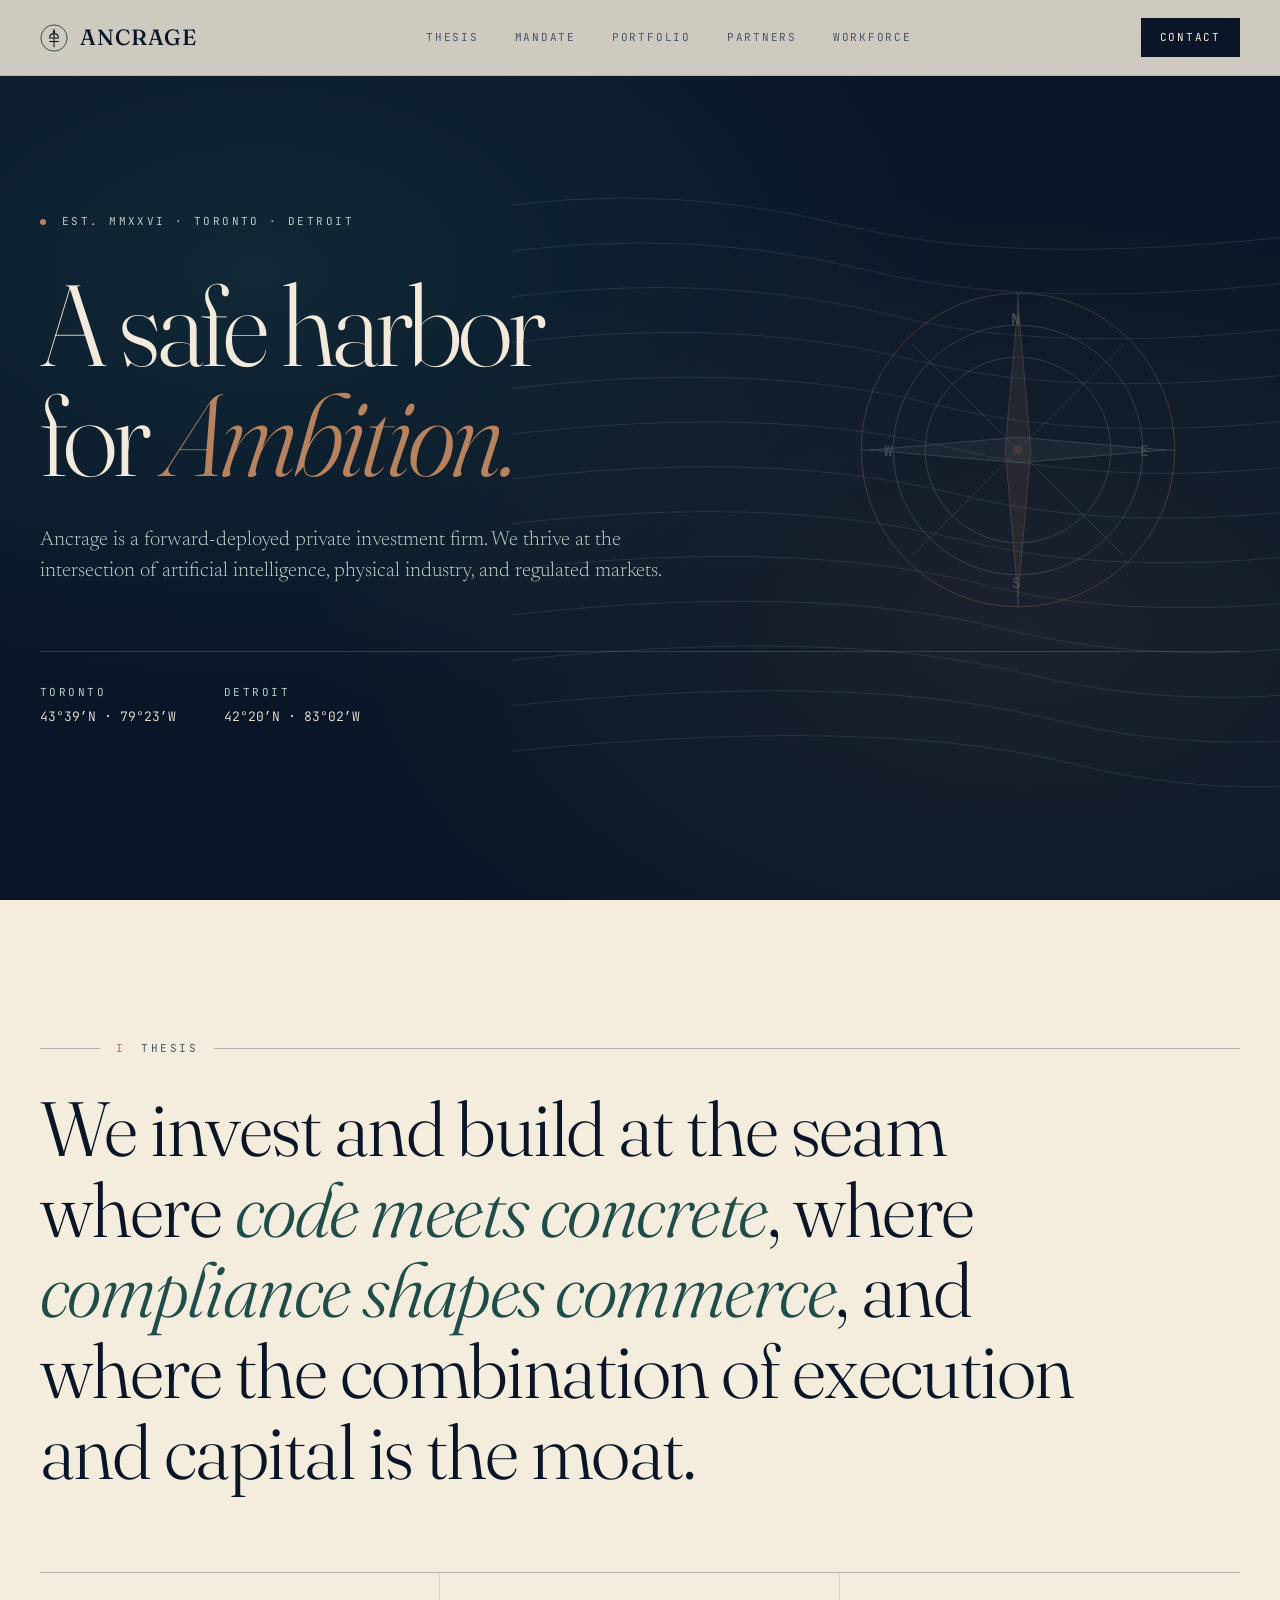
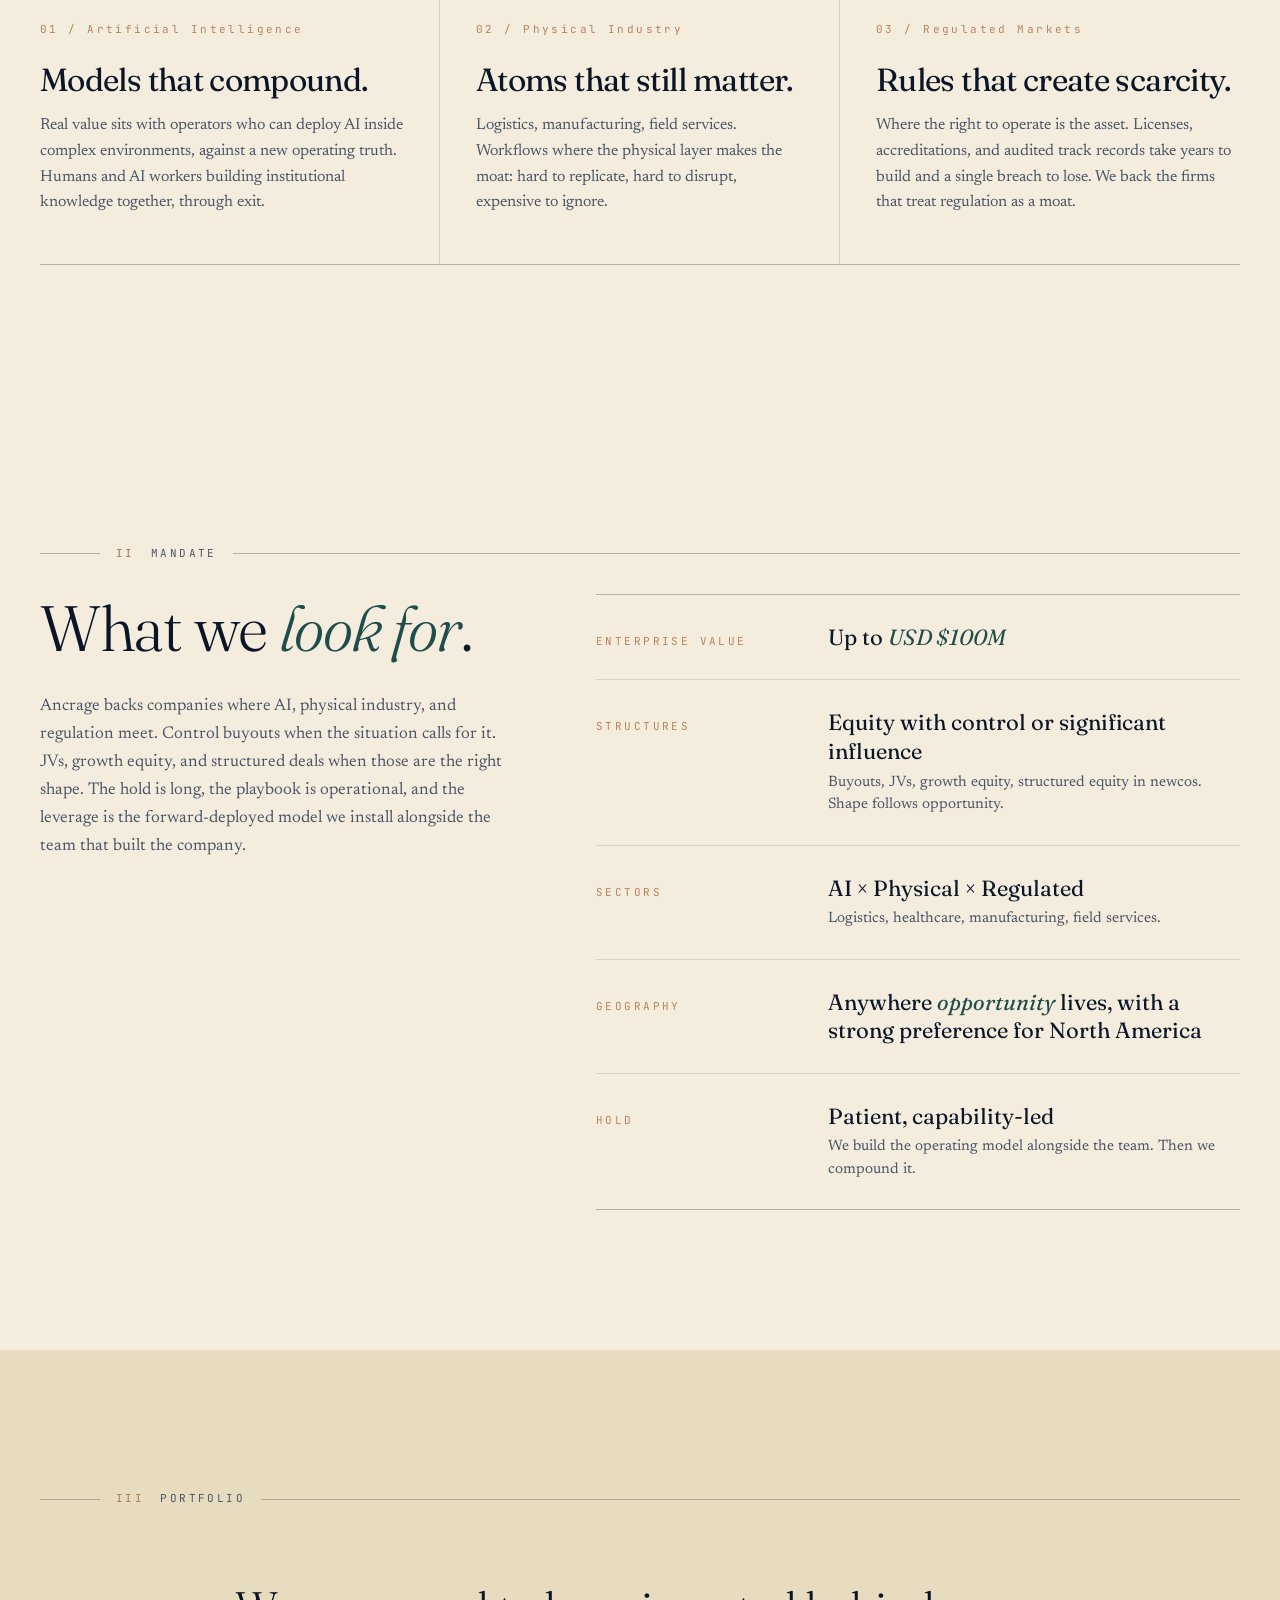
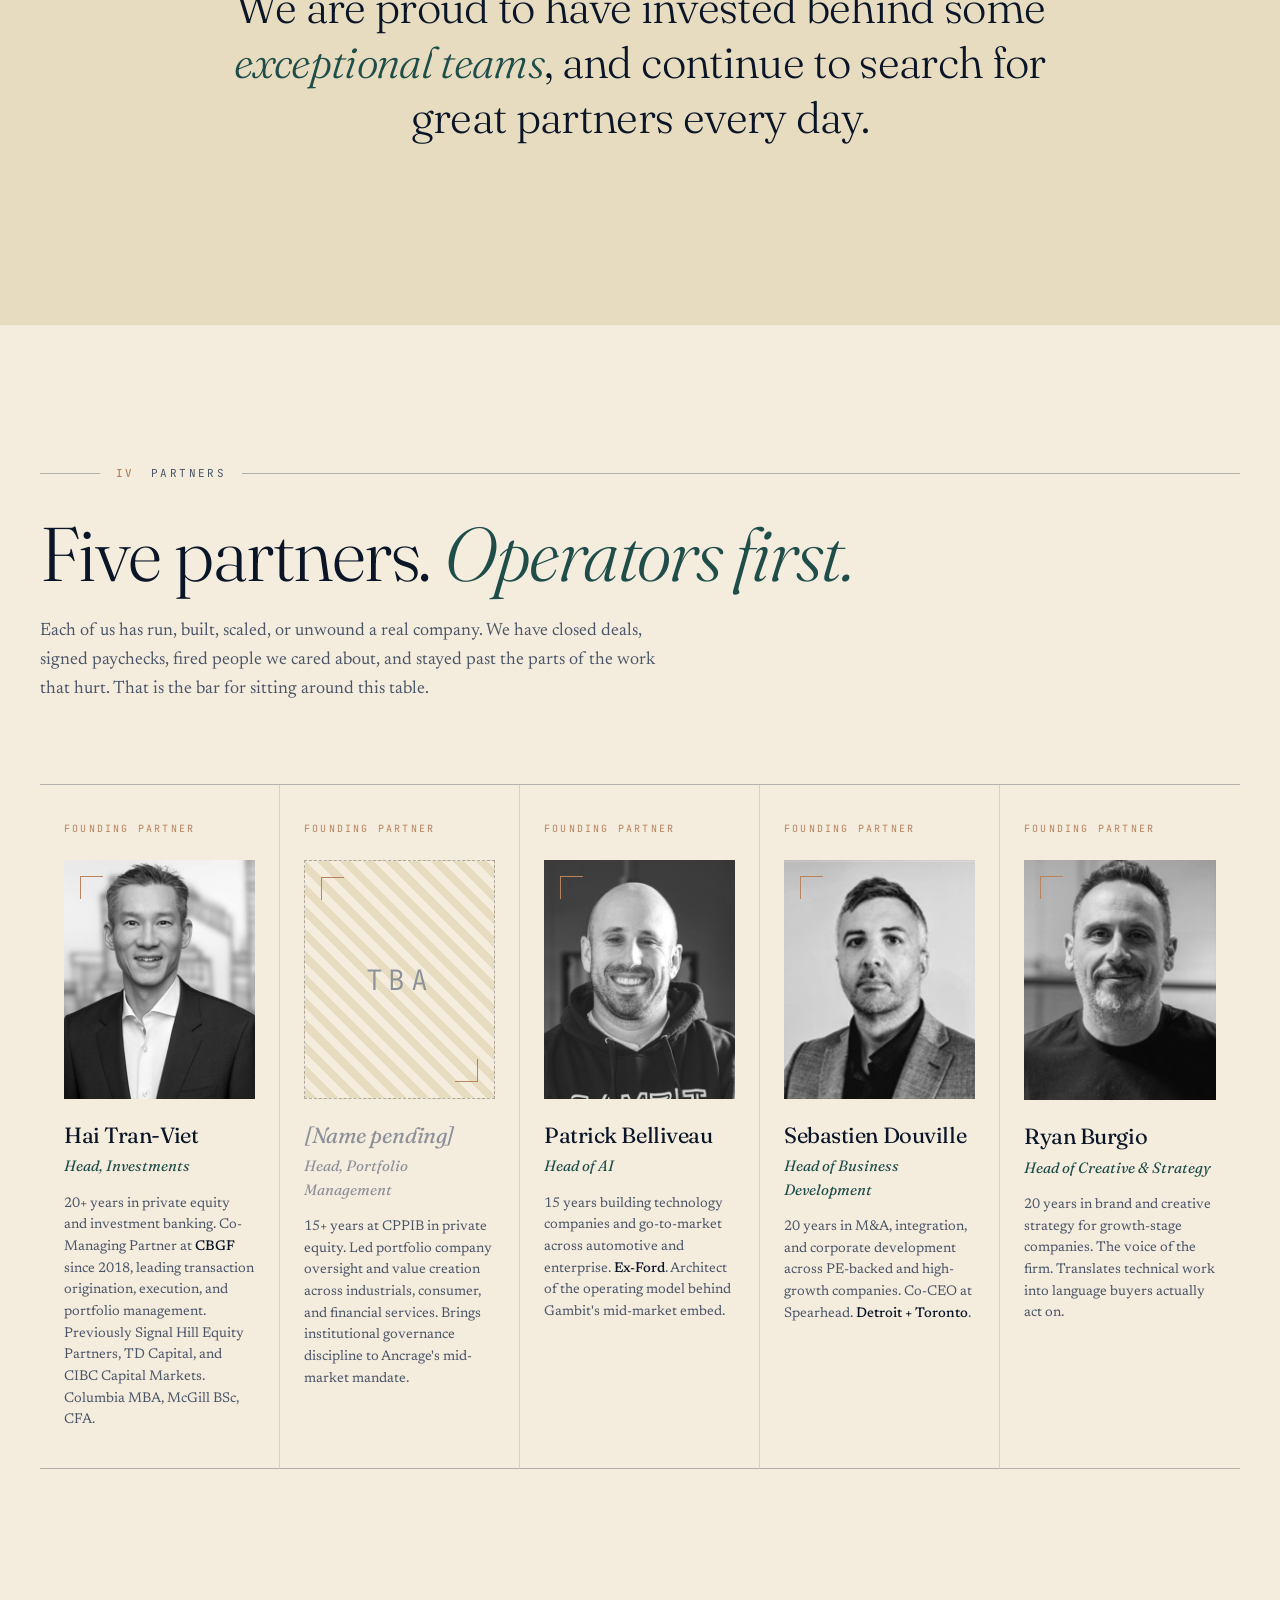
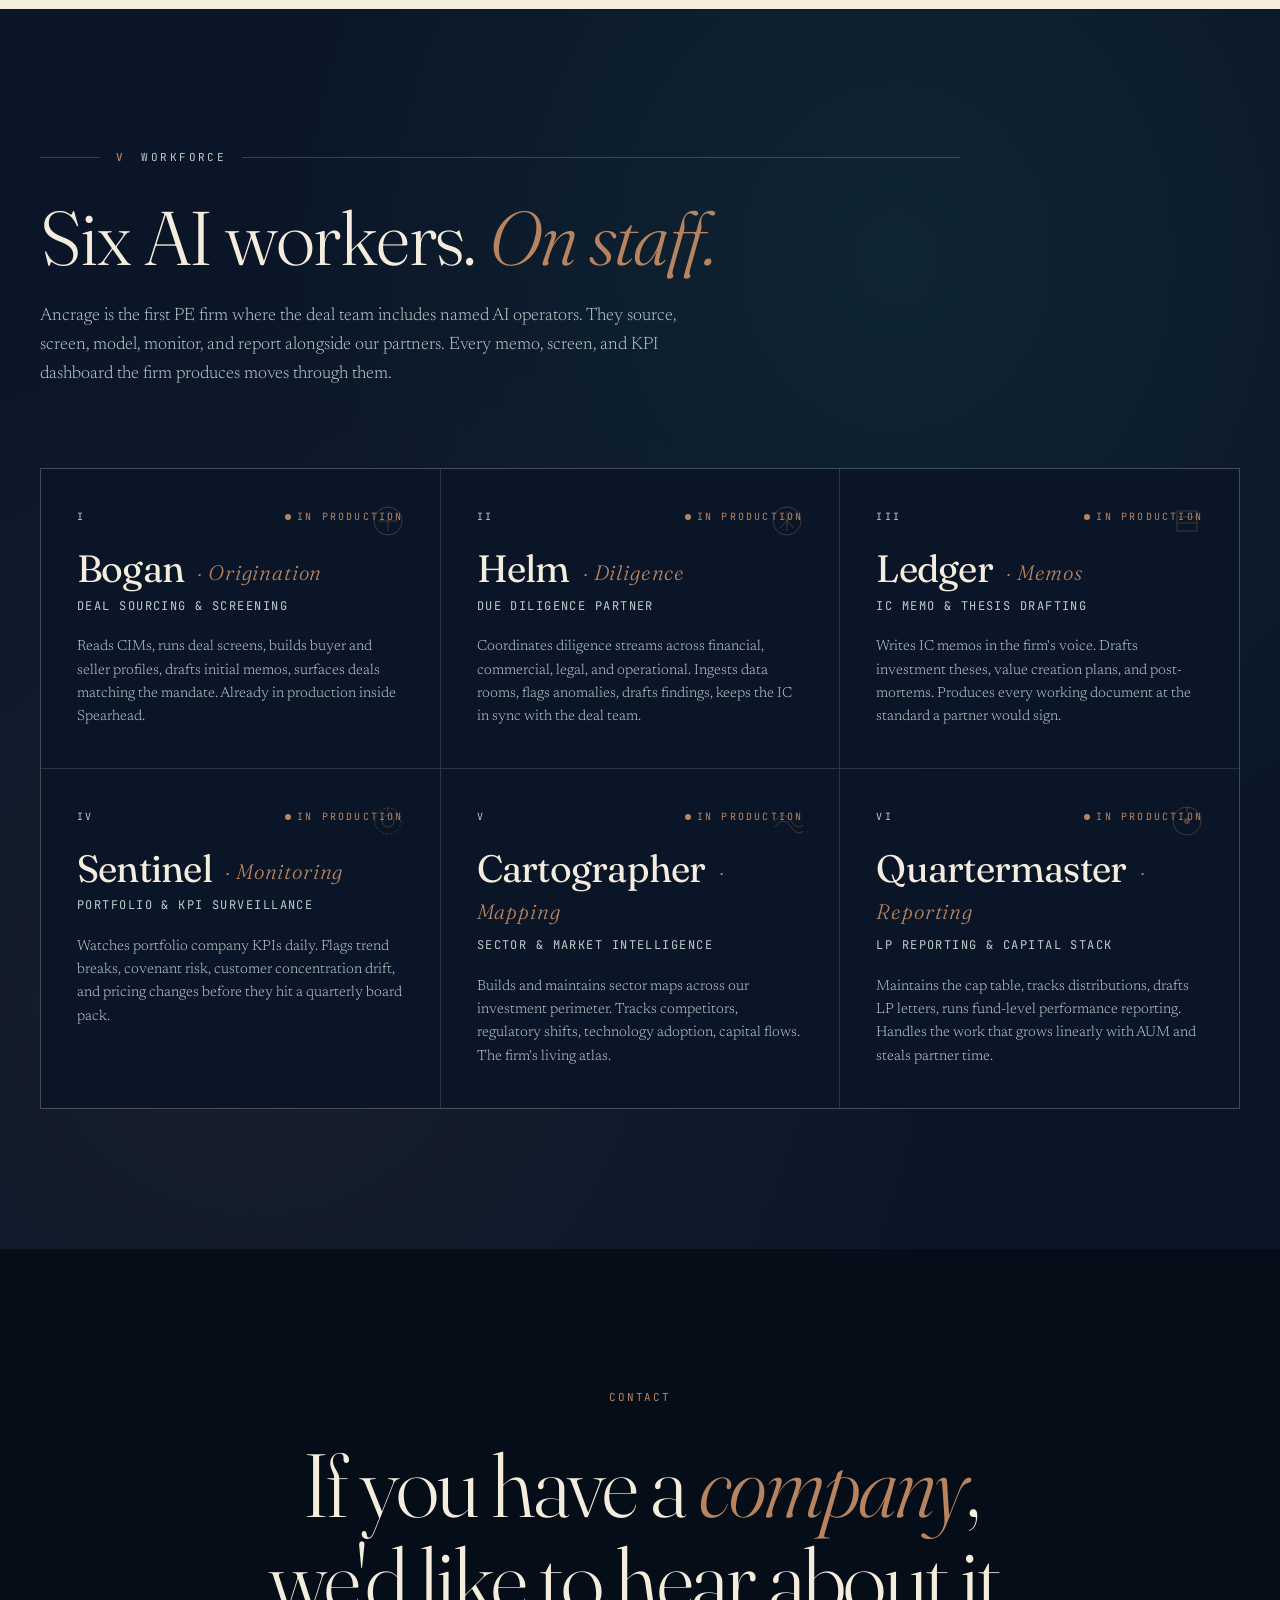
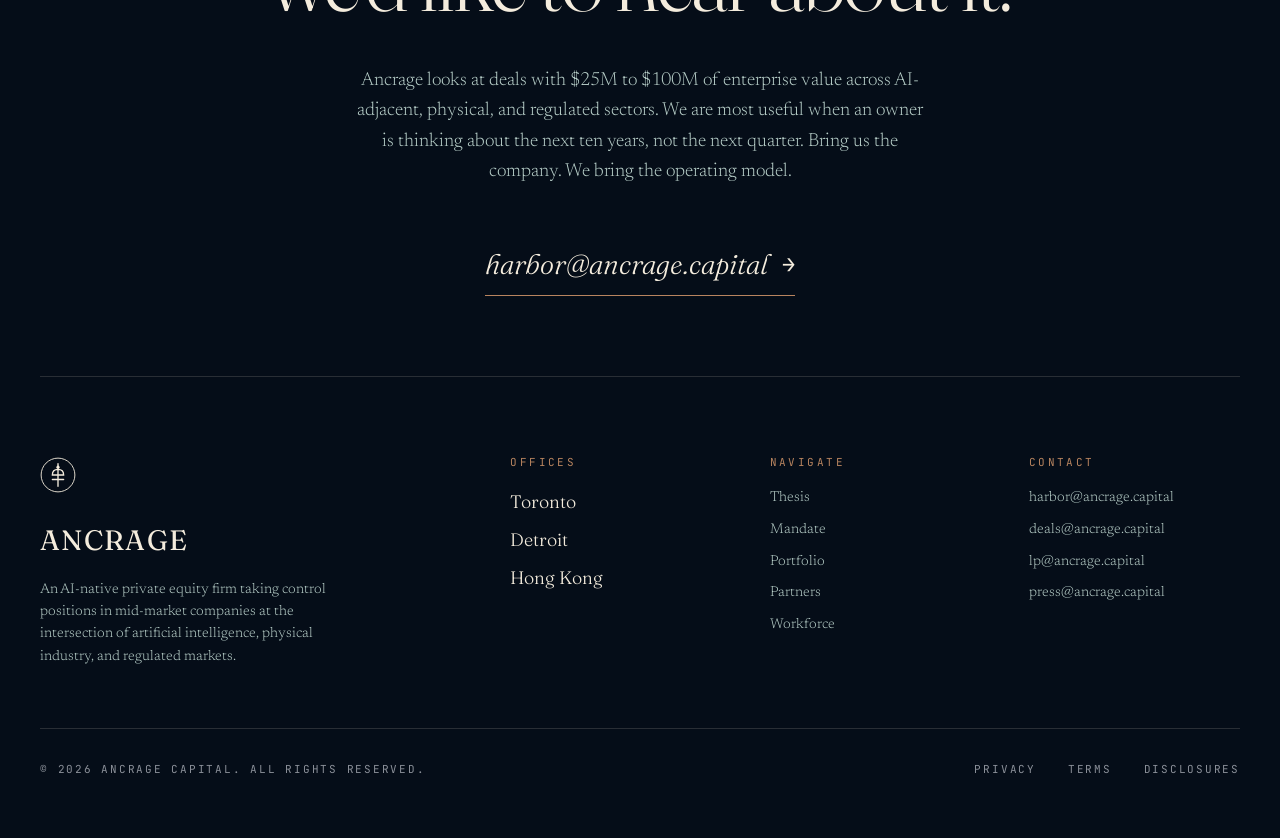
==== index.html @ a8fa8f1f "Phase 8: crew restructure with Hai added and titles renamed - Headline: "Five founders" becomes "Fiv" ====
<!DOCTYPE html>
<html lang="en">
<head>
<meta charset="UTF-8" />
<meta name="viewport" content="width=device-width, initial-scale=1.0" />
<title>Ancrage · A forward-deployed private investment firm</title>
<meta name="description" content="Ancrage is a forward-deployed private investment firm at the intersection of artificial intelligence, physical industry, and regulated markets. Toronto and Detroit." />
<link rel="preconnect" href="https://fonts.googleapis.com">
<link rel="preconnect" href="https://fonts.gstatic.com" crossorigin>
<link href="https://fonts.googleapis.com/css2?family=Fraunces:ital,opsz,wght@0,9..144,300;0,9..144,400;0,9..144,500;0,9..144,600;0,9..144,700;1,9..144,300;1,9..144,400&family=Newsreader:ital,opsz,wght@0,6..72,300;0,6..72,400;0,6..72,500;0,6..72,600;1,6..72,400&family=JetBrains+Mono:wght@300;400;500&display=swap" rel="stylesheet">
<style>
  /* ============== TOKENS ============== */
  :root {
    --ink: #0A1628;
    --ink-deep: #050D18;
    --ink-soft: #1A2B3F;
    --tide: #1E4D4A;
    --tide-bright: #2C7873;
    --tide-pale: #B8CFC9;
    --copper: #B8845F;
    --copper-deep: #8B5E3C;
    --paper: #F4ECDD;
    --paper-deep: #E8DCC0;
    --bone: #FAF6EE;
    --slate: #4A5568;
    --slate-light: #8B9099;
    --line: rgba(10, 22, 40, 0.12);
    --line-strong: rgba(10, 22, 40, 0.28);

    --display: 'Fraunces', 'Times New Roman', serif;
    --body: 'Newsreader', Georgia, serif;
    --mono: 'JetBrains Mono', 'Courier New', monospace;
  }

  * { box-sizing: border-box; margin: 0; padding: 0; }

  html { scroll-behavior: smooth; }

  body {
    font-family: var(--body);
    font-weight: 400;
    font-size: 17px;
    line-height: 1.55;
    color: var(--ink);
    background: var(--paper);
    -webkit-font-smoothing: antialiased;
    -moz-osx-font-smoothing: grayscale;
    overflow-x: hidden;
  }

  /* Paper grain overlay */
  body::before {
    content: '';
    position: fixed;
    inset: 0;
    pointer-events: none;
    z-index: 100;
    opacity: 0.35;
    mix-blend-mode: multiply;
    background-image: url("data:image/svg+xml;utf8,<svg xmlns='http://www.w3.org/2000/svg' width='200' height='200'><filter id='n'><feTurbulence type='fractalNoise' baseFrequency='0.85' numOctaves='2' stitchTiles='stitch'/><feColorMatrix values='0 0 0 0 0.2  0 0 0 0 0.15  0 0 0 0 0.05  0 0 0 0.08 0'/></filter><rect width='100%' height='100%' filter='url(%23n)'/></svg>");
  }

  /* ============== TYPE ============== */
  .display { font-family: var(--display); font-weight: 400; letter-spacing: -0.02em; }
  .mono { font-family: var(--mono); font-weight: 400; }
  .micro { font-family: var(--mono); font-size: 11px; letter-spacing: 0.18em; text-transform: uppercase; font-weight: 400; }

  h1, h2, h3, h4 { font-family: var(--display); font-weight: 400; letter-spacing: -0.02em; line-height: 1.05; }

  p { font-family: var(--body); }

  ::selection { background: var(--tide); color: var(--paper); }

  /* ============== NAV ============== */
  nav {
    position: fixed;
    top: 0; left: 0; right: 0;
    z-index: 50;
    padding: 18px 40px;
    display: flex;
    justify-content: space-between;
    align-items: center;
    background: rgba(244, 236, 221, 0.85);
    backdrop-filter: blur(12px);
    -webkit-backdrop-filter: blur(12px);
    border-bottom: 1px solid var(--line);
    transition: padding 0.3s ease, background 0.3s ease;
  }

  nav .brand {
    display: flex;
    align-items: center;
    gap: 12px;
    text-decoration: none;
    color: var(--ink);
  }

  nav .brand-mark {
    width: 28px; height: 28px;
  }

  nav .brand-name {
    font-family: var(--display);
    font-size: 22px;
    font-weight: 500;
    letter-spacing: 0.04em;
  }

  nav .nav-links {
    display: flex;
    gap: 36px;
    align-items: center;
  }

  nav .nav-links a {
    font-family: var(--mono);
    font-size: 11px;
    letter-spacing: 0.16em;
    text-transform: uppercase;
    color: var(--slate);
    text-decoration: none;
    transition: color 0.2s ease;
    position: relative;
  }

  nav .nav-links a:hover { color: var(--ink); }

  nav .nav-links a::after {
    content: '';
    position: absolute;
    left: 0; right: 0; bottom: -6px;
    height: 1px;
    background: var(--tide);
    transform: scaleX(0);
    transform-origin: left;
    transition: transform 0.3s ease;
  }

  nav .nav-links a:hover::after { transform: scaleX(1); }

  nav .nav-cta {
    font-family: var(--mono);
    font-size: 11px;
    letter-spacing: 0.16em;
    text-transform: uppercase;
    color: var(--paper);
    background: var(--ink);
    padding: 10px 18px;
    text-decoration: none;
    border: 1px solid var(--ink);
    transition: all 0.2s ease;
  }

  nav .nav-cta:hover {
    background: var(--tide);
    border-color: var(--tide);
  }

  /* ============== LAYOUT ============== */
  section { position: relative; }

  .container {
    max-width: 1280px;
    margin: 0 auto;
    padding: 0 40px;
  }

  .container-narrow {
    max-width: 920px;
    margin: 0 auto;
    padding: 0 40px;
  }

  .section-label {
    display: flex;
    align-items: center;
    gap: 16px;
    margin-bottom: 32px;
    font-family: var(--mono);
    font-size: 11px;
    letter-spacing: 0.22em;
    text-transform: uppercase;
    color: var(--slate);
  }

  .section-label .roman {
    color: var(--copper);
    font-weight: 500;
  }

  .section-label::before,
  .section-label::after {
    content: '';
    height: 1px;
    background: var(--line-strong);
    flex: 0 0 60px;
  }

  .section-label::after { flex: 1; }

  /* ============== HERO ============== */
  #hero {
    min-height: 100vh;
    background: var(--ink);
    color: var(--paper);
    overflow: hidden;
    padding: 120px 0 80px;
    display: flex;
    align-items: center;
  }

  #hero::before {
    content: '';
    position: absolute;
    inset: 0;
    background:
      radial-gradient(ellipse at 20% 30%, rgba(46, 120, 115, 0.18), transparent 50%),
      radial-gradient(ellipse at 80% 70%, rgba(184, 132, 95, 0.10), transparent 50%);
    pointer-events: none;
  }

  /* Bathymetric contour lines as hero backdrop */
  .hero-bathymetry {
    position: absolute;
    right: -10%;
    top: 50%;
    transform: translateY(-50%);
    width: 70%;
    height: 90%;
    opacity: 0.18;
    pointer-events: none;
  }

  .hero-content {
    position: relative;
    z-index: 2;
    width: 100%;
  }

  .hero-grid {
    display: grid;
    grid-template-columns: 1fr;
    gap: 60px;
  }

  .hero-eyebrow {
    display: flex;
    align-items: center;
    gap: 16px;
    margin-bottom: 40px;
    font-family: var(--mono);
    font-size: 11px;
    letter-spacing: 0.22em;
    text-transform: uppercase;
    color: var(--tide-pale);
  }

  .hero-eyebrow .dot {
    width: 6px; height: 6px;
    background: var(--copper);
    border-radius: 50%;
    animation: pulse 2.4s ease-in-out infinite;
  }

  @keyframes pulse {
    0%, 100% { opacity: 1; }
    50% { opacity: 0.3; }
  }

  h1.hero-title {
    font-size: clamp(56px, 9vw, 132px);
    line-height: 0.95;
    font-weight: 300;
    margin-bottom: 36px;
    letter-spacing: -0.035em;
  }

  h1.hero-title .italic {
    font-style: italic;
    font-weight: 300;
    color: var(--copper);
  }

  .hero-rotator {
    display: inline-block;
    position: relative;
    vertical-align: baseline;
  }

  .hero-rotator::before {
    content: 'Reinvention.';
    visibility: hidden;
    font-style: italic;
    font-weight: 300;
  }

  .hero-rotator .hero-word {
    position: absolute;
    left: 0;
    top: 0;
    opacity: 0;
    transition: opacity 600ms ease;
    will-change: opacity;
  }

  .hero-rotator .hero-word.is-active {
    opacity: 1;
  }

  @media (prefers-reduced-motion: reduce) {
    .hero-rotator .hero-word { transition: none; }
  }

  .hero-lede {
    font-size: clamp(18px, 1.6vw, 22px);
    line-height: 1.5;
    max-width: 640px;
    color: var(--tide-pale);
    font-weight: 300;
    margin-bottom: 64px;
  }

  .hero-lede em {
    font-style: italic;
    color: var(--paper);
  }

  .hero-coords {
    display: flex;
    flex-wrap: wrap;
    gap: 48px;
    margin-top: 64px;
    padding-top: 32px;
    border-top: 1px solid rgba(244, 236, 221, 0.15);
  }

  .hero-coord {
    display: flex;
    flex-direction: column;
    gap: 6px;
  }

  .hero-coord .city {
    font-family: var(--mono);
    font-size: 11px;
    letter-spacing: 0.22em;
    text-transform: uppercase;
    color: var(--tide-pale);
  }

  .hero-coord .lat {
    font-family: var(--mono);
    font-size: 13px;
    color: var(--paper);
    font-weight: 300;
  }

  /* Compass rose */
  .compass-rose {
    position: absolute;
    top: 50%;
    right: 8%;
    transform: translateY(-50%);
    width: 320px;
    height: 320px;
    opacity: 0.3;
    z-index: 1;
  }

  /* ============== THESIS ============== */
  #thesis {
    padding: 140px 0;
    background: var(--paper);
    position: relative;
  }

  .thesis-headline {
    font-size: clamp(40px, 6vw, 80px);
    line-height: 1.05;
    font-weight: 300;
    max-width: 1100px;
    margin-bottom: 80px;
  }

  .thesis-headline em {
    font-style: italic;
    color: var(--tide);
    font-weight: 300;
  }

  .thesis-grid {
    display: grid;
    grid-template-columns: repeat(3, 1fr);
    gap: 0;
    border-top: 1px solid var(--line-strong);
    border-bottom: 1px solid var(--line-strong);
  }

  .thesis-card {
    padding: 48px 36px 48px 0;
    border-right: 1px solid var(--line);
    position: relative;
  }

  .thesis-card:last-child { border-right: none; padding-right: 0; }
  .thesis-card:not(:first-child) { padding-left: 36px; }

  .thesis-card .num {
    font-family: var(--mono);
    font-size: 11px;
    letter-spacing: 0.22em;
    color: var(--copper);
    margin-bottom: 24px;
    display: block;
  }

  .thesis-card h3 {
    font-size: 32px;
    margin-bottom: 16px;
    line-height: 1.1;
  }

  .thesis-card h3 em {
    font-style: italic;
    color: var(--tide);
  }

  .thesis-card p {
    color: var(--slate);
    font-size: 16px;
    line-height: 1.6;
  }

  /* ============== MANDATE ============== */
  #mandate {
    padding: 140px 0;
    background: var(--paper);
  }

  .mandate-grid {
    display: grid;
    grid-template-columns: 0.85fr 1.15fr;
    gap: 80px;
    align-items: start;
  }

  .mandate-left h2 {
    font-size: clamp(36px, 5vw, 64px);
    line-height: 1.05;
    margin-bottom: 32px;
    font-weight: 300;
  }

  .mandate-left h2 em {
    font-style: italic;
    color: var(--tide);
  }

  .mandate-left p {
    color: var(--slate);
    font-size: 17px;
    line-height: 1.65;
    margin-bottom: 16px;
  }

  .mandate-right {
    display: flex;
    flex-direction: column;
  }

  .mandate-row {
    display: grid;
    grid-template-columns: 200px 1fr;
    gap: 32px;
    padding: 28px 0;
    border-bottom: 1px solid var(--line);
    align-items: baseline;
  }

  .mandate-row:first-child { border-top: 1px solid var(--line-strong); }
  .mandate-row:last-child { border-bottom: 1px solid var(--line-strong); }

  .mandate-row .key {
    font-family: var(--mono);
    font-size: 11px;
    letter-spacing: 0.22em;
    text-transform: uppercase;
    color: var(--copper);
  }

  .mandate-row .val {
    font-family: var(--display);
    font-size: 22px;
    line-height: 1.3;
    color: var(--ink);
    font-weight: 400;
  }

  .mandate-row .val em {
    font-style: italic;
    color: var(--tide);
  }

  .mandate-row .val .small {
    display: block;
    font-family: var(--body);
    font-size: 15px;
    color: var(--slate);
    margin-top: 6px;
    line-height: 1.5;
  }

  /* ============== FLEET (PORTFOLIO) ============== */
  #fleet {
    padding: 140px 0;
    background: var(--paper-deep);
    position: relative;
  }

  .fleet-statement {
    max-width: 880px;
    margin: 0 auto;
    text-align: center;
    padding: 40px 0;
  }

  .fleet-statement p {
    font-family: var(--display);
    font-size: clamp(28px, 3.6vw, 44px);
    line-height: 1.25;
    font-weight: 300;
    color: var(--ink);
    letter-spacing: -0.015em;
  }

  .fleet-statement em {
    font-style: italic;
    color: var(--tide);
  }

  /* ============== CREW ============== */
  #crew {
    padding: 140px 0;
    background: var(--paper);
  }

  .crew-header {
    margin-bottom: 80px;
    max-width: 880px;
  }

  .crew-header h2 {
    font-size: clamp(40px, 6vw, 76px);
    line-height: 1.05;
    margin-bottom: 24px;
    font-weight: 300;
  }

  .crew-header h2 em { font-style: italic; color: var(--tide); }

  .crew-header p {
    font-size: 18px;
    color: var(--slate);
    line-height: 1.6;
    max-width: 620px;
  }

  .crew-grid {
    display: grid;
    grid-template-columns: repeat(5, 1fr);
    gap: 0;
    border-top: 1px solid var(--line-strong);
  }

  .crew-card {
    padding: 36px 24px;
    border-right: 1px solid var(--line);
    border-bottom: 1px solid var(--line-strong);
    position: relative;
  }

  .crew-card:last-child { border-right: none; }

  .crew-card .role {
    font-family: var(--mono);
    font-size: 10px;
    letter-spacing: 0.22em;
    text-transform: uppercase;
    color: var(--copper);
    margin-bottom: 24px;
    display: block;
  }

  .crew-card .crew-portrait {
    width: 100%;
    aspect-ratio: 4 / 5;
    background: var(--ink);
    margin-bottom: 24px;
    position: relative;
    overflow: hidden;
    background-image:
      linear-gradient(135deg, var(--ink) 0%, var(--ink-soft) 100%);
  }

  .crew-card.placeholder .crew-portrait {
    background:
      repeating-linear-gradient(45deg, var(--paper-deep) 0, var(--paper-deep) 8px, var(--paper) 8px, var(--paper) 16px);
    border: 1px dashed var(--line-strong);
  }

  .crew-card .crew-portrait::after {
    content: '';
    position: absolute;
    top: 16px;
    left: 16px;
    width: 22px; height: 22px;
    border-top: 1px solid var(--copper);
    border-left: 1px solid var(--copper);
  }

  .crew-card .crew-portrait::before {
    content: '';
    position: absolute;
    bottom: 16px;
    right: 16px;
    width: 22px; height: 22px;
    border-bottom: 1px solid var(--copper);
    border-right: 1px solid var(--copper);
  }

  .crew-card .crew-portrait img {
    position: absolute;
    inset: 0;
    width: 100%;
    height: 100%;
    object-fit: cover;
    filter: grayscale(1) contrast(1.05);
  }

  .crew-card .crew-portrait .initials {
    position: absolute;
    inset: 0;
    display: flex;
    align-items: center;
    justify-content: center;
    font-family: var(--display);
    font-size: 56px;
    color: var(--paper);
    font-weight: 300;
    letter-spacing: 0.04em;
    font-style: italic;
  }

  .crew-card.placeholder .crew-portrait .initials {
    color: var(--slate-light);
    font-style: normal;
    font-size: 28px;
    font-family: var(--mono);
    letter-spacing: 0.18em;
  }

  .crew-card h3 {
    font-size: 22px;
    line-height: 1.15;
    margin-bottom: 6px;
    font-weight: 400;
  }

  .crew-card .title {
    font-style: italic;
    color: var(--tide);
    font-size: 15px;
    margin-bottom: 16px;
    font-family: var(--display);
  }

  .crew-card .bio {
    font-size: 14px;
    line-height: 1.55;
    color: var(--slate);
  }

  .crew-card .bio strong { color: var(--ink); font-weight: 500; }

  .crew-card.placeholder h3 { color: var(--slate-light); font-style: italic; }
  .crew-card.placeholder .title { color: var(--slate-light); }

  /* ============== ENGINE ROOM (AI AGENTS) ============== */
  #engine {
    padding: 140px 0;
    background: var(--ink);
    color: var(--paper);
    position: relative;
    overflow: hidden;
  }

  #engine::before {
    content: '';
    position: absolute;
    inset: 0;
    background:
      radial-gradient(ellipse at 70% 20%, rgba(46, 120, 115, 0.15), transparent 50%),
      radial-gradient(ellipse at 20% 80%, rgba(184, 132, 95, 0.08), transparent 50%);
    pointer-events: none;
  }

  .engine-header {
    margin-bottom: 80px;
    max-width: 920px;
    position: relative;
    z-index: 2;
  }

  .engine-header .section-label::before,
  .engine-header .section-label::after { background: rgba(244, 236, 221, 0.2); }
  .engine-header .section-label { color: var(--tide-pale); }
  .engine-header .section-label .roman { color: var(--copper); }

  .engine-header h2 {
    font-size: clamp(40px, 6vw, 76px);
    line-height: 1.05;
    margin-bottom: 24px;
    font-weight: 300;
  }

  .engine-header h2 em {
    font-style: italic;
    color: var(--copper);
  }

  .engine-header p {
    font-size: 18px;
    color: var(--tide-pale);
    line-height: 1.6;
    max-width: 640px;
    font-weight: 300;
  }

  .engine-grid {
    display: grid;
    grid-template-columns: repeat(3, 1fr);
    gap: 1px;
    background: rgba(244, 236, 221, 0.12);
    border: 1px solid rgba(244, 236, 221, 0.12);
    position: relative;
    z-index: 2;
  }

  .agent {
    padding: 40px 36px;
    background: var(--ink);
    position: relative;
    transition: background 0.3s ease;
  }

  .agent:hover { background: var(--ink-soft); }

  .agent .agent-id {
    display: flex;
    justify-content: space-between;
    align-items: center;
    margin-bottom: 24px;
    font-family: var(--mono);
    font-size: 10px;
    letter-spacing: 0.22em;
    text-transform: uppercase;
    color: var(--tide-pale);
  }

  .agent .agent-id .status {
    display: flex;
    align-items: center;
    gap: 6px;
    color: var(--copper);
  }

  .agent .agent-id .status::before {
    content: '';
    width: 6px; height: 6px;
    background: var(--copper);
    border-radius: 50%;
  }

  .agent h3 {
    font-size: 38px;
    margin-bottom: 8px;
    font-weight: 400;
    line-height: 1.05;
  }

  .agent h3 em {
    font-style: italic;
    color: var(--copper);
    font-size: 0.55em;
    font-weight: 300;
    letter-spacing: 0.04em;
    margin-left: 6px;
    vertical-align: middle;
  }

  .agent .agent-role {
    font-family: var(--mono);
    font-size: 12px;
    letter-spacing: 0.12em;
    color: var(--tide-pale);
    margin-bottom: 20px;
    text-transform: uppercase;
  }

  .agent p {
    font-size: 14.5px;
    line-height: 1.6;
    color: var(--tide-pale);
    font-weight: 300;
  }

  .agent-glyph {
    position: absolute;
    top: 36px;
    right: 36px;
    width: 32px; height: 32px;
    opacity: 0.4;
  }

  /* ============== CONTACT / FOOTER ============== */
  #contact {
    background: var(--ink-deep);
    color: var(--paper);
    padding: 140px 0 60px;
    position: relative;
    overflow: hidden;
  }

  .contact-pre {
    text-align: center;
    margin-bottom: 80px;
    padding-bottom: 80px;
    border-bottom: 1px solid rgba(244, 236, 221, 0.15);
  }

  .contact-pre .micro { color: var(--copper); margin-bottom: 32px; display: block; }

  .contact-pre h2 {
    font-size: clamp(48px, 7vw, 96px);
    line-height: 1.05;
    font-weight: 300;
    margin-bottom: 40px;
    letter-spacing: -0.025em;
  }

  .contact-pre h2 em {
    font-style: italic;
    color: var(--copper);
  }

  .contact-pre p {
    font-size: 19px;
    color: var(--tide-pale);
    line-height: 1.6;
    max-width: 580px;
    margin: 0 auto 48px;
    font-weight: 300;
  }

  .contact-cta {
    display: inline-flex;
    align-items: center;
    gap: 14px;
    font-family: var(--display);
    font-size: 28px;
    color: var(--paper);
    text-decoration: none;
    border-bottom: 1px solid var(--copper);
    padding: 8px 0;
    transition: color 0.2s ease, border-color 0.2s ease;
    font-style: italic;
    font-weight: 300;
  }

  .contact-cta:hover { color: var(--copper); }

  .contact-cta .arrow {
    font-family: var(--mono);
    font-size: 22px;
    transition: transform 0.2s ease;
  }

  .contact-cta:hover .arrow { transform: translateX(8px); }

  .footer-grid {
    display: grid;
    grid-template-columns: 2fr 1fr 1fr 1fr;
    gap: 48px;
    padding-bottom: 60px;
    border-bottom: 1px solid rgba(244, 236, 221, 0.15);
  }

  .footer-brand .brand-mark {
    width: 36px; height: 36px;
    margin-bottom: 16px;
  }

  .footer-brand .brand-name {
    font-family: var(--display);
    font-size: 28px;
    letter-spacing: 0.04em;
    margin-bottom: 16px;
    font-weight: 400;
  }

  .footer-brand p {
    font-size: 14px;
    color: var(--tide-pale);
    line-height: 1.6;
    max-width: 320px;
    font-weight: 300;
  }

  .footer-col h4 {
    font-family: var(--mono);
    font-size: 11px;
    letter-spacing: 0.22em;
    text-transform: uppercase;
    color: var(--copper);
    margin-bottom: 20px;
    font-weight: 400;
  }

  .footer-col ul { list-style: none; }
  .footer-col ul li {
    margin-bottom: 10px;
    font-size: 14px;
    color: var(--tide-pale);
    font-weight: 300;
  }

  .footer-col ul li .city-name {
    display: block;
    font-family: var(--display);
    color: var(--paper);
    font-size: 18px;
    margin-bottom: 2px;
  }

  .footer-col ul li .city-coord {
    font-family: var(--mono);
    font-size: 11px;
    color: var(--slate-light);
    letter-spacing: 0.05em;
  }

  .footer-col ul li a {
    color: var(--tide-pale);
    text-decoration: none;
    transition: color 0.2s ease;
  }

  .footer-col ul li a:hover { color: var(--paper); }

  .footer-bottom {
    padding-top: 32px;
    display: flex;
    justify-content: space-between;
    align-items: center;
    font-family: var(--mono);
    font-size: 11px;
    letter-spacing: 0.16em;
    text-transform: uppercase;
    color: var(--slate-light);
  }

  .footer-bottom .legal-links { display: flex; gap: 32px; }
  .footer-bottom a { color: var(--slate-light); text-decoration: none; }
  .footer-bottom a:hover { color: var(--tide-pale); }

  /* ============== UTILITY ANIMATIONS ============== */
  /* Reveal classes intentionally inert — content appears as scrolled to */
  .reveal { opacity: 1; transform: none; }
  .reveal.delay-1,
  .reveal.delay-2,
  .reveal.delay-3,
  .reveal.delay-4,
  .reveal.delay-5 { transition-delay: 0s; }

  /* ============== RESPONSIVE ============== */
  @media (max-width: 1024px) {
    .container, .container-narrow { padding: 0 28px; }
    nav { padding: 16px 28px; }
    nav .nav-links { gap: 24px; }
    .thesis-grid { grid-template-columns: 1fr; }
    .thesis-card { border-right: none; border-bottom: 1px solid var(--line); padding: 36px 0 !important; }
    .thesis-card:last-child { border-bottom: none; }
    .engine-grid { grid-template-columns: 1fr 1fr; }
    .crew-grid { grid-template-columns: repeat(3, 1fr); }
    .mandate-grid { grid-template-columns: 1fr; gap: 40px; }
    .footer-grid { grid-template-columns: 1fr 1fr; }
    .compass-rose { width: 240px; height: 240px; right: 4%; opacity: 0.18; }
  }

  @media (max-width: 720px) {
    body { font-size: 16px; }
    .container, .container-narrow { padding: 0 20px; }
    nav { padding: 14px 20px; }
    nav .nav-links { display: none; }
    section { padding: 90px 0 !important; }
    #hero { padding: 110px 0 60px; min-height: auto; }
    .compass-rose { display: none; }
    .engine-grid, .footer-grid { grid-template-columns: 1fr; }
    .crew-grid { grid-template-columns: 1fr 1fr; }
    .crew-card, .thesis-card { padding: 28px 0 !important; }
    .mandate-row { grid-template-columns: 1fr; gap: 8px; }
    .footer-bottom { flex-direction: column; gap: 16px; align-items: flex-start; }
    .hero-coord { flex: 1; min-width: 120px; }
    .hero-coords { gap: 24px; }
  }
</style>
</head>
<body>

<!-- ============== NAV ============== -->
<nav>
  <a href="#top" class="brand">
    <svg class="brand-mark" viewBox="0 0 32 32" fill="none" xmlns="http://www.w3.org/2000/svg">
      <circle cx="16" cy="16" r="15" stroke="currentColor" stroke-width="0.8"/>
      <path d="M16 6 L16 26 M16 11 C13 11 11 13 11 16 L21 16 C21 13 19 11 16 11 Z M11 20 L21 20" stroke="currentColor" stroke-width="1.2" fill="none" stroke-linecap="round"/>
      <circle cx="16" cy="9" r="1.4" fill="currentColor"/>
    </svg>
    <span class="brand-name">ANCRAGE</span>
  </a>
  <div class="nav-links">
    <a href="#thesis">Thesis</a>
    <a href="#mandate">Mandate</a>
    <a href="#fleet">Portfolio</a>
    <a href="#crew">Partners</a>
    <a href="#engine">Workforce</a>
  </div>
  <a href="#contact" class="nav-cta">Contact</a>
</nav>

<!-- ============== HERO ============== -->
<section id="hero">

  <!-- Bathymetric depth lines backdrop -->
  <svg class="hero-bathymetry" viewBox="0 0 800 800" fill="none" xmlns="http://www.w3.org/2000/svg" preserveAspectRatio="xMidYMid slice">
    <g stroke="#B8CFC9" stroke-width="0.6" fill="none">
      <path d="M -100 400 Q 200 350 400 400 T 900 380" />
      <path d="M -100 440 Q 200 390 400 440 T 900 420" />
      <path d="M -100 480 Q 200 430 400 480 T 900 460" />
      <path d="M -100 520 Q 220 470 420 520 T 900 500" />
      <path d="M -100 560 Q 240 510 440 560 T 900 540" />
      <path d="M -100 360 Q 180 310 380 360 T 900 340" />
      <path d="M -100 320 Q 160 270 360 320 T 900 300" />
      <path d="M -100 280 Q 140 230 340 280 T 900 260" />
      <path d="M -100 240 Q 120 190 320 240 T 900 220" />
      <path d="M -100 200 Q 100 150 300 200 T 900 180" />
      <path d="M -100 600 Q 260 550 460 600 T 900 580" />
      <path d="M -100 640 Q 280 590 480 640 T 900 620" />
      <path d="M -100 680 Q 300 630 500 680 T 900 660" />
    </g>
  </svg>

  <!-- Compass rose -->
  <svg class="compass-rose" viewBox="0 0 200 200" xmlns="http://www.w3.org/2000/svg" fill="none">
    <circle cx="100" cy="100" r="98" stroke="#B8845F" stroke-width="0.6"/>
    <circle cx="100" cy="100" r="78" stroke="#B8CFC9" stroke-width="0.4"/>
    <circle cx="100" cy="100" r="58" stroke="#B8CFC9" stroke-width="0.4"/>
    <!-- Cardinal points -->
    <path d="M100 8 L108 100 L100 192 L92 100 Z" fill="#B8845F" fill-opacity="0.35" stroke="#B8845F" stroke-width="0.6"/>
    <path d="M8 100 L100 108 L192 100 L100 92 Z" fill="#B8CFC9" fill-opacity="0.18" stroke="#B8CFC9" stroke-width="0.4"/>
    <!-- Inter-cardinal -->
    <line x1="34" y1="34" x2="166" y2="166" stroke="#B8CFC9" stroke-width="0.3"/>
    <line x1="166" y1="34" x2="34" y2="166" stroke="#B8CFC9" stroke-width="0.3"/>
    <!-- Center dot -->
    <circle cx="100" cy="100" r="3" fill="#B8845F"/>
    <!-- N marker -->
    <text x="100" y="22" text-anchor="middle" fill="#F4ECDD" font-family="JetBrains Mono" font-size="10" letter-spacing="2">N</text>
    <text x="180" y="104" text-anchor="middle" fill="#B8CFC9" font-family="JetBrains Mono" font-size="9" letter-spacing="2">E</text>
    <text x="100" y="186" text-anchor="middle" fill="#B8CFC9" font-family="JetBrains Mono" font-size="9" letter-spacing="2">S</text>
    <text x="20" y="104" text-anchor="middle" fill="#B8CFC9" font-family="JetBrains Mono" font-size="9" letter-spacing="2">W</text>
    <!-- Hash marks -->
    <g stroke="#B8CFC9" stroke-width="0.5">
      <line x1="100" y1="2" x2="100" y2="10"/>
      <line x1="100" y1="190" x2="100" y2="198"/>
      <line x1="2" y1="100" x2="10" y2="100"/>
      <line x1="190" y1="100" x2="198" y2="100"/>
    </g>
  </svg>

  <div class="container hero-content">
    <div class="hero-grid">
      <div>
        <div class="hero-eyebrow reveal">
          <span class="dot"></span>
          <span>Est. MMXXVI · Toronto · Detroit</span>
        </div>

        <h1 class="hero-title reveal delay-1">
          A safe harbor<br>for <span class="italic hero-rotator" aria-live="polite"><span class="hero-word is-active">Ambition.</span><span class="hero-word">Conviction.</span><span class="hero-word">Velocity.</span><span class="hero-word">Reinvention.</span><span class="hero-word">Legacy.</span></span>
        </h1>

        <p class="hero-lede reveal delay-2">
          Ancrage is a forward-deployed private investment firm. We thrive at the intersection of artificial intelligence, physical industry, and regulated markets.
        </p>

        <div class="hero-coords reveal delay-3">
          <div class="hero-coord">
            <span class="city">Toronto</span>
            <span class="lat">43°39′N · 79°23′W</span>
          </div>
          <div class="hero-coord">
            <span class="city">Detroit</span>
            <span class="lat">42°20′N · 83°02′W</span>
          </div>
        </div>
      </div>
    </div>
  </div>
</section>

<!-- ============== THESIS ============== -->
<section id="thesis">
  <div class="container">
    <div class="section-label reveal">
      <span class="roman">I</span>
      <span>Thesis</span>
    </div>

    <h2 class="thesis-headline display reveal delay-1">
      We invest and build at the seam where <em>code meets concrete</em>, where <em>compliance shapes commerce</em>, and where the combination of execution and capital is the moat.
    </h2>

    <div class="thesis-grid">
      <div class="thesis-card reveal delay-1">
        <span class="num">01 / Artificial Intelligence</span>
        <h3>Models that compound.</h3>
        <p>Real value sits with operators who can deploy AI inside complex environments, against a new operating truth. Humans and AI workers building institutional knowledge together, through exit.</p>
      </div>
      <div class="thesis-card reveal delay-2">
        <span class="num">02 / Physical Industry</span>
        <h3>Atoms that still matter.</h3>
        <p>Logistics, manufacturing, field services. Workflows where the physical layer makes the moat: hard to replicate, hard to disrupt, expensive to ignore.</p>
      </div>
      <div class="thesis-card reveal delay-3">
        <span class="num">03 / Regulated Markets</span>
        <h3>Rules that create scarcity.</h3>
        <p>Where the right to operate is the asset. Licenses, accreditations, and audited track records take years to build and a single breach to lose. We back the firms that treat regulation as a moat.</p>
      </div>
    </div>
  </div>
</section>

<!-- ============== MANDATE ============== -->
<section id="mandate">
  <div class="container">
    <div class="section-label reveal">
      <span class="roman">II</span>
      <span>Mandate</span>
    </div>

    <div class="mandate-grid">
      <div class="mandate-left reveal delay-1">
        <h2>What we <em>look for</em>.</h2>
        <p>Ancrage backs companies where AI, physical industry, and regulation meet. Control buyouts when the situation calls for it. JVs, growth equity, and structured deals when those are the right shape. The hold is long, the playbook is operational, and the leverage is the forward-deployed model we install alongside the team that built the company.</p>
      </div>

      <div class="mandate-right reveal delay-2">
        <div class="mandate-row">
          <span class="key">Enterprise Value</span>
          <span class="val">Up to <em>USD $100M</em></span>
        </div>
        <div class="mandate-row">
          <span class="key">Structures</span>
          <span class="val">Equity with control or significant influence<span class="small">Buyouts, JVs, growth equity, structured equity in newcos. Shape follows opportunity.</span></span>
        </div>
        <div class="mandate-row">
          <span class="key">Sectors</span>
          <span class="val">AI &times; Physical &times; Regulated<span class="small">Logistics, healthcare, manufacturing, field services.</span></span>
        </div>
        <div class="mandate-row">
          <span class="key">Geography</span>
          <span class="val">Anywhere <em>opportunity</em> lives, with a strong preference for North America</span>
        </div>
        <div class="mandate-row">
          <span class="key">Hold</span>
          <span class="val">Patient, capability-led<span class="small">We build the operating model alongside the team. Then we compound it.</span></span>
        </div>
      </div>
    </div>
  </div>
</section>

<!-- ============== FLEET ============== -->
<section id="fleet">
  <div class="container">
    <div class="section-label reveal">
      <span class="roman">III</span>
      <span>Portfolio</span>
    </div>

    <div class="fleet-statement reveal delay-1">
      <p>We are proud to have invested behind some <em>exceptional teams</em>, and continue to search for great partners every day.</p>
    </div>
  </div>
</section>

<!-- ============== CREW ============== -->
<section id="crew">
  <div class="container">
    <div class="section-label reveal">
      <span class="roman">IV</span>
      <span>Partners</span>
    </div>

    <div class="crew-header">
      <h2 class="reveal delay-1">Five partners. <em>Operators first.</em></h2>
      <p class="reveal delay-2">Each of us has run, built, scaled, or unwound a real company. We have closed deals, signed paychecks, fired people we cared about, and stayed past the parts of the work that hurt. That is the bar for sitting around this table.</p>
    </div>

    <div class="crew-grid">

      <div class="crew-card reveal delay-1">
        <span class="role">Founding Partner</span>
        <div class="crew-portrait"><img src="img/team-hai.jpg" alt="Hai Tran-Viet" loading="lazy"></div>
        <h3>Hai Tran-Viet</h3>
        <div class="title">Head, Investments</div>
        <p class="bio">20+ years in private equity and investment banking. Co-Managing Partner at <strong>CBGF</strong> since 2018, leading transaction origination, execution, and portfolio management. Previously Signal Hill Equity Partners, TD Capital, and CIBC Capital Markets. Columbia MBA, McGill BSc, CFA.</p>
      </div>

      <div class="crew-card placeholder reveal delay-2">
        <span class="role">Founding Partner</span>
        <div class="crew-portrait"><span class="initials">TBA</span></div>
        <h3>[Name pending]</h3>
        <div class="title">Head, Portfolio Management</div>
        <p class="bio">15+ years at CPPIB in private equity. Led portfolio company oversight and value creation across industrials, consumer, and financial services. Brings institutional governance discipline to Ancrage's mid-market mandate.</p>
      </div>

      <div class="crew-card reveal delay-3">
        <span class="role">Founding Partner</span>
        <div class="crew-portrait"><img src="img/team-pat.jpg" alt="Patrick Belliveau" loading="lazy"></div>
        <h3>Patrick Belliveau</h3>
        <div class="title">Head of AI</div>
        <p class="bio">15 years building technology companies and go-to-market across automotive and enterprise. <strong>Ex-Ford</strong>. Architect of the operating model behind Gambit's mid-market embed.</p>
      </div>

      <div class="crew-card reveal delay-4">
        <span class="role">Founding Partner</span>
        <div class="crew-portrait"><img src="img/team-seb.jpg" alt="Sebastien Douville" loading="lazy"></div>
        <h3>Sebastien Douville</h3>
        <div class="title">Head of Business Development</div>
        <p class="bio">20 years in M&amp;A, integration, and corporate development across PE-backed and high-growth companies. Co-CEO at Spearhead. <strong>Detroit + Toronto</strong>.</p>
      </div>

      <div class="crew-card reveal delay-5">
        <span class="role">Founding Partner</span>
        <div class="crew-portrait"><img src="img/team-ryan.jpg" alt="Ryan Burgio" loading="lazy"></div>
        <h3>Ryan Burgio</h3>
        <div class="title">Head of Creative &amp; Strategy</div>
        <p class="bio">20 years in brand and creative strategy for growth-stage companies. The voice of the firm. Translates technical work into language buyers actually act on.</p>
      </div>

    </div>
  </div>
</section>

<!-- ============== ENGINE ROOM ============== -->
<section id="engine">
  <div class="container">
    <div class="engine-header">
      <div class="section-label reveal">
        <span class="roman">V</span>
        <span>Workforce</span>
      </div>
      <h2 class="reveal delay-1">Six AI workers. <em>On staff.</em></h2>
      <p class="reveal delay-2">Ancrage is the first PE firm where the deal team includes named AI operators. They source, screen, model, monitor, and report alongside our partners. Every memo, screen, and KPI dashboard the firm produces moves through them.</p>
    </div>

    <div class="engine-grid">

      <div class="agent reveal delay-1">
        <div class="agent-id">
          <span>I</span>
          <span class="status">In production</span>
        </div>
        <svg class="agent-glyph" viewBox="0 0 32 32" fill="none"><circle cx="16" cy="16" r="14" stroke="#B8845F" stroke-width="0.8"/><path d="M16 6 V26 M6 16 H26" stroke="#B8845F" stroke-width="0.8"/></svg>
        <h3>Bogan <em>· Origination</em></h3>
        <div class="agent-role">Deal Sourcing &amp; Screening</div>
        <p>Reads CIMs, runs deal screens, builds buyer and seller profiles, drafts initial memos, surfaces deals matching the mandate. Already in production inside Spearhead.</p>
      </div>

      <div class="agent reveal delay-2">
        <div class="agent-id">
          <span>II</span>
          <span class="status">In production</span>
        </div>
        <svg class="agent-glyph" viewBox="0 0 32 32" fill="none"><circle cx="16" cy="16" r="14" stroke="#B8845F" stroke-width="0.8"/><path d="M16 6 V26 M16 16 L23 9 M16 16 L9 9 M16 16 L23 23 M16 16 L9 23" stroke="#B8845F" stroke-width="0.8"/></svg>
        <h3>Helm <em>· Diligence</em></h3>
        <div class="agent-role">Due Diligence Partner</div>
        <p>Coordinates diligence streams across financial, commercial, legal, and operational. Ingests data rooms, flags anomalies, drafts findings, keeps the IC in sync with the deal team.</p>
      </div>

      <div class="agent reveal delay-3">
        <div class="agent-id">
          <span>III</span>
          <span class="status">In production</span>
        </div>
        <svg class="agent-glyph" viewBox="0 0 32 32" fill="none"><rect x="6" y="6" width="20" height="20" stroke="#B8845F" stroke-width="0.8"/><line x1="6" y1="12" x2="26" y2="12" stroke="#B8845F" stroke-width="0.8"/><line x1="6" y1="18" x2="26" y2="18" stroke="#B8845F" stroke-width="0.8"/></svg>
        <h3>Ledger <em>· Memos</em></h3>
        <div class="agent-role">IC Memo &amp; Thesis Drafting</div>
        <p>Writes IC memos in the firm's voice. Drafts investment theses, value creation plans, and post-mortems. Produces every working document at the standard a partner would sign.</p>
      </div>

      <div class="agent reveal delay-1">
        <div class="agent-id">
          <span>IV</span>
          <span class="status">In production</span>
        </div>
        <svg class="agent-glyph" viewBox="0 0 32 32" fill="none"><circle cx="16" cy="16" r="6" stroke="#B8845F" stroke-width="0.8"/><circle cx="16" cy="16" r="13" stroke="#B8845F" stroke-width="0.8" stroke-dasharray="2 2"/><line x1="16" y1="2" x2="16" y2="6" stroke="#B8845F" stroke-width="0.8"/></svg>
        <h3>Sentinel <em>· Monitoring</em></h3>
        <div class="agent-role">Portfolio &amp; KPI Surveillance</div>
        <p>Watches portfolio company KPIs daily. Flags trend breaks, covenant risk, customer concentration drift, and pricing changes before they hit a quarterly board pack.</p>
      </div>

      <div class="agent reveal delay-2">
        <div class="agent-id">
          <span>V</span>
          <span class="status">In production</span>
        </div>
        <svg class="agent-glyph" viewBox="0 0 32 32" fill="none"><path d="M4 16 Q12 4 20 16 T36 16" stroke="#B8845F" stroke-width="0.8" fill="none"/><path d="M4 22 Q12 10 20 22 T36 22" stroke="#B8845F" stroke-width="0.8" fill="none"/></svg>
        <h3>Cartographer <em>· Mapping</em></h3>
        <div class="agent-role">Sector &amp; Market Intelligence</div>
        <p>Builds and maintains sector maps across our investment perimeter. Tracks competitors, regulatory shifts, technology adoption, capital flows. The firm's living atlas.</p>
      </div>

      <div class="agent reveal delay-3">
        <div class="agent-id">
          <span>VI</span>
          <span class="status">In production</span>
        </div>
        <svg class="agent-glyph" viewBox="0 0 32 32" fill="none"><circle cx="16" cy="16" r="14" stroke="#B8845F" stroke-width="0.8"/><circle cx="16" cy="16" r="3" fill="#B8845F"/><line x1="16" y1="2" x2="16" y2="8" stroke="#B8845F" stroke-width="1"/></svg>
        <h3>Quartermaster <em>· Reporting</em></h3>
        <div class="agent-role">LP Reporting &amp; Capital Stack</div>
        <p>Maintains the cap table, tracks distributions, drafts LP letters, runs fund-level performance reporting. Handles the work that grows linearly with AUM and steals partner time.</p>
      </div>

    </div>
  </div>
</section>

<!-- ============== CONTACT / FOOTER ============== -->
<section id="contact">
  <div class="container">

    <div class="contact-pre reveal">
      <span class="micro">Contact</span>
      <h2 class="display">If you have a <em>company</em>,<br>we'd like to hear about it.</h2>
      <p>Ancrage looks at deals with $25M to $100M of enterprise value across AI-adjacent, physical, and regulated sectors. We are most useful when an owner is thinking about the next ten years, not the next quarter. Bring us the company. We bring the operating model.</p>
      <a href="mailto:harbor@ancrage.capital" class="contact-cta">harbor@ancrage.capital <span class="arrow">&rarr;</span></a>
    </div>

    <div class="footer-grid">

      <div class="footer-brand">
        <svg class="brand-mark" viewBox="0 0 32 32" fill="none" xmlns="http://www.w3.org/2000/svg" style="color: #F4ECDD">
          <circle cx="16" cy="16" r="15" stroke="currentColor" stroke-width="0.8"/>
          <path d="M16 6 L16 26 M16 11 C13 11 11 13 11 16 L21 16 C21 13 19 11 16 11 Z M11 20 L21 20" stroke="currentColor" stroke-width="1.2" fill="none" stroke-linecap="round"/>
          <circle cx="16" cy="9" r="1.4" fill="currentColor"/>
        </svg>
        <div class="brand-name">ANCRAGE</div>
        <p>An AI-native private equity firm taking control positions in mid-market companies at the intersection of artificial intelligence, physical industry, and regulated markets.</p>
      </div>

      <div class="footer-col">
        <h4>Offices</h4>
        <ul>
          <li><span class="city-name">Toronto</span></li>
          <li><span class="city-name">Detroit</span></li>
          <li><span class="city-name">Hong Kong</span></li>
        </ul>
      </div>

      <div class="footer-col">
        <h4>Navigate</h4>
        <ul>
          <li><a href="#thesis">Thesis</a></li>
          <li><a href="#mandate">Mandate</a></li>
          <li><a href="#fleet">Portfolio</a></li>
          <li><a href="#crew">Partners</a></li>
          <li><a href="#engine">Workforce</a></li>
        </ul>
      </div>

      <div class="footer-col">
        <h4>Contact</h4>
        <ul>
          <li><a href="mailto:harbor@ancrage.capital">harbor@ancrage.capital</a></li>
          <li><a href="mailto:deals@ancrage.capital">deals@ancrage.capital</a></li>
          <li><a href="mailto:lp@ancrage.capital">lp@ancrage.capital</a></li>
          <li><a href="mailto:press@ancrage.capital">press@ancrage.capital</a></li>
        </ul>
      </div>

    </div>

    <div class="footer-bottom">
      <span>&copy; 2026 Ancrage Capital. All rights reserved.</span>
      <div class="legal-links">
        <a href="#">Privacy</a>
        <a href="#">Terms</a>
        <a href="#">Disclosures</a>
      </div>
    </div>
  </div>
</section>

<script>
  // Nav background intensifies on scroll
  const nav = document.querySelector('nav');
  const handleScroll = () => {
    if (window.scrollY > 60) {
      nav.style.padding = '12px 40px';
      nav.style.background = 'rgba(244, 236, 221, 0.95)';
    } else {
      nav.style.padding = '18px 40px';
      nav.style.background = 'rgba(244, 236, 221, 0.85)';
    }
  };
  window.addEventListener('scroll', handleScroll, { passive: true });

  // Hero word rotator
  (() => {
    const rotator = document.querySelector('.hero-rotator');
    if (!rotator) return;
    const words = rotator.querySelectorAll('.hero-word');
    if (words.length < 2) return;
    const reduceMotion = window.matchMedia('(prefers-reduced-motion: reduce)');
    if (reduceMotion.matches) return;

    let i = 0;
    let timer = null;
    const tick = () => {
      words[i].classList.remove('is-active');
      i = (i + 1) % words.length;
      words[i].classList.add('is-active');
    };
    const start = () => { timer = setInterval(tick, 3100); };
    const stop = () => { if (timer) { clearInterval(timer); timer = null; } };

    start();
    rotator.addEventListener('mouseenter', stop);
    rotator.addEventListener('mouseleave', start);
    document.addEventListener('visibilitychange', () => {
      document.hidden ? stop() : (timer || start());
    });
  })();
</script>

</body>
</html>
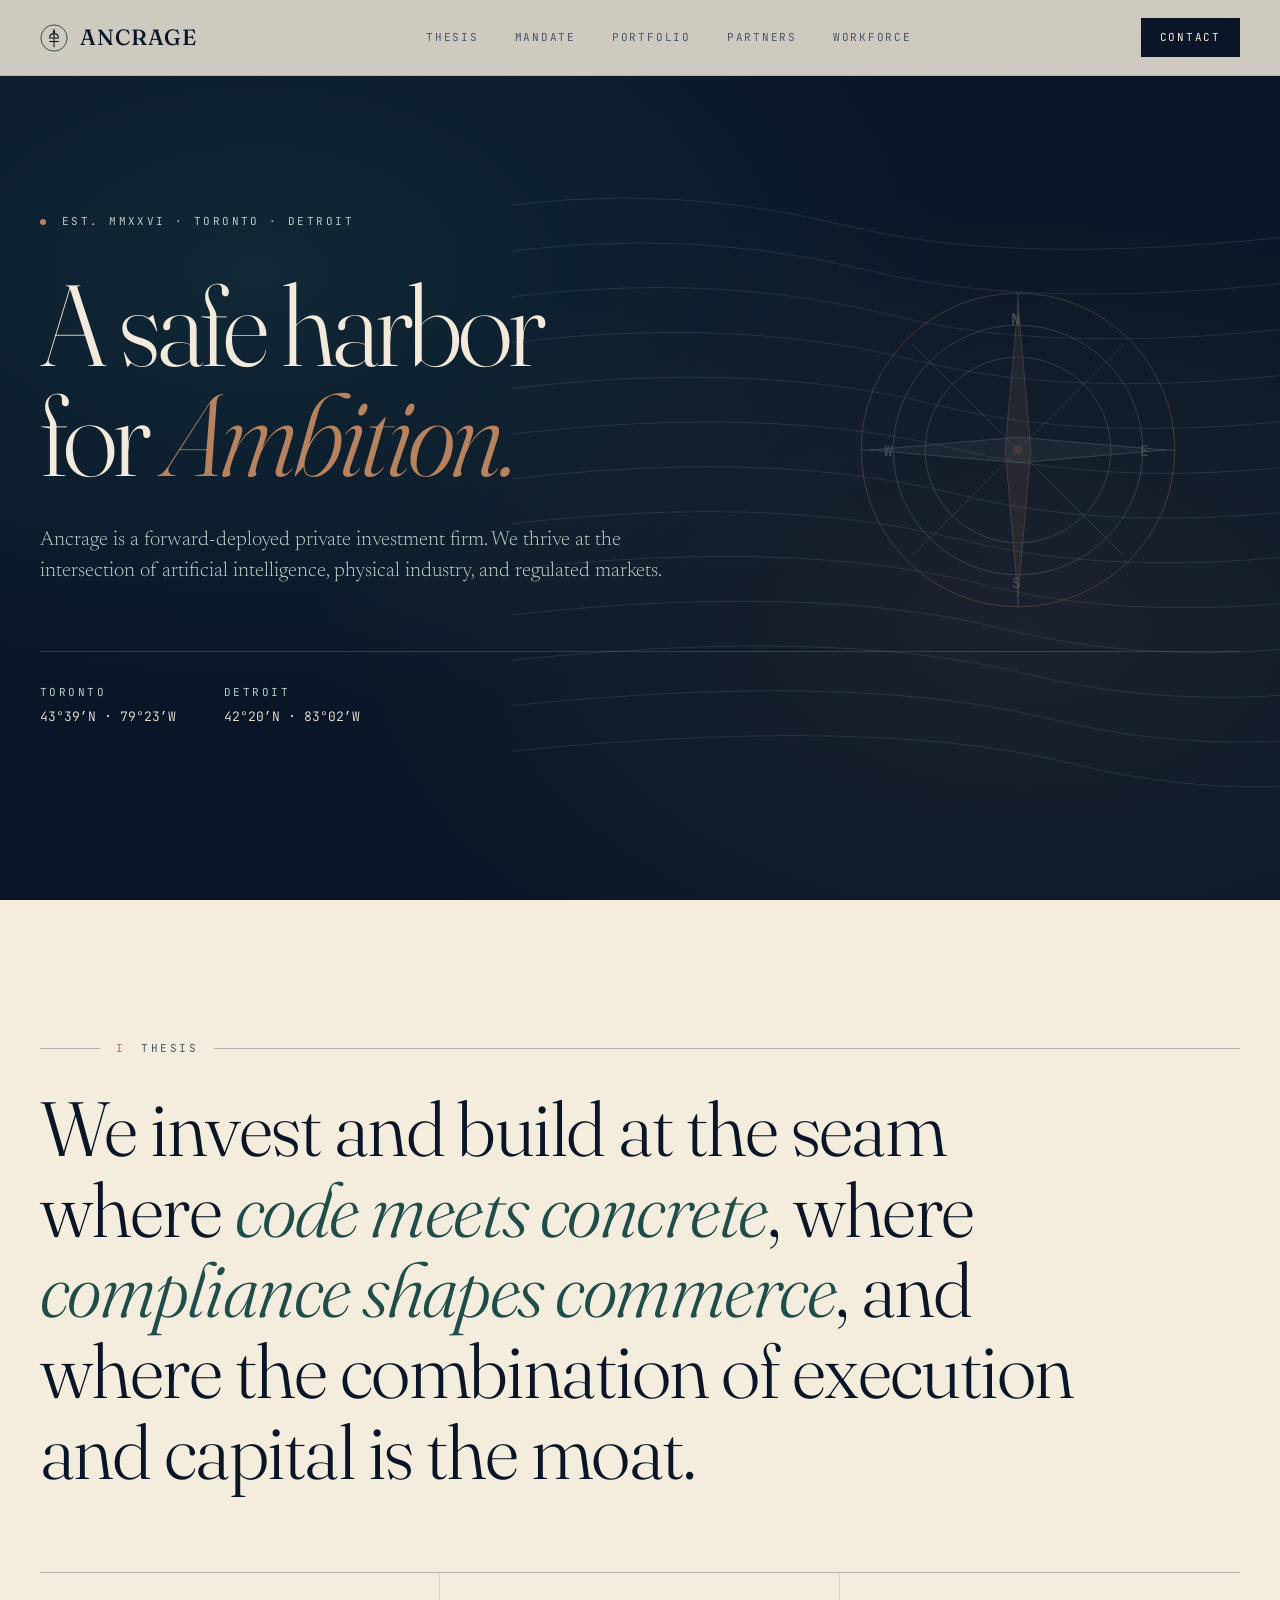
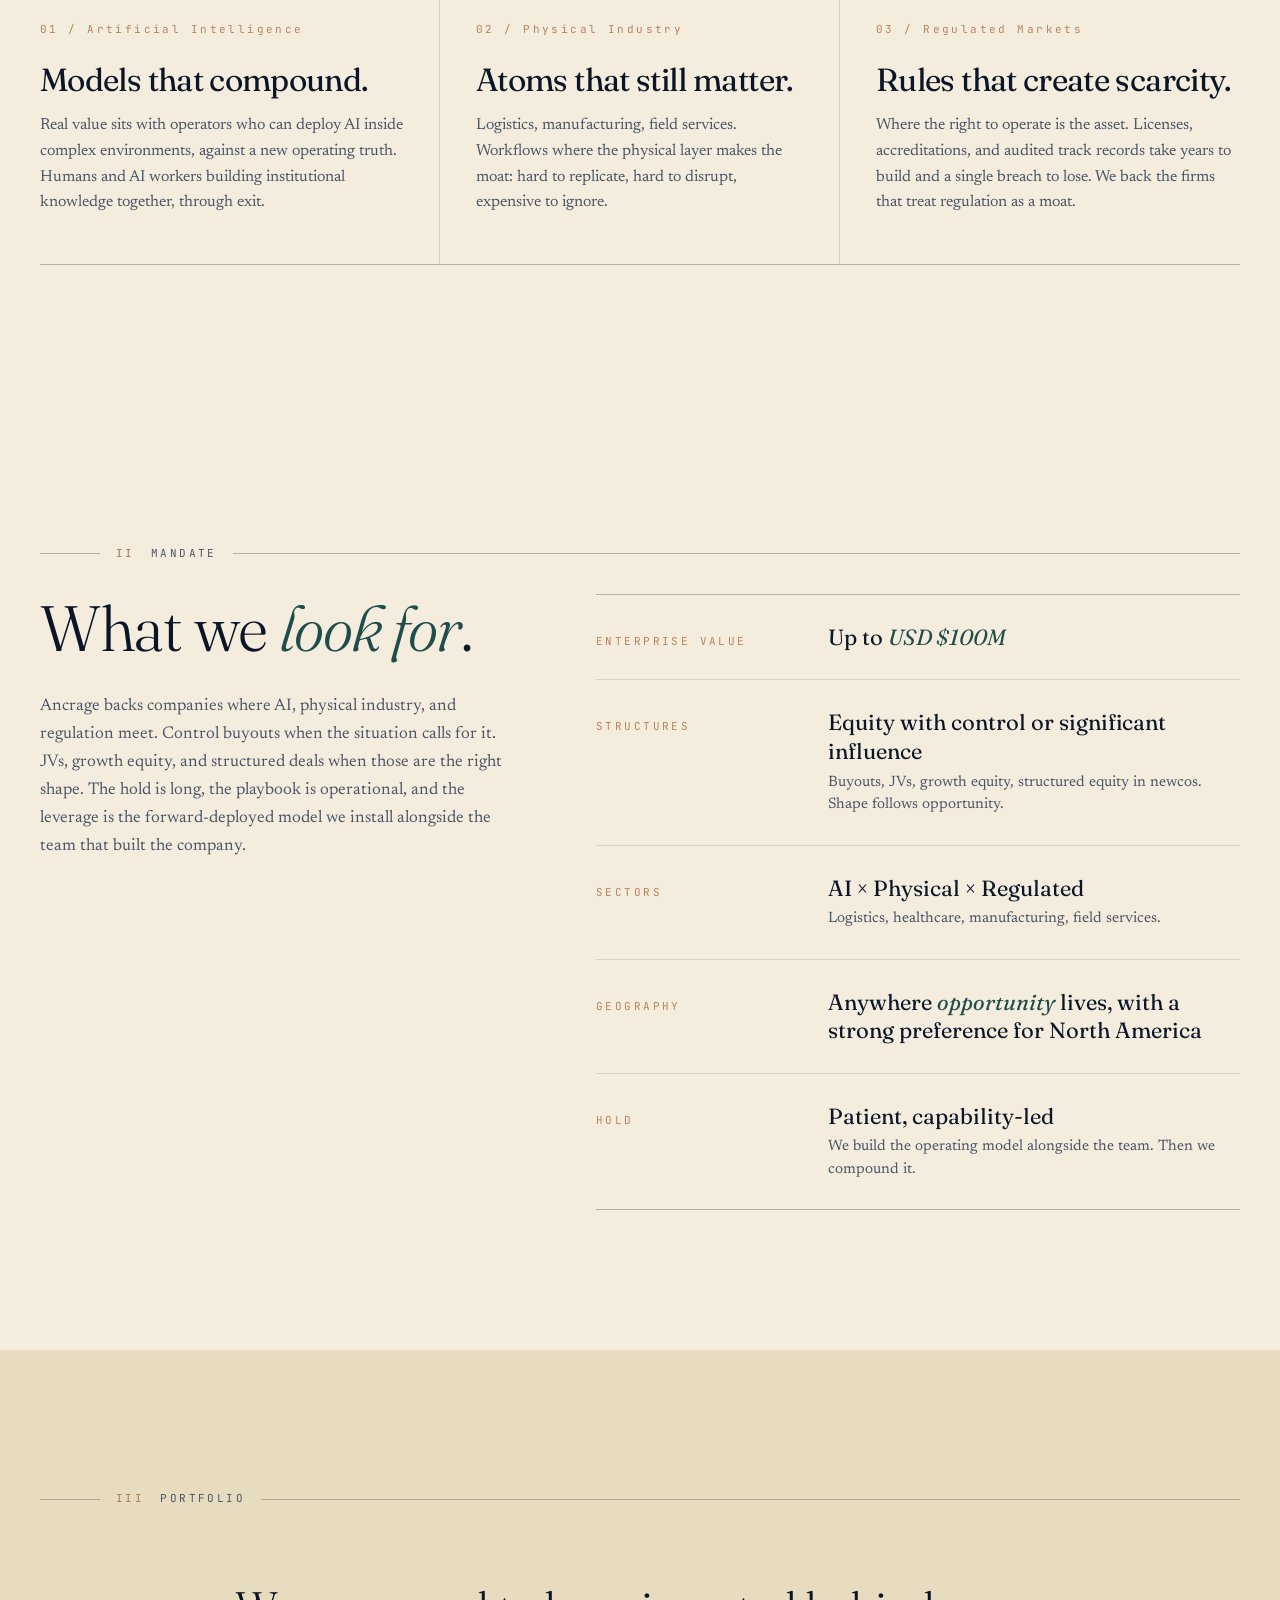
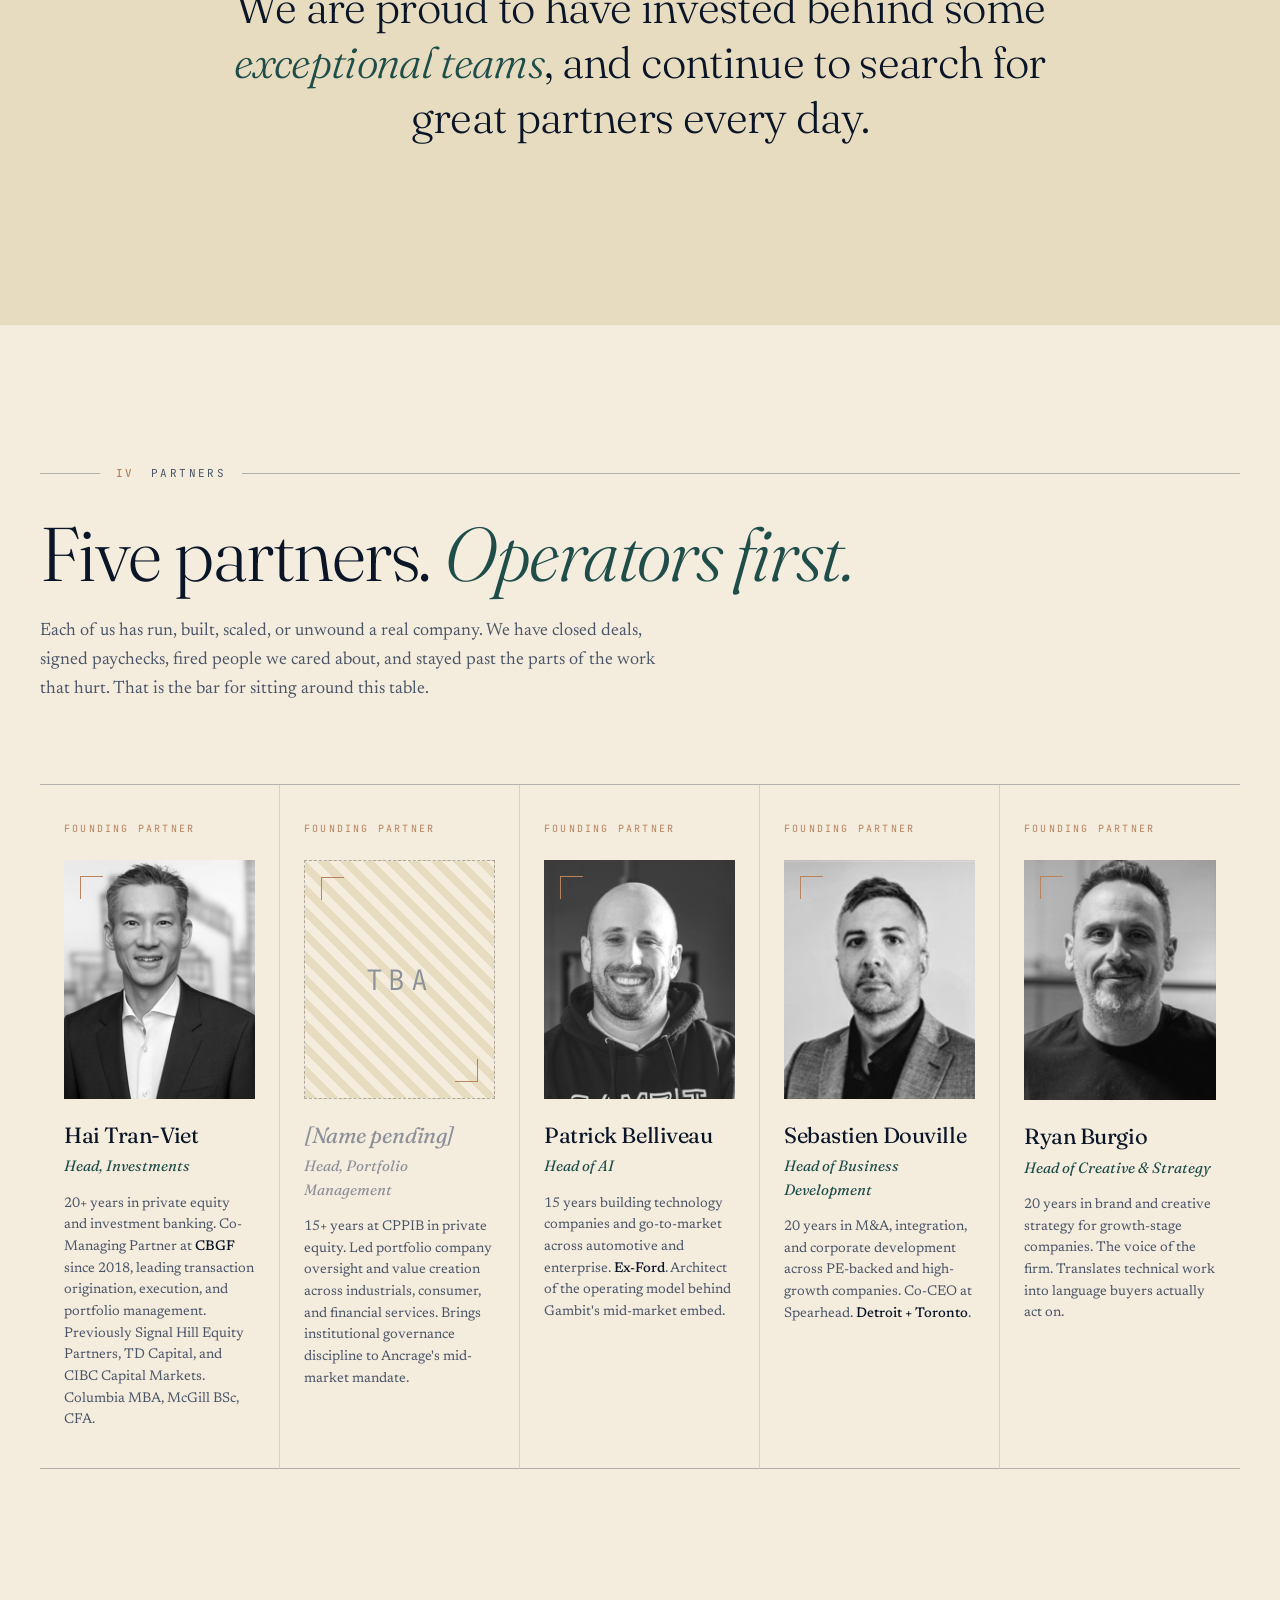
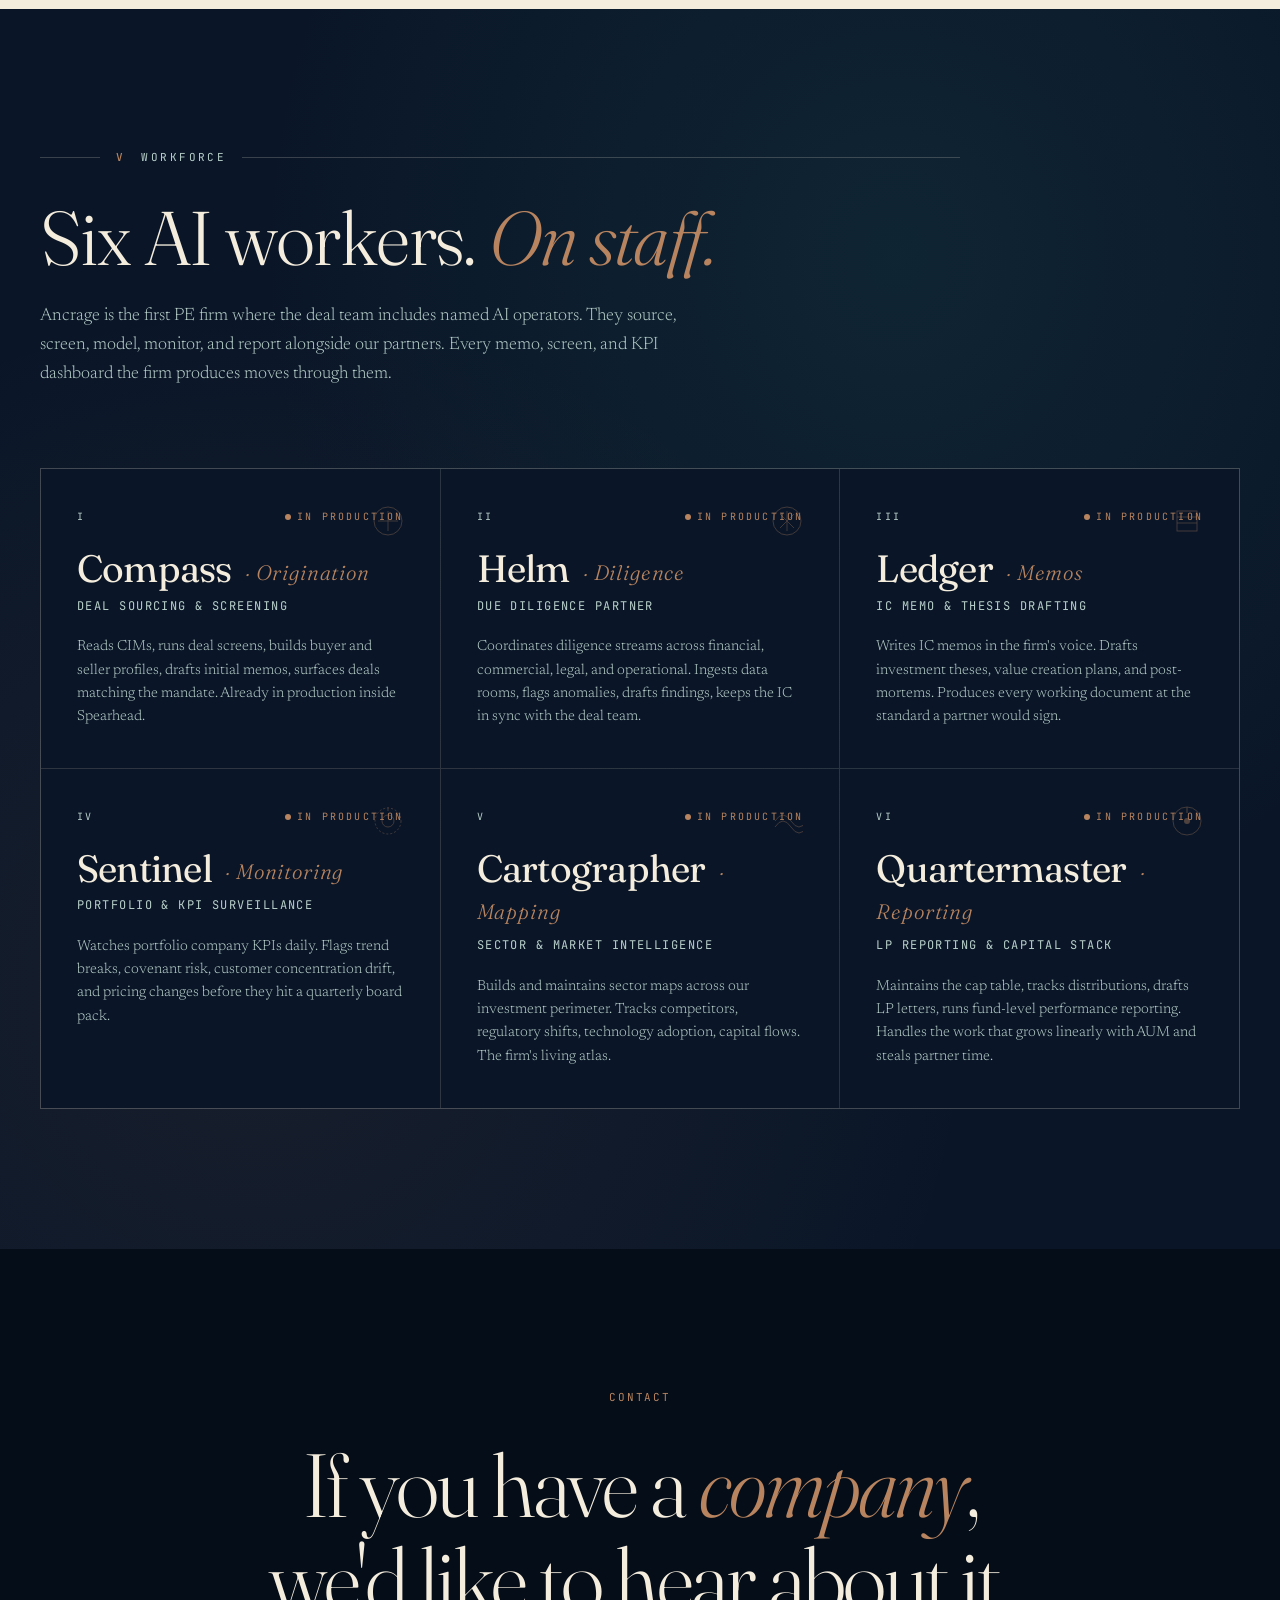
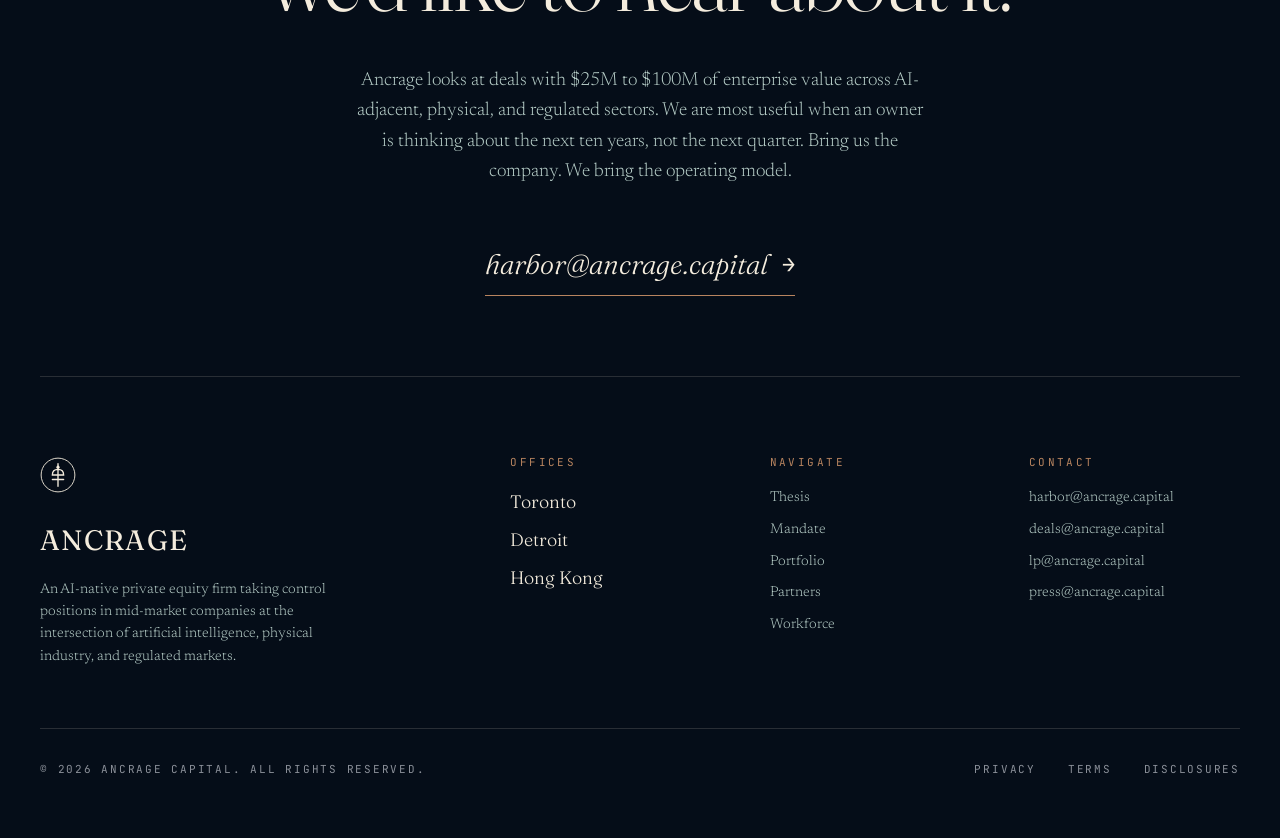
==== commit 4d5e91c8: "Phase 9: rename Bogan to Compass in the AI workforce section Co-Authored-By: Claude Opus 4.7 (1M con" ====
--- a/index.html
+++ b/index.html
@@ -1282,7 +1282,7 @@
           <span class="status">In production</span>
         </div>
         <svg class="agent-glyph" viewBox="0 0 32 32" fill="none"><circle cx="16" cy="16" r="14" stroke="#B8845F" stroke-width="0.8"/><path d="M16 6 V26 M6 16 H26" stroke="#B8845F" stroke-width="0.8"/></svg>
-        <h3>Bogan <em>· Origination</em></h3>
+        <h3>Compass <em>· Origination</em></h3>
         <div class="agent-role">Deal Sourcing &amp; Screening</div>
         <p>Reads CIMs, runs deal screens, builds buyer and seller profiles, drafts initial memos, surfaces deals matching the mandate. Already in production inside Spearhead.</p>
       </div>
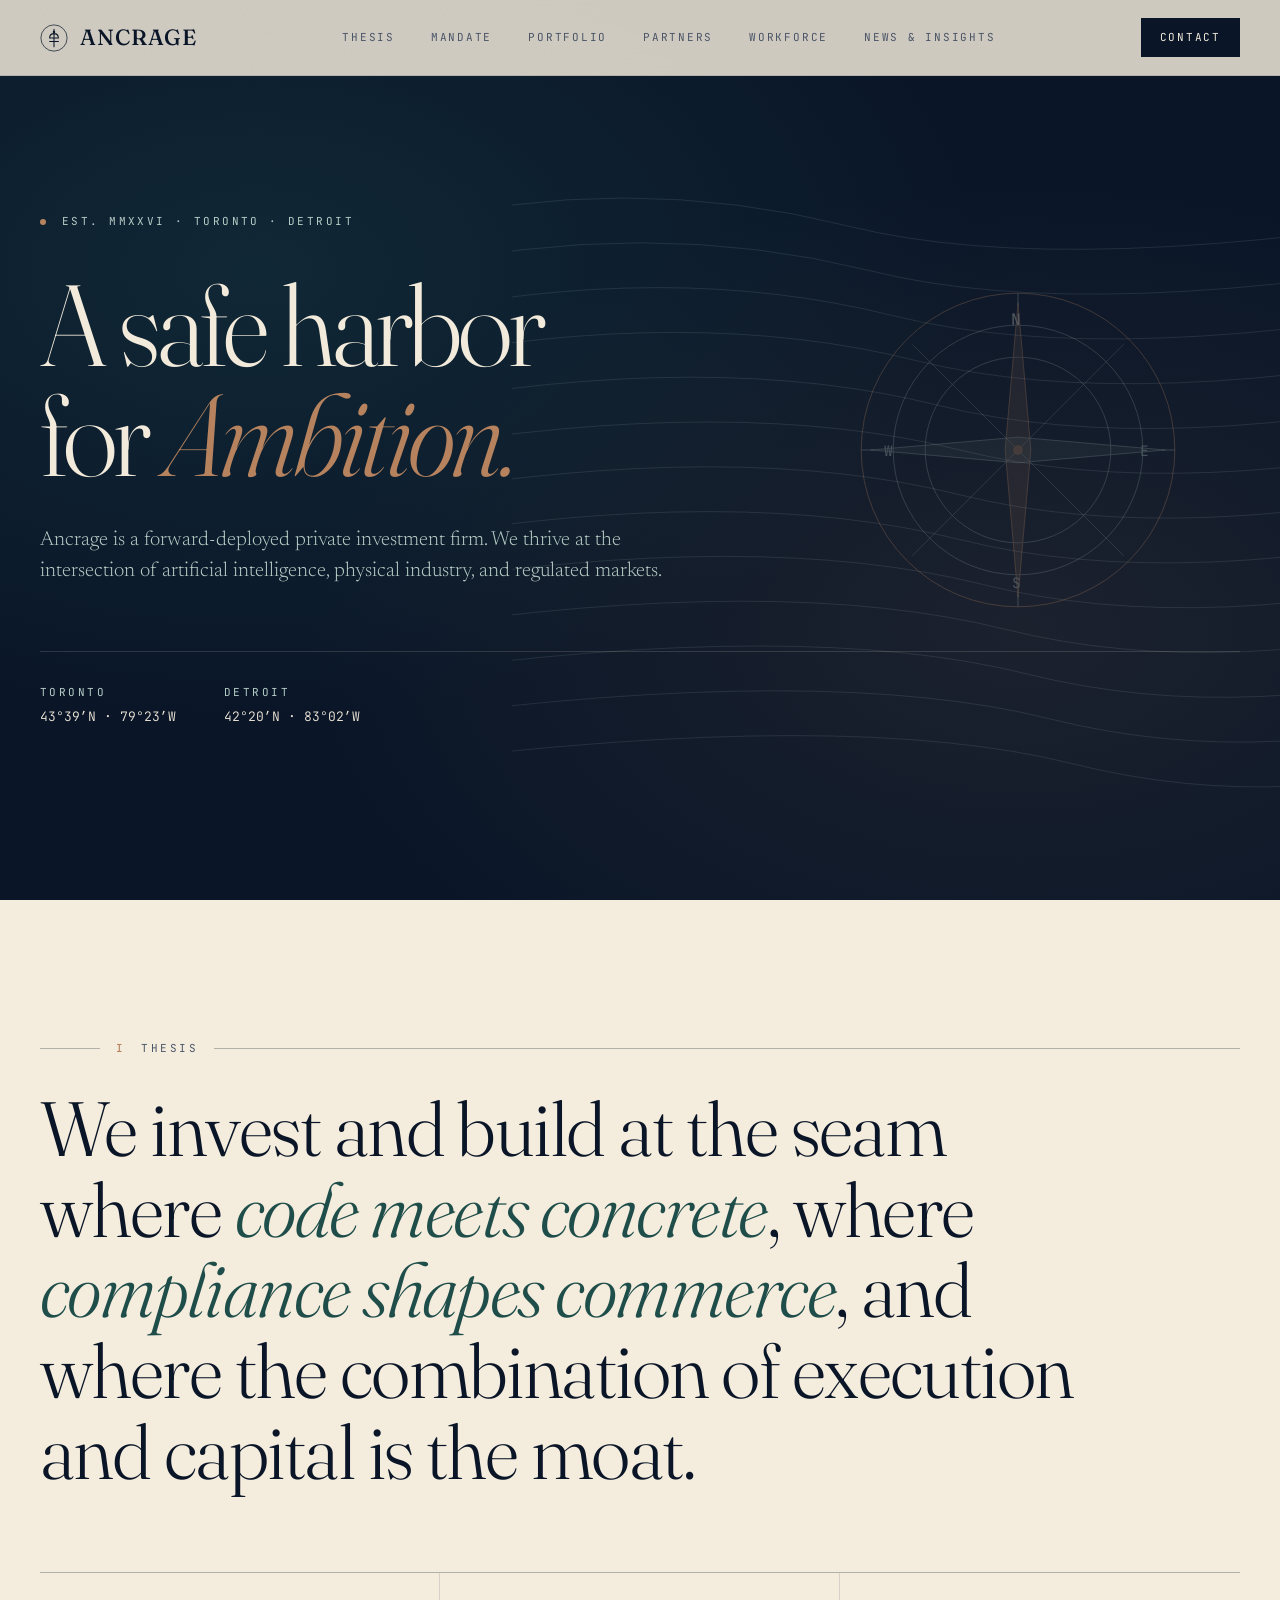
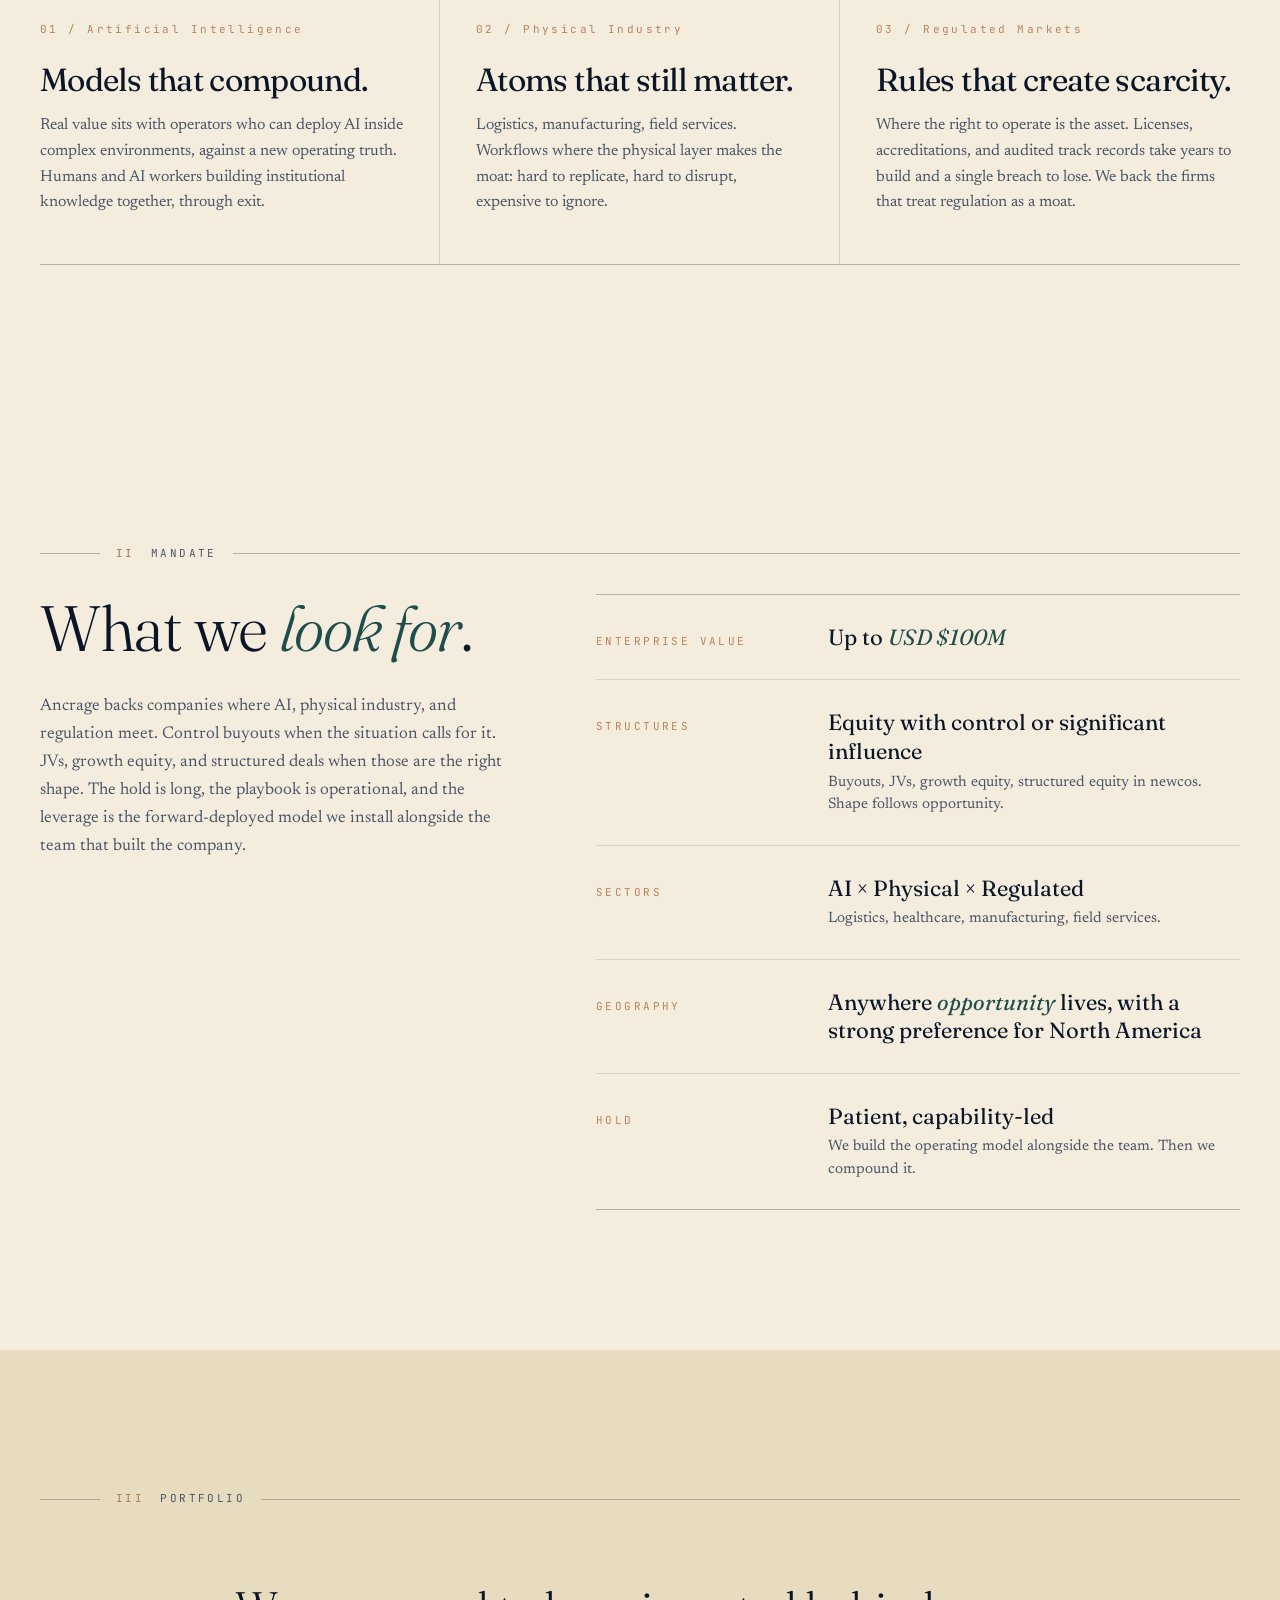
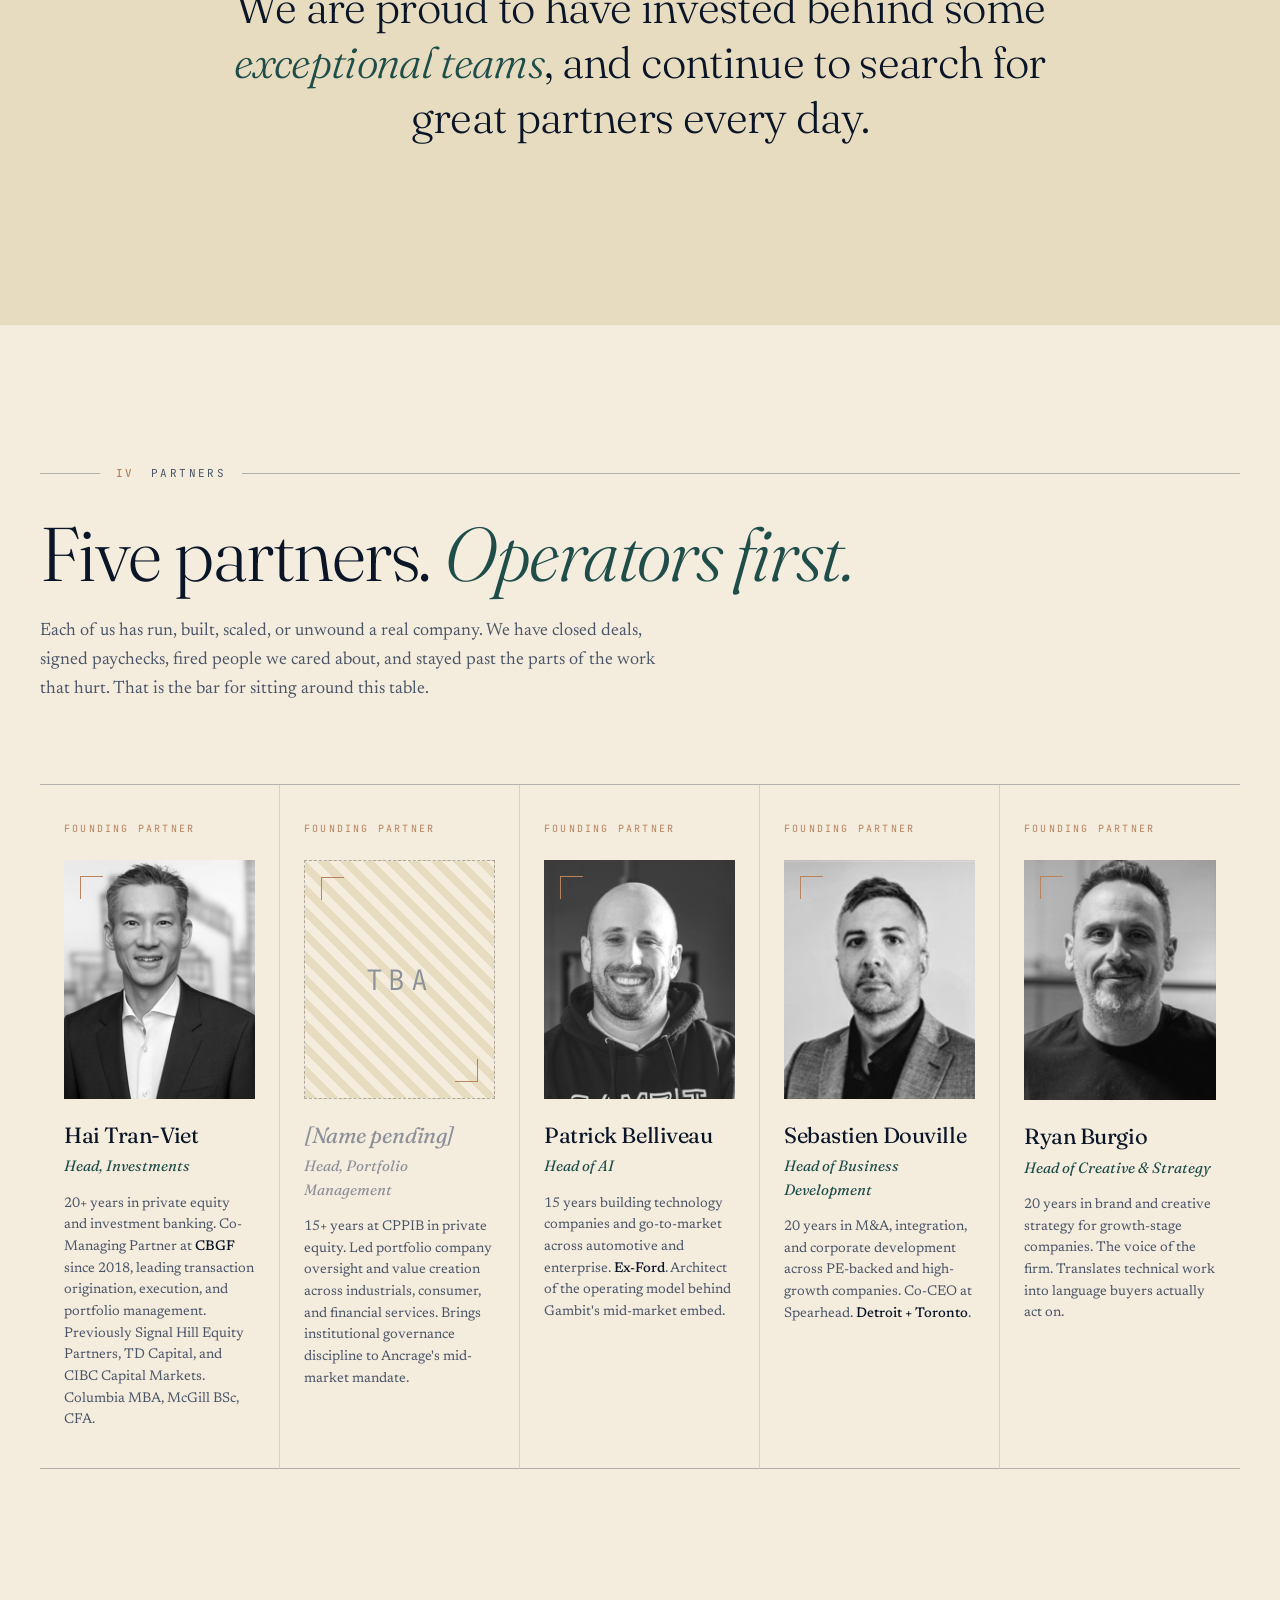
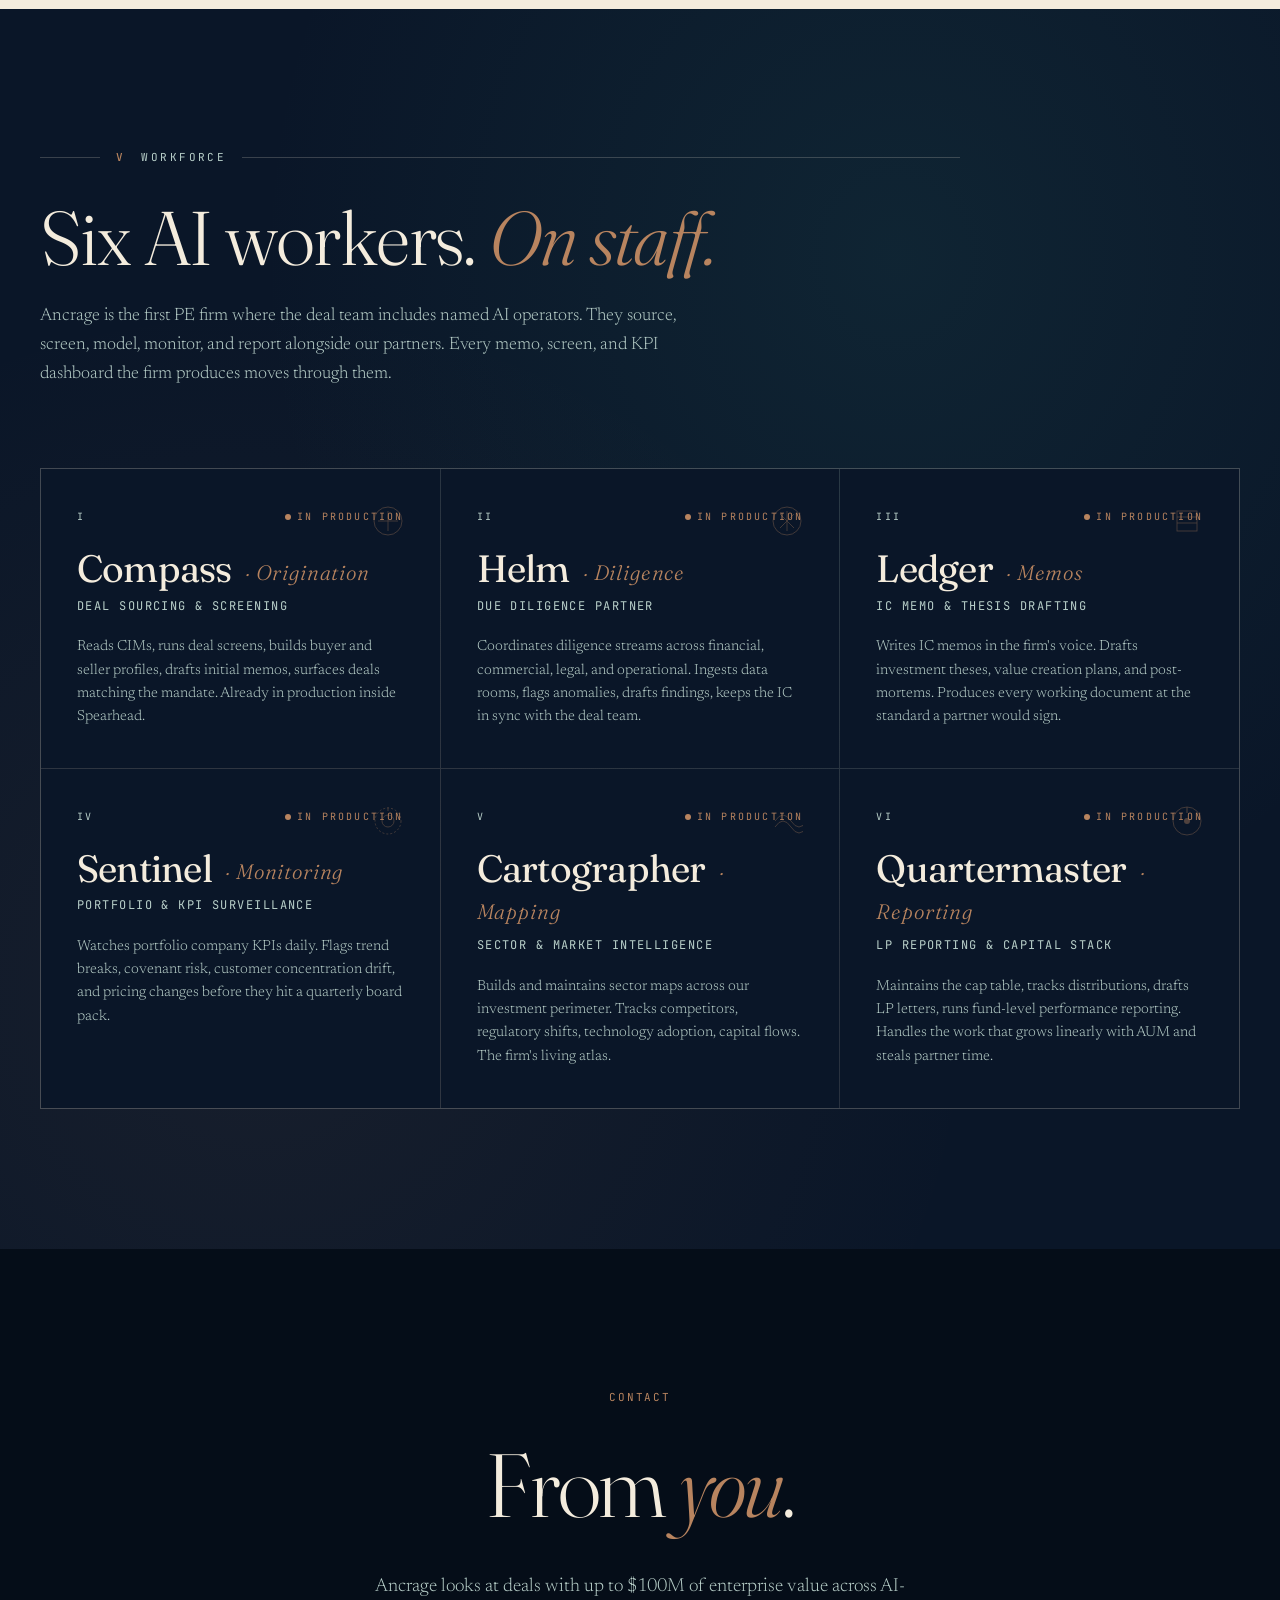
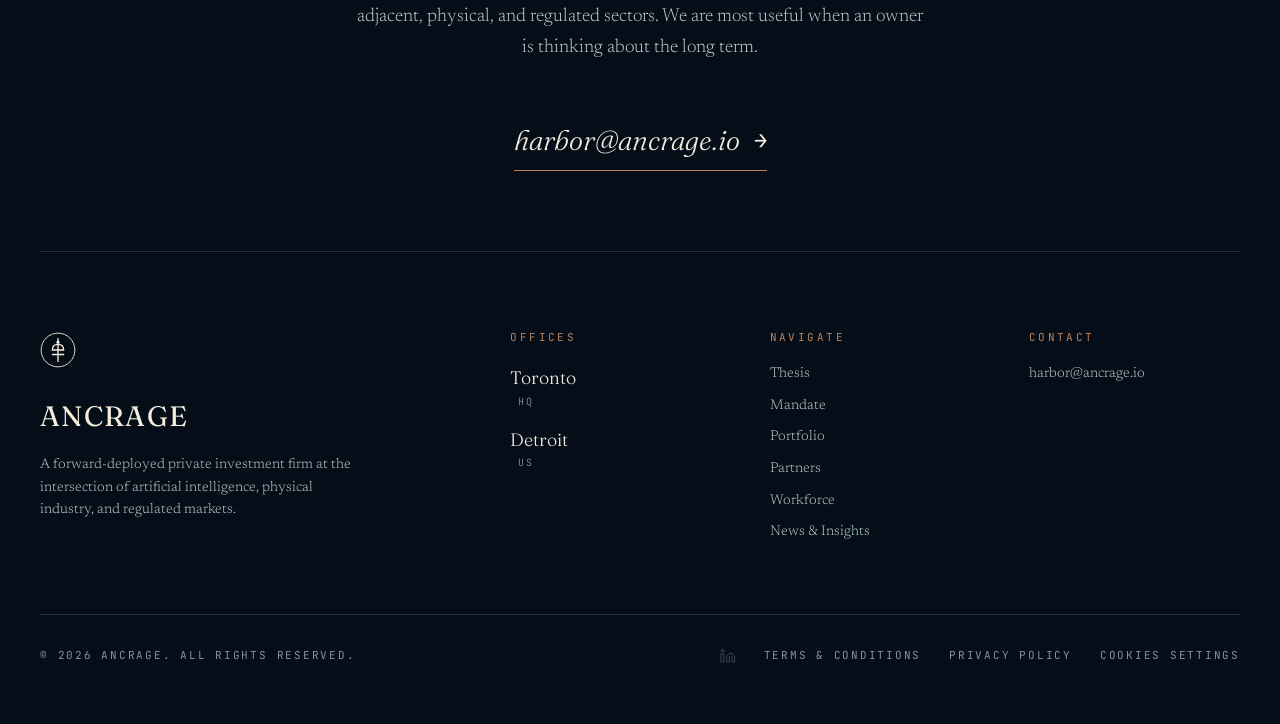
==== commit 8438efbc: "Phase 10: contact and footer rebuild Contact section - Headline becomes "From you." - Body trimmed: " ====
--- a/index.html
+++ b/index.html
@@ -969,9 +969,28 @@
     color: var(--slate-light);
   }
 
-  .footer-bottom .legal-links { display: flex; gap: 32px; }
+  .footer-bottom .legal-links { display: flex; gap: 28px; align-items: center; }
   .footer-bottom a { color: var(--slate-light); text-decoration: none; }
   .footer-bottom a:hover { color: var(--tide-pale); }
+  .footer-bottom a.footer-social {
+    display: inline-flex;
+    align-items: center;
+    color: var(--slate-light);
+  }
+  .footer-bottom a[data-disabled="true"] {
+    pointer-events: none;
+    opacity: 0.45;
+  }
+
+  .footer-col ul li .city-tag {
+    font-family: var(--mono);
+    font-size: 10px;
+    letter-spacing: 0.18em;
+    color: var(--slate-light);
+    text-transform: uppercase;
+    margin-left: 8px;
+    vertical-align: 2px;
+  }
 
   /* ============== UTILITY ANIMATIONS ============== */
   /* Reveal classes intentionally inert — content appears as scrolled to */
@@ -1033,6 +1052,7 @@
     <a href="#fleet">Portfolio</a>
     <a href="#crew">Partners</a>
     <a href="#engine">Workforce</a>
+    <a href="/news-and-insights">News &amp; Insights</a>
   </div>
   <a href="#contact" class="nav-cta">Contact</a>
 </nav>
@@ -1352,9 +1372,9 @@
 
     <div class="contact-pre reveal">
       <span class="micro">Contact</span>
-      <h2 class="display">If you have a <em>company</em>,<br>we'd like to hear about it.</h2>
-      <p>Ancrage looks at deals with $25M to $100M of enterprise value across AI-adjacent, physical, and regulated sectors. We are most useful when an owner is thinking about the next ten years, not the next quarter. Bring us the company. We bring the operating model.</p>
-      <a href="mailto:harbor@ancrage.capital" class="contact-cta">harbor@ancrage.capital <span class="arrow">&rarr;</span></a>
+      <h2 class="display">From <em>you</em>.</h2>
+      <p>Ancrage looks at deals with up to $100M of enterprise value across AI-adjacent, physical, and regulated sectors. We are most useful when an owner is thinking about the long term.</p>
+      <a href="mailto:harbor@ancrage.io" class="contact-cta">harbor@ancrage.io <span class="arrow">&rarr;</span></a>
     </div>
 
     <div class="footer-grid">
@@ -1366,15 +1386,14 @@
           <circle cx="16" cy="9" r="1.4" fill="currentColor"/>
         </svg>
         <div class="brand-name">ANCRAGE</div>
-        <p>An AI-native private equity firm taking control positions in mid-market companies at the intersection of artificial intelligence, physical industry, and regulated markets.</p>
+        <p>A forward-deployed private investment firm at the intersection of artificial intelligence, physical industry, and regulated markets.</p>
       </div>
 
       <div class="footer-col">
         <h4>Offices</h4>
         <ul>
-          <li><span class="city-name">Toronto</span></li>
-          <li><span class="city-name">Detroit</span></li>
-          <li><span class="city-name">Hong Kong</span></li>
+          <li><span class="city-name">Toronto</span> <span class="city-tag">HQ</span></li>
+          <li><span class="city-name">Detroit</span> <span class="city-tag">US</span></li>
         </ul>
       </div>
 
@@ -1386,27 +1405,32 @@
           <li><a href="#fleet">Portfolio</a></li>
           <li><a href="#crew">Partners</a></li>
           <li><a href="#engine">Workforce</a></li>
+          <li><a href="/news-and-insights">News &amp; Insights</a></li>
         </ul>
       </div>
 
       <div class="footer-col">
         <h4>Contact</h4>
         <ul>
-          <li><a href="mailto:harbor@ancrage.capital">harbor@ancrage.capital</a></li>
-          <li><a href="mailto:deals@ancrage.capital">deals@ancrage.capital</a></li>
-          <li><a href="mailto:lp@ancrage.capital">lp@ancrage.capital</a></li>
-          <li><a href="mailto:press@ancrage.capital">press@ancrage.capital</a></li>
+          <li><a href="mailto:harbor@ancrage.io">harbor@ancrage.io</a></li>
         </ul>
       </div>
 
     </div>
 
     <div class="footer-bottom">
-      <span>&copy; 2026 Ancrage Capital. All rights reserved.</span>
+      <span>&copy; 2026 Ancrage. All rights reserved.</span>
       <div class="legal-links">
-        <a href="#">Privacy</a>
-        <a href="#">Terms</a>
-        <a href="#">Disclosures</a>
+        <a href="#" class="footer-social" aria-label="LinkedIn (link pending)" title="LinkedIn (link pending)" data-disabled="true">
+          <svg viewBox="0 0 24 24" width="16" height="16" fill="none" stroke="currentColor" stroke-width="1.5" stroke-linecap="round" stroke-linejoin="round" aria-hidden="true">
+            <path d="M16 8a6 6 0 0 1 6 6v7h-4v-7a2 2 0 0 0-2-2 2 2 0 0 0-2 2v7h-4v-7a6 6 0 0 1 6-6z"/>
+            <rect width="4" height="12" x="2" y="9"/>
+            <circle cx="4" cy="4" r="2"/>
+          </svg>
+        </a>
+        <a href="/terms">Terms &amp; Conditions</a>
+        <a href="/privacy">Privacy Policy</a>
+        <a href="/cookies">Cookies Settings</a>
       </div>
     </div>
   </div>
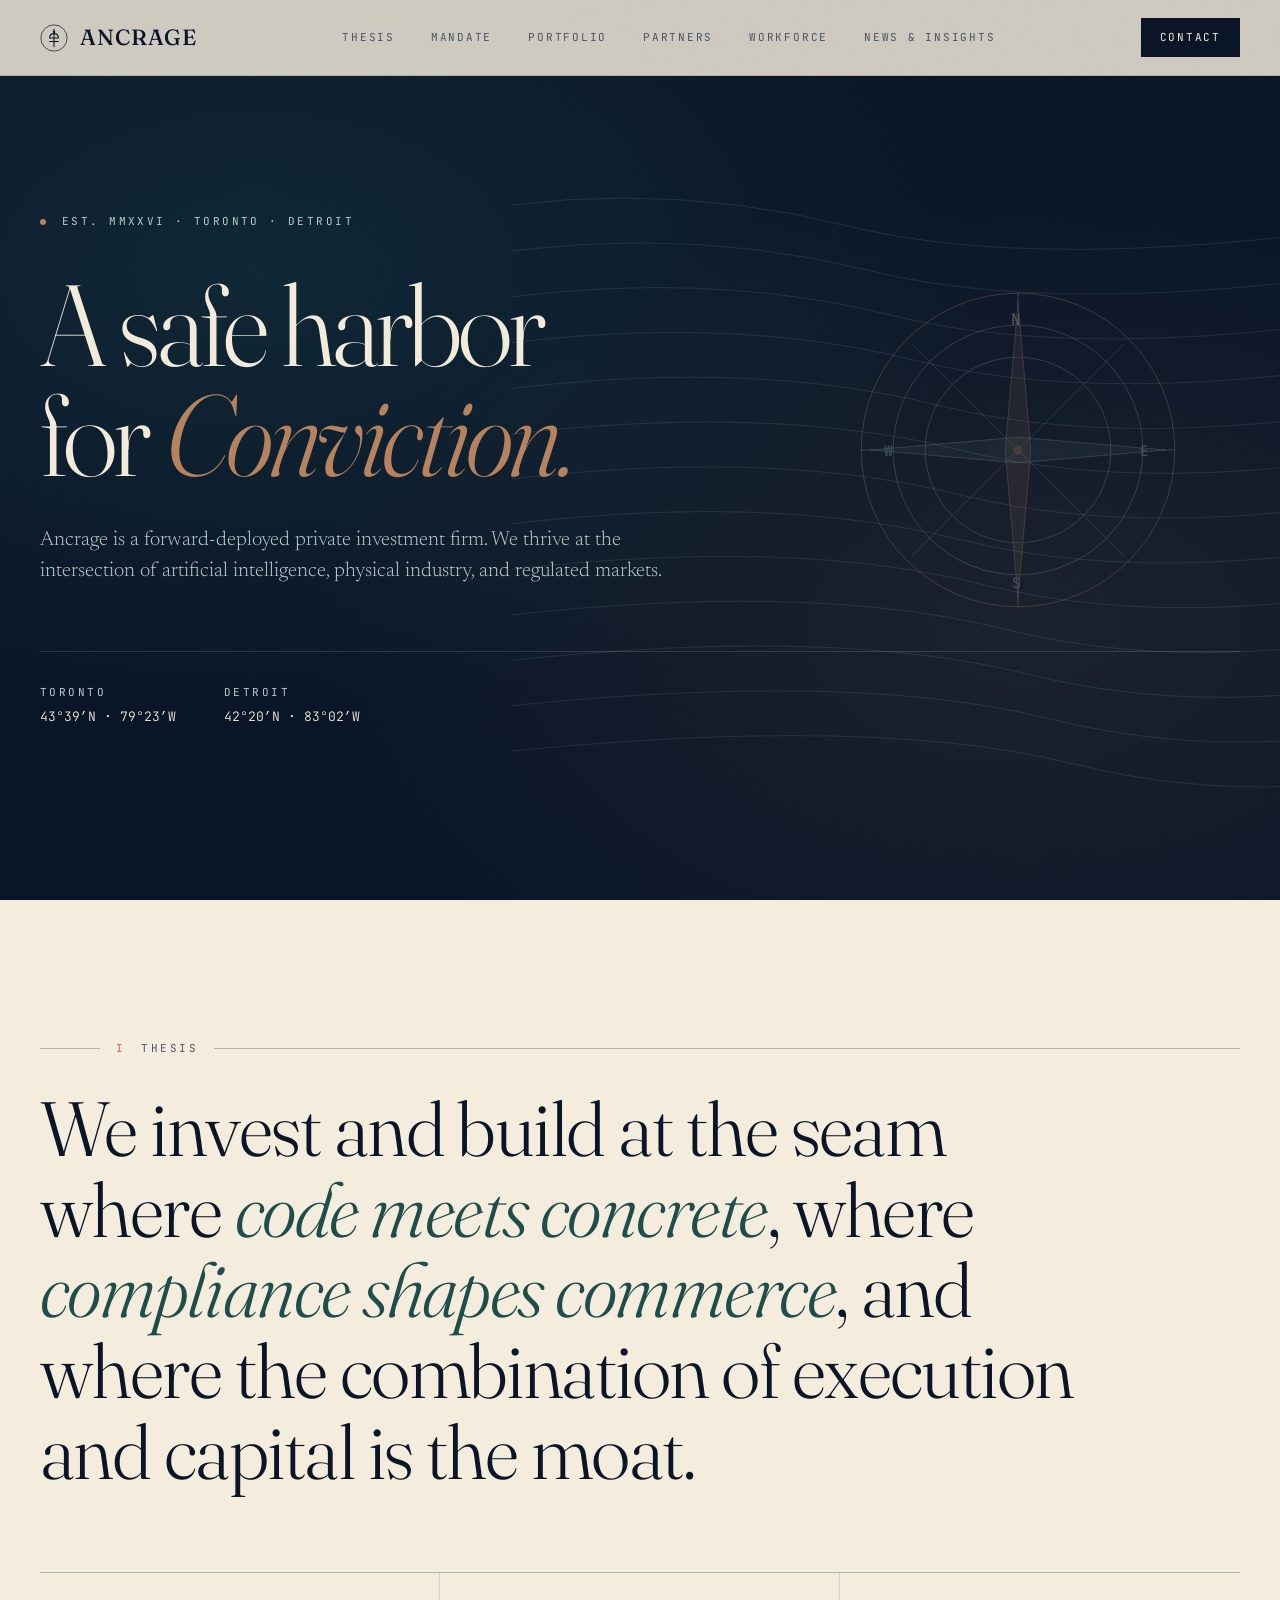
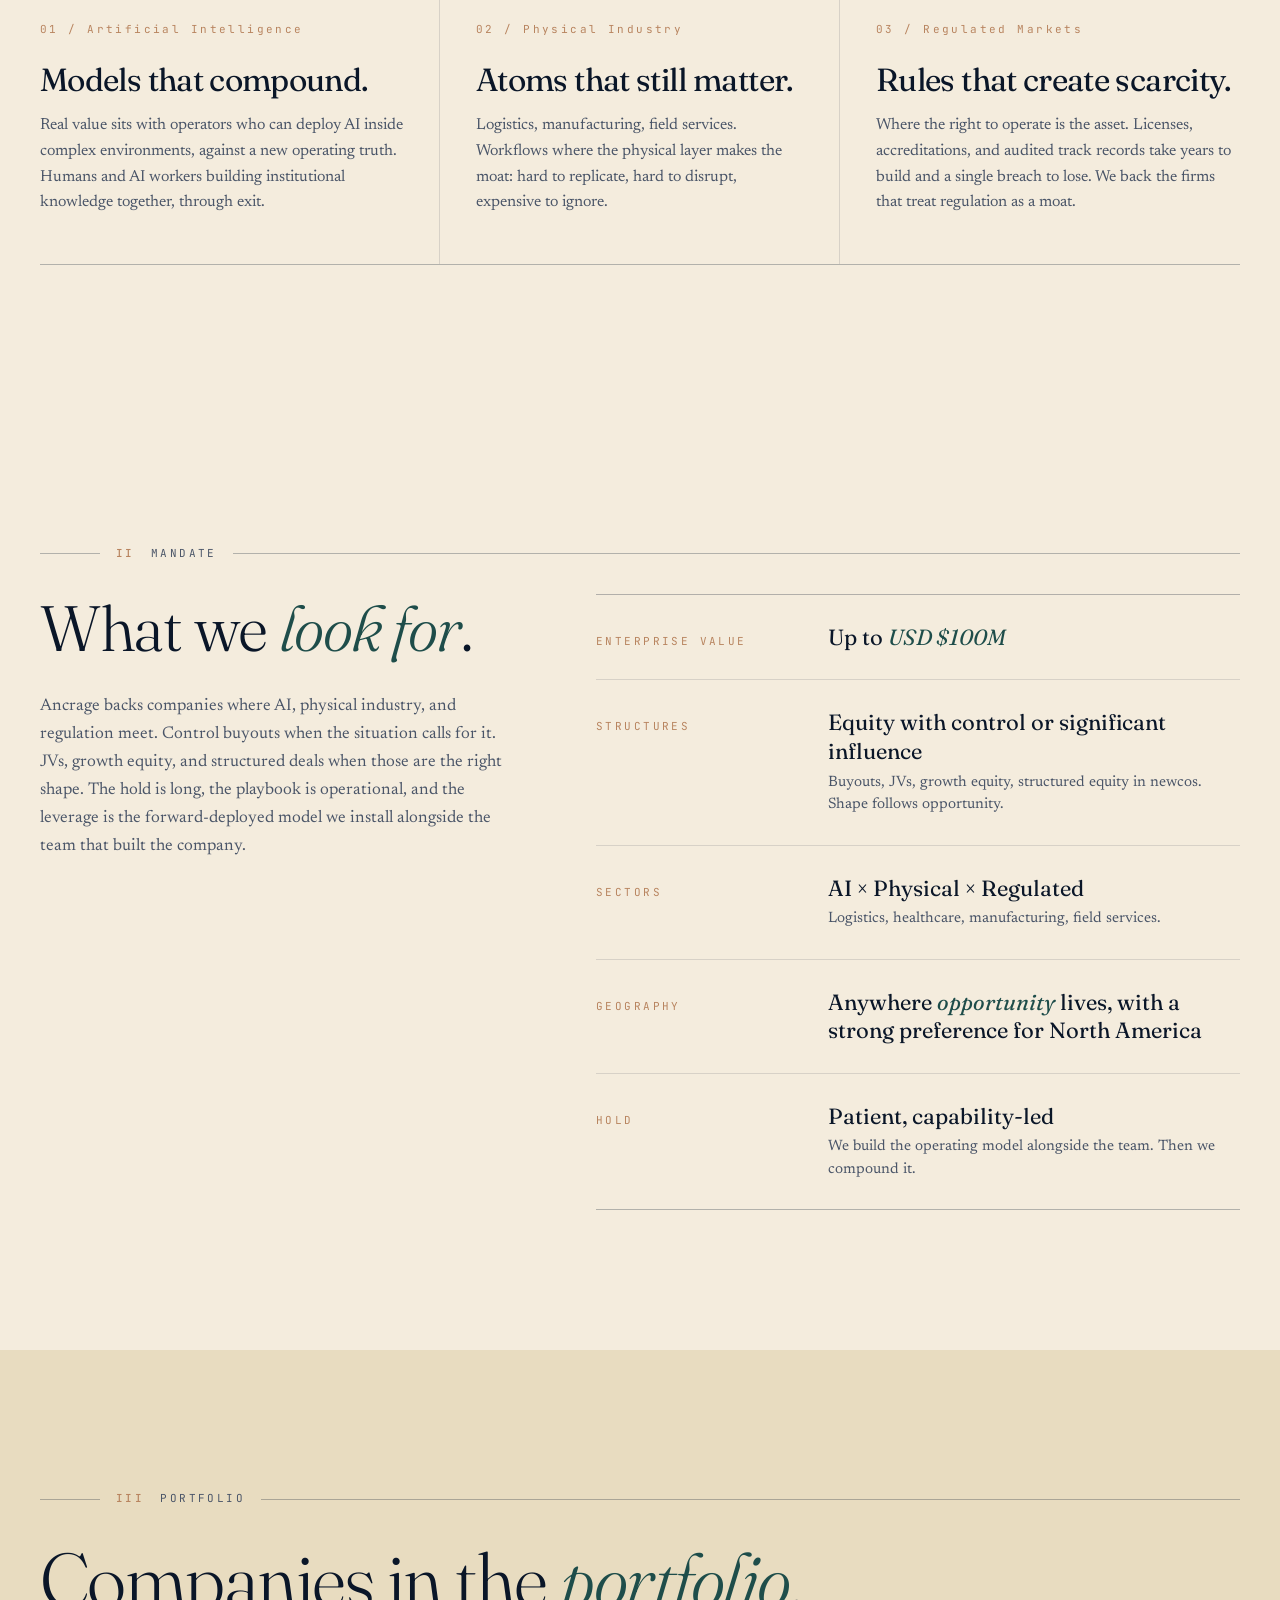
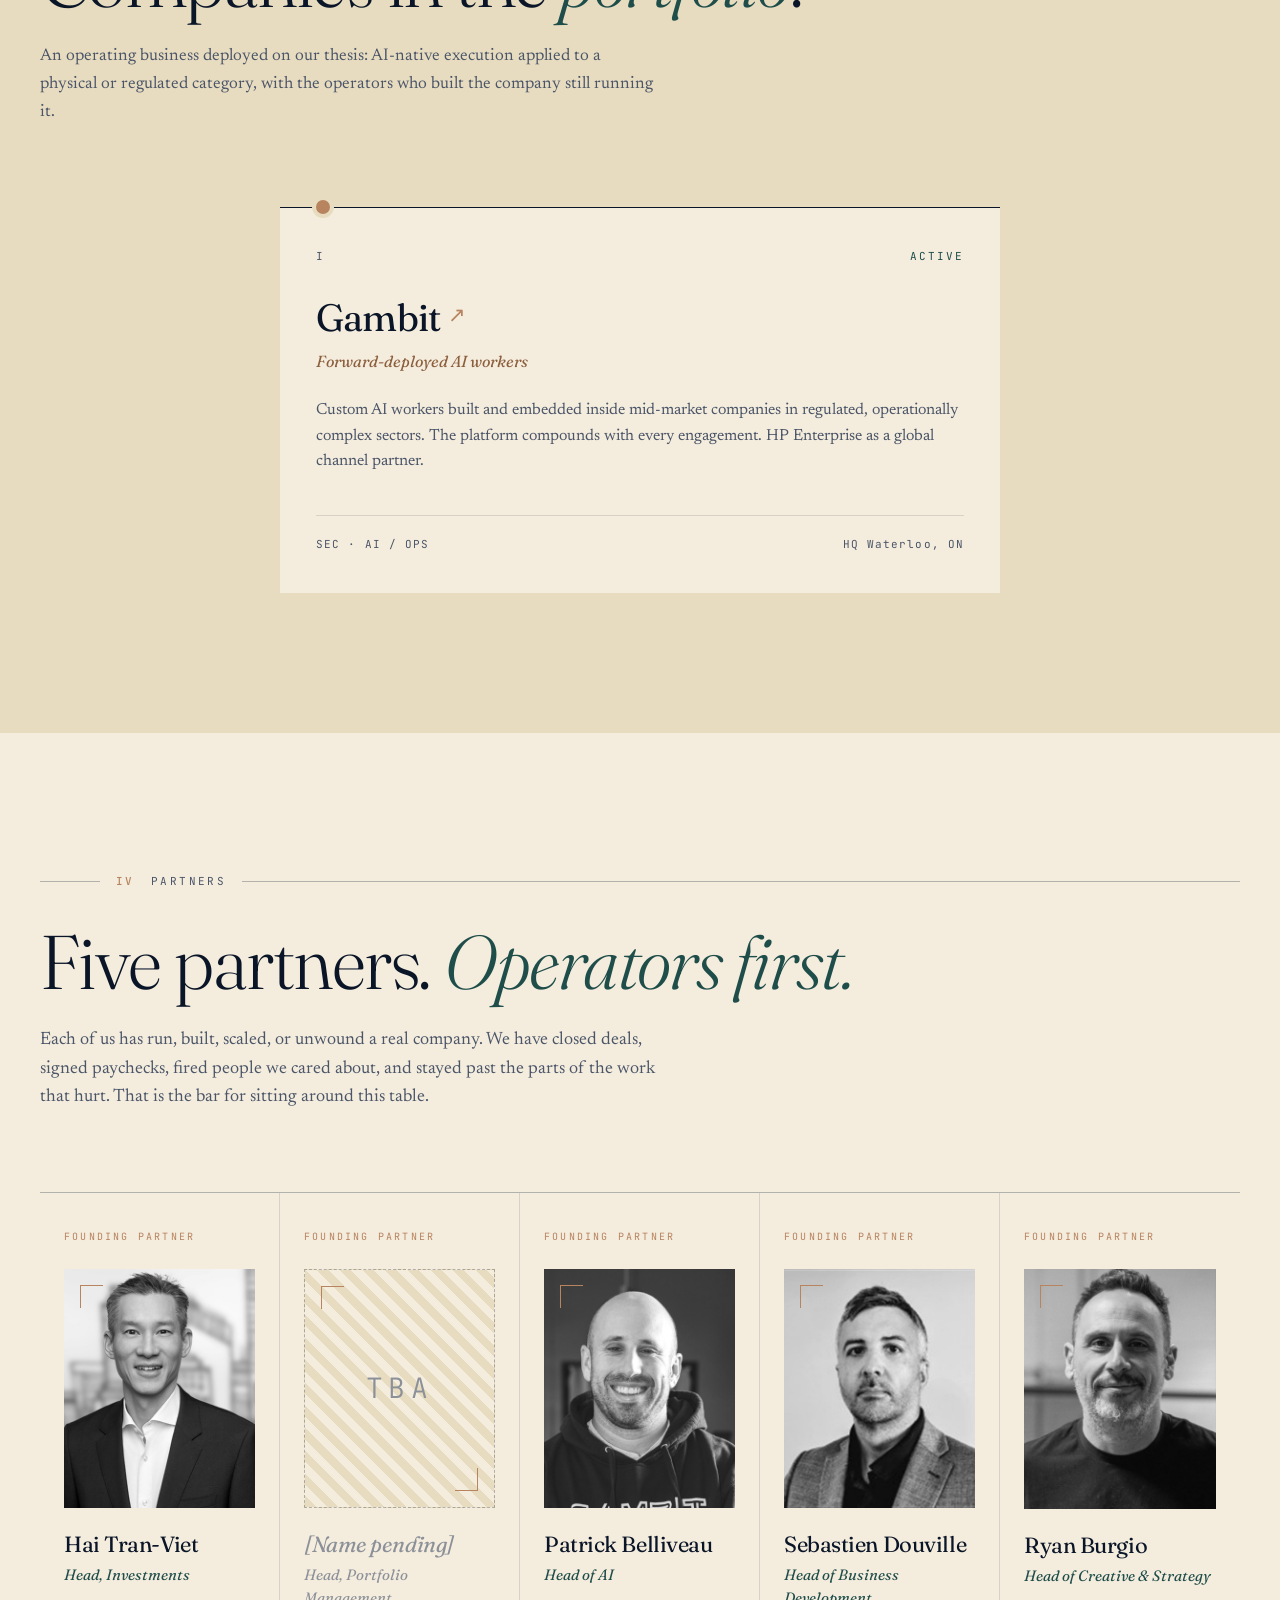
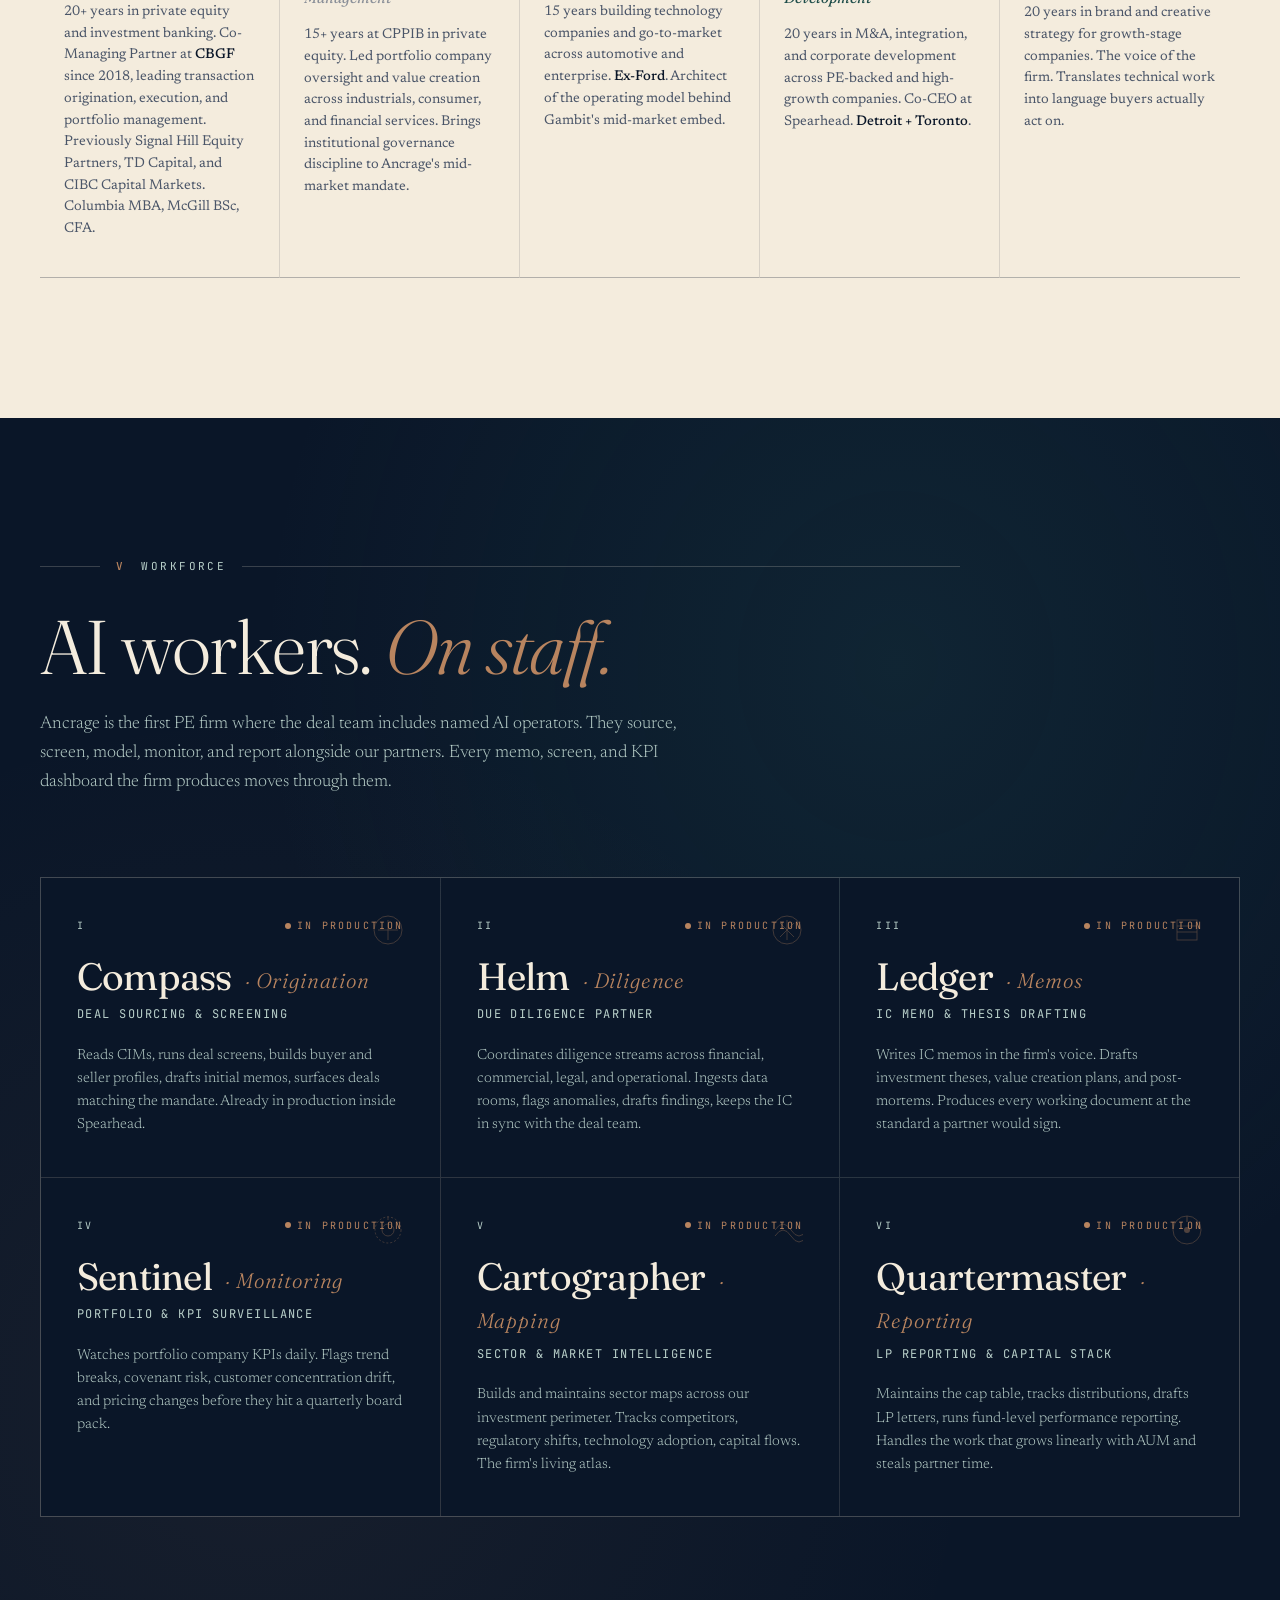
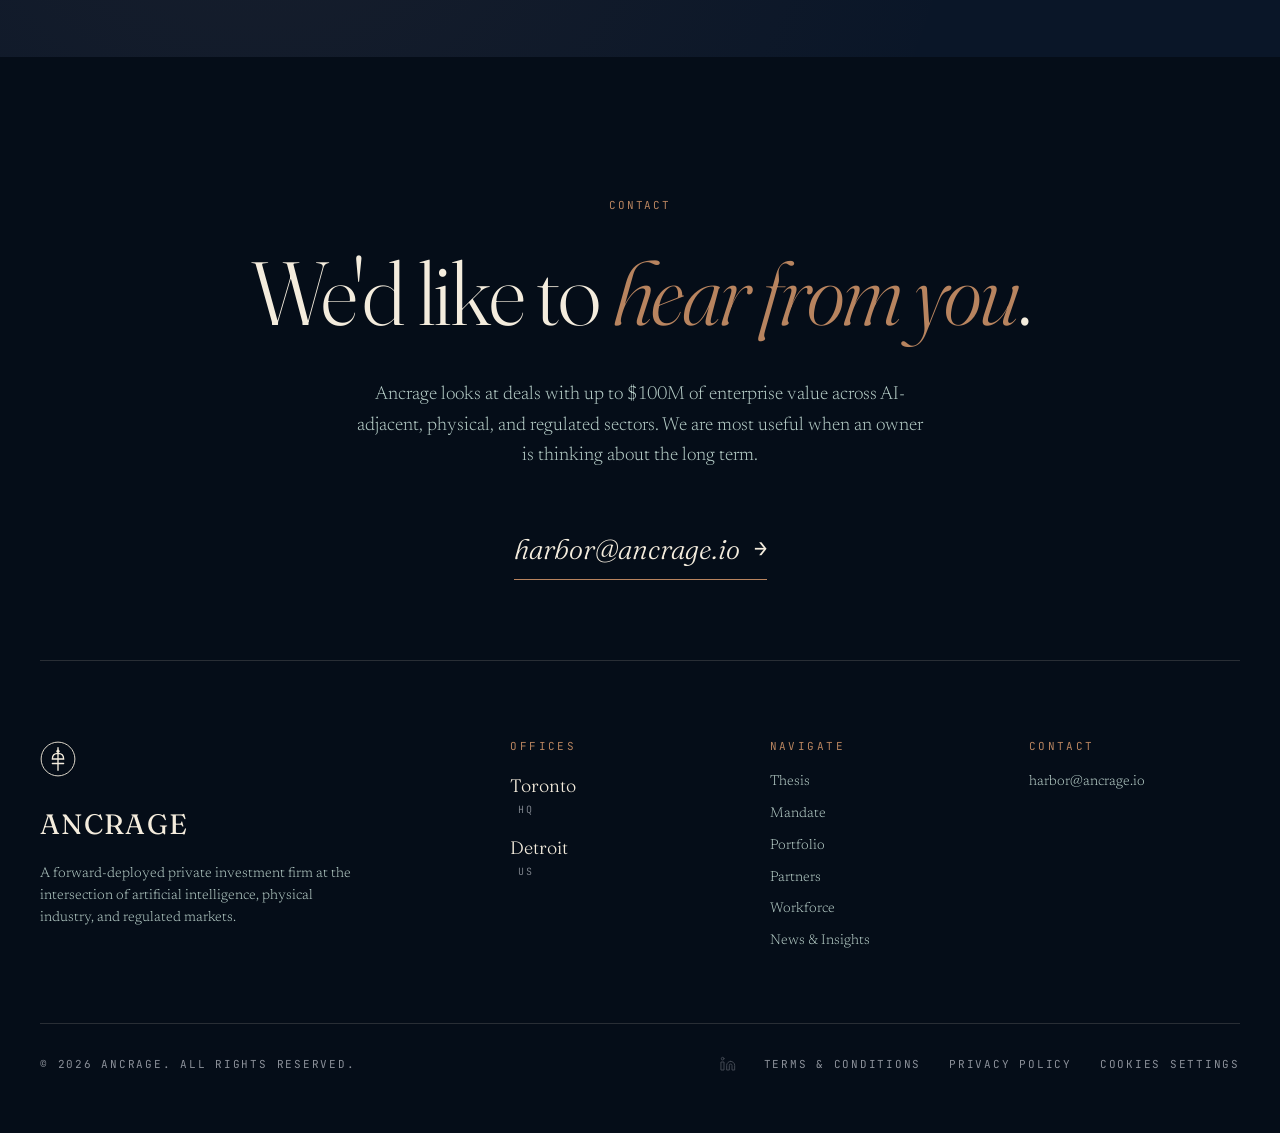
==== commit acb3648c: "Round 2 edits from Ryan Portfolio - Restore the vessel card layout (was gutted to a single statement" ====
--- a/index.html
+++ b/index.html
@@ -8,1031 +8,7 @@
 <link rel="preconnect" href="https://fonts.googleapis.com">
 <link rel="preconnect" href="https://fonts.gstatic.com" crossorigin>
 <link href="https://fonts.googleapis.com/css2?family=Fraunces:ital,opsz,wght@0,9..144,300;0,9..144,400;0,9..144,500;0,9..144,600;0,9..144,700;1,9..144,300;1,9..144,400&family=Newsreader:ital,opsz,wght@0,6..72,300;0,6..72,400;0,6..72,500;0,6..72,600;1,6..72,400&family=JetBrains+Mono:wght@300;400;500&display=swap" rel="stylesheet">
-<style>
-  /* ============== TOKENS ============== */
-  :root {
-    --ink: #0A1628;
-    --ink-deep: #050D18;
-    --ink-soft: #1A2B3F;
-    --tide: #1E4D4A;
-    --tide-bright: #2C7873;
-    --tide-pale: #B8CFC9;
-    --copper: #B8845F;
-    --copper-deep: #8B5E3C;
-    --paper: #F4ECDD;
-    --paper-deep: #E8DCC0;
-    --bone: #FAF6EE;
-    --slate: #4A5568;
-    --slate-light: #8B9099;
-    --line: rgba(10, 22, 40, 0.12);
-    --line-strong: rgba(10, 22, 40, 0.28);
-
-    --display: 'Fraunces', 'Times New Roman', serif;
-    --body: 'Newsreader', Georgia, serif;
-    --mono: 'JetBrains Mono', 'Courier New', monospace;
-  }
-
-  * { box-sizing: border-box; margin: 0; padding: 0; }
-
-  html { scroll-behavior: smooth; }
-
-  body {
-    font-family: var(--body);
-    font-weight: 400;
-    font-size: 17px;
-    line-height: 1.55;
-    color: var(--ink);
-    background: var(--paper);
-    -webkit-font-smoothing: antialiased;
-    -moz-osx-font-smoothing: grayscale;
-    overflow-x: hidden;
-  }
-
-  /* Paper grain overlay */
-  body::before {
-    content: '';
-    position: fixed;
-    inset: 0;
-    pointer-events: none;
-    z-index: 100;
-    opacity: 0.35;
-    mix-blend-mode: multiply;
-    background-image: url("data:image/svg+xml;utf8,<svg xmlns='http://www.w3.org/2000/svg' width='200' height='200'><filter id='n'><feTurbulence type='fractalNoise' baseFrequency='0.85' numOctaves='2' stitchTiles='stitch'/><feColorMatrix values='0 0 0 0 0.2  0 0 0 0 0.15  0 0 0 0 0.05  0 0 0 0.08 0'/></filter><rect width='100%' height='100%' filter='url(%23n)'/></svg>");
-  }
-
-  /* ============== TYPE ============== */
-  .display { font-family: var(--display); font-weight: 400; letter-spacing: -0.02em; }
-  .mono { font-family: var(--mono); font-weight: 400; }
-  .micro { font-family: var(--mono); font-size: 11px; letter-spacing: 0.18em; text-transform: uppercase; font-weight: 400; }
-
-  h1, h2, h3, h4 { font-family: var(--display); font-weight: 400; letter-spacing: -0.02em; line-height: 1.05; }
-
-  p { font-family: var(--body); }
-
-  ::selection { background: var(--tide); color: var(--paper); }
-
-  /* ============== NAV ============== */
-  nav {
-    position: fixed;
-    top: 0; left: 0; right: 0;
-    z-index: 50;
-    padding: 18px 40px;
-    display: flex;
-    justify-content: space-between;
-    align-items: center;
-    background: rgba(244, 236, 221, 0.85);
-    backdrop-filter: blur(12px);
-    -webkit-backdrop-filter: blur(12px);
-    border-bottom: 1px solid var(--line);
-    transition: padding 0.3s ease, background 0.3s ease;
-  }
-
-  nav .brand {
-    display: flex;
-    align-items: center;
-    gap: 12px;
-    text-decoration: none;
-    color: var(--ink);
-  }
-
-  nav .brand-mark {
-    width: 28px; height: 28px;
-  }
-
-  nav .brand-name {
-    font-family: var(--display);
-    font-size: 22px;
-    font-weight: 500;
-    letter-spacing: 0.04em;
-  }
-
-  nav .nav-links {
-    display: flex;
-    gap: 36px;
-    align-items: center;
-  }
-
-  nav .nav-links a {
-    font-family: var(--mono);
-    font-size: 11px;
-    letter-spacing: 0.16em;
-    text-transform: uppercase;
-    color: var(--slate);
-    text-decoration: none;
-    transition: color 0.2s ease;
-    position: relative;
-  }
-
-  nav .nav-links a:hover { color: var(--ink); }
-
-  nav .nav-links a::after {
-    content: '';
-    position: absolute;
-    left: 0; right: 0; bottom: -6px;
-    height: 1px;
-    background: var(--tide);
-    transform: scaleX(0);
-    transform-origin: left;
-    transition: transform 0.3s ease;
-  }
-
-  nav .nav-links a:hover::after { transform: scaleX(1); }
-
-  nav .nav-cta {
-    font-family: var(--mono);
-    font-size: 11px;
-    letter-spacing: 0.16em;
-    text-transform: uppercase;
-    color: var(--paper);
-    background: var(--ink);
-    padding: 10px 18px;
-    text-decoration: none;
-    border: 1px solid var(--ink);
-    transition: all 0.2s ease;
-  }
-
-  nav .nav-cta:hover {
-    background: var(--tide);
-    border-color: var(--tide);
-  }
-
-  /* ============== LAYOUT ============== */
-  section { position: relative; }
-
-  .container {
-    max-width: 1280px;
-    margin: 0 auto;
-    padding: 0 40px;
-  }
-
-  .container-narrow {
-    max-width: 920px;
-    margin: 0 auto;
-    padding: 0 40px;
-  }
-
-  .section-label {
-    display: flex;
-    align-items: center;
-    gap: 16px;
-    margin-bottom: 32px;
-    font-family: var(--mono);
-    font-size: 11px;
-    letter-spacing: 0.22em;
-    text-transform: uppercase;
-    color: var(--slate);
-  }
-
-  .section-label .roman {
-    color: var(--copper);
-    font-weight: 500;
-  }
-
-  .section-label::before,
-  .section-label::after {
-    content: '';
-    height: 1px;
-    background: var(--line-strong);
-    flex: 0 0 60px;
-  }
-
-  .section-label::after { flex: 1; }
-
-  /* ============== HERO ============== */
-  #hero {
-    min-height: 100vh;
-    background: var(--ink);
-    color: var(--paper);
-    overflow: hidden;
-    padding: 120px 0 80px;
-    display: flex;
-    align-items: center;
-  }
-
-  #hero::before {
-    content: '';
-    position: absolute;
-    inset: 0;
-    background:
-      radial-gradient(ellipse at 20% 30%, rgba(46, 120, 115, 0.18), transparent 50%),
-      radial-gradient(ellipse at 80% 70%, rgba(184, 132, 95, 0.10), transparent 50%);
-    pointer-events: none;
-  }
-
-  /* Bathymetric contour lines as hero backdrop */
-  .hero-bathymetry {
-    position: absolute;
-    right: -10%;
-    top: 50%;
-    transform: translateY(-50%);
-    width: 70%;
-    height: 90%;
-    opacity: 0.18;
-    pointer-events: none;
-  }
-
-  .hero-content {
-    position: relative;
-    z-index: 2;
-    width: 100%;
-  }
-
-  .hero-grid {
-    display: grid;
-    grid-template-columns: 1fr;
-    gap: 60px;
-  }
-
-  .hero-eyebrow {
-    display: flex;
-    align-items: center;
-    gap: 16px;
-    margin-bottom: 40px;
-    font-family: var(--mono);
-    font-size: 11px;
-    letter-spacing: 0.22em;
-    text-transform: uppercase;
-    color: var(--tide-pale);
-  }
-
-  .hero-eyebrow .dot {
-    width: 6px; height: 6px;
-    background: var(--copper);
-    border-radius: 50%;
-    animation: pulse 2.4s ease-in-out infinite;
-  }
-
-  @keyframes pulse {
-    0%, 100% { opacity: 1; }
-    50% { opacity: 0.3; }
-  }
-
-  h1.hero-title {
-    font-size: clamp(56px, 9vw, 132px);
-    line-height: 0.95;
-    font-weight: 300;
-    margin-bottom: 36px;
-    letter-spacing: -0.035em;
-  }
-
-  h1.hero-title .italic {
-    font-style: italic;
-    font-weight: 300;
-    color: var(--copper);
-  }
-
-  .hero-rotator {
-    display: inline-block;
-    position: relative;
-    vertical-align: baseline;
-  }
-
-  .hero-rotator::before {
-    content: 'Reinvention.';
-    visibility: hidden;
-    font-style: italic;
-    font-weight: 300;
-  }
-
-  .hero-rotator .hero-word {
-    position: absolute;
-    left: 0;
-    top: 0;
-    opacity: 0;
-    transition: opacity 600ms ease;
-    will-change: opacity;
-  }
-
-  .hero-rotator .hero-word.is-active {
-    opacity: 1;
-  }
-
-  @media (prefers-reduced-motion: reduce) {
-    .hero-rotator .hero-word { transition: none; }
-  }
-
-  .hero-lede {
-    font-size: clamp(18px, 1.6vw, 22px);
-    line-height: 1.5;
-    max-width: 640px;
-    color: var(--tide-pale);
-    font-weight: 300;
-    margin-bottom: 64px;
-  }
-
-  .hero-lede em {
-    font-style: italic;
-    color: var(--paper);
-  }
-
-  .hero-coords {
-    display: flex;
-    flex-wrap: wrap;
-    gap: 48px;
-    margin-top: 64px;
-    padding-top: 32px;
-    border-top: 1px solid rgba(244, 236, 221, 0.15);
-  }
-
-  .hero-coord {
-    display: flex;
-    flex-direction: column;
-    gap: 6px;
-  }
-
-  .hero-coord .city {
-    font-family: var(--mono);
-    font-size: 11px;
-    letter-spacing: 0.22em;
-    text-transform: uppercase;
-    color: var(--tide-pale);
-  }
-
-  .hero-coord .lat {
-    font-family: var(--mono);
-    font-size: 13px;
-    color: var(--paper);
-    font-weight: 300;
-  }
-
-  /* Compass rose */
-  .compass-rose {
-    position: absolute;
-    top: 50%;
-    right: 8%;
-    transform: translateY(-50%);
-    width: 320px;
-    height: 320px;
-    opacity: 0.3;
-    z-index: 1;
-  }
-
-  /* ============== THESIS ============== */
-  #thesis {
-    padding: 140px 0;
-    background: var(--paper);
-    position: relative;
-  }
-
-  .thesis-headline {
-    font-size: clamp(40px, 6vw, 80px);
-    line-height: 1.05;
-    font-weight: 300;
-    max-width: 1100px;
-    margin-bottom: 80px;
-  }
-
-  .thesis-headline em {
-    font-style: italic;
-    color: var(--tide);
-    font-weight: 300;
-  }
-
-  .thesis-grid {
-    display: grid;
-    grid-template-columns: repeat(3, 1fr);
-    gap: 0;
-    border-top: 1px solid var(--line-strong);
-    border-bottom: 1px solid var(--line-strong);
-  }
-
-  .thesis-card {
-    padding: 48px 36px 48px 0;
-    border-right: 1px solid var(--line);
-    position: relative;
-  }
-
-  .thesis-card:last-child { border-right: none; padding-right: 0; }
-  .thesis-card:not(:first-child) { padding-left: 36px; }
-
-  .thesis-card .num {
-    font-family: var(--mono);
-    font-size: 11px;
-    letter-spacing: 0.22em;
-    color: var(--copper);
-    margin-bottom: 24px;
-    display: block;
-  }
-
-  .thesis-card h3 {
-    font-size: 32px;
-    margin-bottom: 16px;
-    line-height: 1.1;
-  }
-
-  .thesis-card h3 em {
-    font-style: italic;
-    color: var(--tide);
-  }
-
-  .thesis-card p {
-    color: var(--slate);
-    font-size: 16px;
-    line-height: 1.6;
-  }
-
-  /* ============== MANDATE ============== */
-  #mandate {
-    padding: 140px 0;
-    background: var(--paper);
-  }
-
-  .mandate-grid {
-    display: grid;
-    grid-template-columns: 0.85fr 1.15fr;
-    gap: 80px;
-    align-items: start;
-  }
-
-  .mandate-left h2 {
-    font-size: clamp(36px, 5vw, 64px);
-    line-height: 1.05;
-    margin-bottom: 32px;
-    font-weight: 300;
-  }
-
-  .mandate-left h2 em {
-    font-style: italic;
-    color: var(--tide);
-  }
-
-  .mandate-left p {
-    color: var(--slate);
-    font-size: 17px;
-    line-height: 1.65;
-    margin-bottom: 16px;
-  }
-
-  .mandate-right {
-    display: flex;
-    flex-direction: column;
-  }
-
-  .mandate-row {
-    display: grid;
-    grid-template-columns: 200px 1fr;
-    gap: 32px;
-    padding: 28px 0;
-    border-bottom: 1px solid var(--line);
-    align-items: baseline;
-  }
-
-  .mandate-row:first-child { border-top: 1px solid var(--line-strong); }
-  .mandate-row:last-child { border-bottom: 1px solid var(--line-strong); }
-
-  .mandate-row .key {
-    font-family: var(--mono);
-    font-size: 11px;
-    letter-spacing: 0.22em;
-    text-transform: uppercase;
-    color: var(--copper);
-  }
-
-  .mandate-row .val {
-    font-family: var(--display);
-    font-size: 22px;
-    line-height: 1.3;
-    color: var(--ink);
-    font-weight: 400;
-  }
-
-  .mandate-row .val em {
-    font-style: italic;
-    color: var(--tide);
-  }
-
-  .mandate-row .val .small {
-    display: block;
-    font-family: var(--body);
-    font-size: 15px;
-    color: var(--slate);
-    margin-top: 6px;
-    line-height: 1.5;
-  }
-
-  /* ============== FLEET (PORTFOLIO) ============== */
-  #fleet {
-    padding: 140px 0;
-    background: var(--paper-deep);
-    position: relative;
-  }
-
-  .fleet-statement {
-    max-width: 880px;
-    margin: 0 auto;
-    text-align: center;
-    padding: 40px 0;
-  }
-
-  .fleet-statement p {
-    font-family: var(--display);
-    font-size: clamp(28px, 3.6vw, 44px);
-    line-height: 1.25;
-    font-weight: 300;
-    color: var(--ink);
-    letter-spacing: -0.015em;
-  }
-
-  .fleet-statement em {
-    font-style: italic;
-    color: var(--tide);
-  }
-
-  /* ============== CREW ============== */
-  #crew {
-    padding: 140px 0;
-    background: var(--paper);
-  }
-
-  .crew-header {
-    margin-bottom: 80px;
-    max-width: 880px;
-  }
-
-  .crew-header h2 {
-    font-size: clamp(40px, 6vw, 76px);
-    line-height: 1.05;
-    margin-bottom: 24px;
-    font-weight: 300;
-  }
-
-  .crew-header h2 em { font-style: italic; color: var(--tide); }
-
-  .crew-header p {
-    font-size: 18px;
-    color: var(--slate);
-    line-height: 1.6;
-    max-width: 620px;
-  }
-
-  .crew-grid {
-    display: grid;
-    grid-template-columns: repeat(5, 1fr);
-    gap: 0;
-    border-top: 1px solid var(--line-strong);
-  }
-
-  .crew-card {
-    padding: 36px 24px;
-    border-right: 1px solid var(--line);
-    border-bottom: 1px solid var(--line-strong);
-    position: relative;
-  }
-
-  .crew-card:last-child { border-right: none; }
-
-  .crew-card .role {
-    font-family: var(--mono);
-    font-size: 10px;
-    letter-spacing: 0.22em;
-    text-transform: uppercase;
-    color: var(--copper);
-    margin-bottom: 24px;
-    display: block;
-  }
-
-  .crew-card .crew-portrait {
-    width: 100%;
-    aspect-ratio: 4 / 5;
-    background: var(--ink);
-    margin-bottom: 24px;
-    position: relative;
-    overflow: hidden;
-    background-image:
-      linear-gradient(135deg, var(--ink) 0%, var(--ink-soft) 100%);
-  }
-
-  .crew-card.placeholder .crew-portrait {
-    background:
-      repeating-linear-gradient(45deg, var(--paper-deep) 0, var(--paper-deep) 8px, var(--paper) 8px, var(--paper) 16px);
-    border: 1px dashed var(--line-strong);
-  }
-
-  .crew-card .crew-portrait::after {
-    content: '';
-    position: absolute;
-    top: 16px;
-    left: 16px;
-    width: 22px; height: 22px;
-    border-top: 1px solid var(--copper);
-    border-left: 1px solid var(--copper);
-  }
-
-  .crew-card .crew-portrait::before {
-    content: '';
-    position: absolute;
-    bottom: 16px;
-    right: 16px;
-    width: 22px; height: 22px;
-    border-bottom: 1px solid var(--copper);
-    border-right: 1px solid var(--copper);
-  }
-
-  .crew-card .crew-portrait img {
-    position: absolute;
-    inset: 0;
-    width: 100%;
-    height: 100%;
-    object-fit: cover;
-    filter: grayscale(1) contrast(1.05);
-  }
-
-  .crew-card .crew-portrait .initials {
-    position: absolute;
-    inset: 0;
-    display: flex;
-    align-items: center;
-    justify-content: center;
-    font-family: var(--display);
-    font-size: 56px;
-    color: var(--paper);
-    font-weight: 300;
-    letter-spacing: 0.04em;
-    font-style: italic;
-  }
-
-  .crew-card.placeholder .crew-portrait .initials {
-    color: var(--slate-light);
-    font-style: normal;
-    font-size: 28px;
-    font-family: var(--mono);
-    letter-spacing: 0.18em;
-  }
-
-  .crew-card h3 {
-    font-size: 22px;
-    line-height: 1.15;
-    margin-bottom: 6px;
-    font-weight: 400;
-  }
-
-  .crew-card .title {
-    font-style: italic;
-    color: var(--tide);
-    font-size: 15px;
-    margin-bottom: 16px;
-    font-family: var(--display);
-  }
-
-  .crew-card .bio {
-    font-size: 14px;
-    line-height: 1.55;
-    color: var(--slate);
-  }
-
-  .crew-card .bio strong { color: var(--ink); font-weight: 500; }
-
-  .crew-card.placeholder h3 { color: var(--slate-light); font-style: italic; }
-  .crew-card.placeholder .title { color: var(--slate-light); }
-
-  /* ============== ENGINE ROOM (AI AGENTS) ============== */
-  #engine {
-    padding: 140px 0;
-    background: var(--ink);
-    color: var(--paper);
-    position: relative;
-    overflow: hidden;
-  }
-
-  #engine::before {
-    content: '';
-    position: absolute;
-    inset: 0;
-    background:
-      radial-gradient(ellipse at 70% 20%, rgba(46, 120, 115, 0.15), transparent 50%),
-      radial-gradient(ellipse at 20% 80%, rgba(184, 132, 95, 0.08), transparent 50%);
-    pointer-events: none;
-  }
-
-  .engine-header {
-    margin-bottom: 80px;
-    max-width: 920px;
-    position: relative;
-    z-index: 2;
-  }
-
-  .engine-header .section-label::before,
-  .engine-header .section-label::after { background: rgba(244, 236, 221, 0.2); }
-  .engine-header .section-label { color: var(--tide-pale); }
-  .engine-header .section-label .roman { color: var(--copper); }
-
-  .engine-header h2 {
-    font-size: clamp(40px, 6vw, 76px);
-    line-height: 1.05;
-    margin-bottom: 24px;
-    font-weight: 300;
-  }
-
-  .engine-header h2 em {
-    font-style: italic;
-    color: var(--copper);
-  }
-
-  .engine-header p {
-    font-size: 18px;
-    color: var(--tide-pale);
-    line-height: 1.6;
-    max-width: 640px;
-    font-weight: 300;
-  }
-
-  .engine-grid {
-    display: grid;
-    grid-template-columns: repeat(3, 1fr);
-    gap: 1px;
-    background: rgba(244, 236, 221, 0.12);
-    border: 1px solid rgba(244, 236, 221, 0.12);
-    position: relative;
-    z-index: 2;
-  }
-
-  .agent {
-    padding: 40px 36px;
-    background: var(--ink);
-    position: relative;
-    transition: background 0.3s ease;
-  }
-
-  .agent:hover { background: var(--ink-soft); }
-
-  .agent .agent-id {
-    display: flex;
-    justify-content: space-between;
-    align-items: center;
-    margin-bottom: 24px;
-    font-family: var(--mono);
-    font-size: 10px;
-    letter-spacing: 0.22em;
-    text-transform: uppercase;
-    color: var(--tide-pale);
-  }
-
-  .agent .agent-id .status {
-    display: flex;
-    align-items: center;
-    gap: 6px;
-    color: var(--copper);
-  }
-
-  .agent .agent-id .status::before {
-    content: '';
-    width: 6px; height: 6px;
-    background: var(--copper);
-    border-radius: 50%;
-  }
-
-  .agent h3 {
-    font-size: 38px;
-    margin-bottom: 8px;
-    font-weight: 400;
-    line-height: 1.05;
-  }
-
-  .agent h3 em {
-    font-style: italic;
-    color: var(--copper);
-    font-size: 0.55em;
-    font-weight: 300;
-    letter-spacing: 0.04em;
-    margin-left: 6px;
-    vertical-align: middle;
-  }
-
-  .agent .agent-role {
-    font-family: var(--mono);
-    font-size: 12px;
-    letter-spacing: 0.12em;
-    color: var(--tide-pale);
-    margin-bottom: 20px;
-    text-transform: uppercase;
-  }
-
-  .agent p {
-    font-size: 14.5px;
-    line-height: 1.6;
-    color: var(--tide-pale);
-    font-weight: 300;
-  }
-
-  .agent-glyph {
-    position: absolute;
-    top: 36px;
-    right: 36px;
-    width: 32px; height: 32px;
-    opacity: 0.4;
-  }
-
-  /* ============== CONTACT / FOOTER ============== */
-  #contact {
-    background: var(--ink-deep);
-    color: var(--paper);
-    padding: 140px 0 60px;
-    position: relative;
-    overflow: hidden;
-  }
-
-  .contact-pre {
-    text-align: center;
-    margin-bottom: 80px;
-    padding-bottom: 80px;
-    border-bottom: 1px solid rgba(244, 236, 221, 0.15);
-  }
-
-  .contact-pre .micro { color: var(--copper); margin-bottom: 32px; display: block; }
-
-  .contact-pre h2 {
-    font-size: clamp(48px, 7vw, 96px);
-    line-height: 1.05;
-    font-weight: 300;
-    margin-bottom: 40px;
-    letter-spacing: -0.025em;
-  }
-
-  .contact-pre h2 em {
-    font-style: italic;
-    color: var(--copper);
-  }
-
-  .contact-pre p {
-    font-size: 19px;
-    color: var(--tide-pale);
-    line-height: 1.6;
-    max-width: 580px;
-    margin: 0 auto 48px;
-    font-weight: 300;
-  }
-
-  .contact-cta {
-    display: inline-flex;
-    align-items: center;
-    gap: 14px;
-    font-family: var(--display);
-    font-size: 28px;
-    color: var(--paper);
-    text-decoration: none;
-    border-bottom: 1px solid var(--copper);
-    padding: 8px 0;
-    transition: color 0.2s ease, border-color 0.2s ease;
-    font-style: italic;
-    font-weight: 300;
-  }
-
-  .contact-cta:hover { color: var(--copper); }
-
-  .contact-cta .arrow {
-    font-family: var(--mono);
-    font-size: 22px;
-    transition: transform 0.2s ease;
-  }
-
-  .contact-cta:hover .arrow { transform: translateX(8px); }
-
-  .footer-grid {
-    display: grid;
-    grid-template-columns: 2fr 1fr 1fr 1fr;
-    gap: 48px;
-    padding-bottom: 60px;
-    border-bottom: 1px solid rgba(244, 236, 221, 0.15);
-  }
-
-  .footer-brand .brand-mark {
-    width: 36px; height: 36px;
-    margin-bottom: 16px;
-  }
-
-  .footer-brand .brand-name {
-    font-family: var(--display);
-    font-size: 28px;
-    letter-spacing: 0.04em;
-    margin-bottom: 16px;
-    font-weight: 400;
-  }
-
-  .footer-brand p {
-    font-size: 14px;
-    color: var(--tide-pale);
-    line-height: 1.6;
-    max-width: 320px;
-    font-weight: 300;
-  }
-
-  .footer-col h4 {
-    font-family: var(--mono);
-    font-size: 11px;
-    letter-spacing: 0.22em;
-    text-transform: uppercase;
-    color: var(--copper);
-    margin-bottom: 20px;
-    font-weight: 400;
-  }
-
-  .footer-col ul { list-style: none; }
-  .footer-col ul li {
-    margin-bottom: 10px;
-    font-size: 14px;
-    color: var(--tide-pale);
-    font-weight: 300;
-  }
-
-  .footer-col ul li .city-name {
-    display: block;
-    font-family: var(--display);
-    color: var(--paper);
-    font-size: 18px;
-    margin-bottom: 2px;
-  }
-
-  .footer-col ul li .city-coord {
-    font-family: var(--mono);
-    font-size: 11px;
-    color: var(--slate-light);
-    letter-spacing: 0.05em;
-  }
-
-  .footer-col ul li a {
-    color: var(--tide-pale);
-    text-decoration: none;
-    transition: color 0.2s ease;
-  }
-
-  .footer-col ul li a:hover { color: var(--paper); }
-
-  .footer-bottom {
-    padding-top: 32px;
-    display: flex;
-    justify-content: space-between;
-    align-items: center;
-    font-family: var(--mono);
-    font-size: 11px;
-    letter-spacing: 0.16em;
-    text-transform: uppercase;
-    color: var(--slate-light);
-  }
-
-  .footer-bottom .legal-links { display: flex; gap: 28px; align-items: center; }
-  .footer-bottom a { color: var(--slate-light); text-decoration: none; }
-  .footer-bottom a:hover { color: var(--tide-pale); }
-  .footer-bottom a.footer-social {
-    display: inline-flex;
-    align-items: center;
-    color: var(--slate-light);
-  }
-  .footer-bottom a[data-disabled="true"] {
-    pointer-events: none;
-    opacity: 0.45;
-  }
-
-  .footer-col ul li .city-tag {
-    font-family: var(--mono);
-    font-size: 10px;
-    letter-spacing: 0.18em;
-    color: var(--slate-light);
-    text-transform: uppercase;
-    margin-left: 8px;
-    vertical-align: 2px;
-  }
-
-  /* ============== UTILITY ANIMATIONS ============== */
-  /* Reveal classes intentionally inert — content appears as scrolled to */
-  .reveal { opacity: 1; transform: none; }
-  .reveal.delay-1,
-  .reveal.delay-2,
-  .reveal.delay-3,
-  .reveal.delay-4,
-  .reveal.delay-5 { transition-delay: 0s; }
-
-  /* ============== RESPONSIVE ============== */
-  @media (max-width: 1024px) {
-    .container, .container-narrow { padding: 0 28px; }
-    nav { padding: 16px 28px; }
-    nav .nav-links { gap: 24px; }
-    .thesis-grid { grid-template-columns: 1fr; }
-    .thesis-card { border-right: none; border-bottom: 1px solid var(--line); padding: 36px 0 !important; }
-    .thesis-card:last-child { border-bottom: none; }
-    .engine-grid { grid-template-columns: 1fr 1fr; }
-    .crew-grid { grid-template-columns: repeat(3, 1fr); }
-    .mandate-grid { grid-template-columns: 1fr; gap: 40px; }
-    .footer-grid { grid-template-columns: 1fr 1fr; }
-    .compass-rose { width: 240px; height: 240px; right: 4%; opacity: 0.18; }
-  }
-
-  @media (max-width: 720px) {
-    body { font-size: 16px; }
-    .container, .container-narrow { padding: 0 20px; }
-    nav { padding: 14px 20px; }
-    nav .nav-links { display: none; }
-    section { padding: 90px 0 !important; }
-    #hero { padding: 110px 0 60px; min-height: auto; }
-    .compass-rose { display: none; }
-    .engine-grid, .footer-grid { grid-template-columns: 1fr; }
-    .crew-grid { grid-template-columns: 1fr 1fr; }
-    .crew-card, .thesis-card { padding: 28px 0 !important; }
-    .mandate-row { grid-template-columns: 1fr; gap: 8px; }
-    .footer-bottom { flex-direction: column; gap: 16px; align-items: flex-start; }
-    .hero-coord { flex: 1; min-width: 120px; }
-    .hero-coords { gap: 24px; }
-  }
-</style>
+<link rel="stylesheet" href="/assets/site.css">
 </head>
 <body>
 
@@ -1217,8 +193,28 @@
       <span>Portfolio</span>
     </div>
 
-    <div class="fleet-statement reveal delay-1">
-      <p>We are proud to have invested behind some <em>exceptional teams</em>, and continue to search for great partners every day.</p>
+    <div class="fleet-header">
+      <h2 class="reveal delay-1">Companies in the <em>portfolio</em>.</h2>
+      <p class="reveal delay-2">An operating business deployed on our thesis: AI-native execution applied to a physical or regulated category, with the operators who built the company still running it.</p>
+    </div>
+
+    <div class="fleet-grid">
+
+      <div class="vessel reveal delay-1">
+        <div class="vessel-marker"></div>
+        <div class="vessel-meta">
+          <span>I</span>
+          <span class="position">Active</span>
+        </div>
+        <h3><a href="https://gambitco.io" target="_blank" rel="noopener noreferrer" class="vessel-link">Gambit</a></h3>
+        <div class="vessel-tag">Forward-deployed AI workers</div>
+        <p>Custom AI workers built and embedded inside mid-market companies in regulated, operationally complex sectors. The platform compounds with every engagement. HP Enterprise as a global channel partner.</p>
+        <div class="vessel-coords">
+          <span>SEC · AI / OPS</span>
+          <span>HQ Waterloo, ON</span>
+        </div>
+      </div>
+
     </div>
   </div>
 </section>
@@ -1290,7 +286,7 @@
         <span class="roman">V</span>
         <span>Workforce</span>
       </div>
-      <h2 class="reveal delay-1">Six AI workers. <em>On staff.</em></h2>
+      <h2 class="reveal delay-1">AI workers. <em>On staff.</em></h2>
       <p class="reveal delay-2">Ancrage is the first PE firm where the deal team includes named AI operators. They source, screen, model, monitor, and report alongside our partners. Every memo, screen, and KPI dashboard the firm produces moves through them.</p>
     </div>
 
@@ -1372,7 +368,7 @@
 
     <div class="contact-pre reveal">
       <span class="micro">Contact</span>
-      <h2 class="display">From <em>you</em>.</h2>
+      <h2 class="display">We'd like to <em>hear from you</em>.</h2>
       <p>Ancrage looks at deals with up to $100M of enterprise value across AI-adjacent, physical, and regulated sectors. We are most useful when an owner is thinking about the long term.</p>
       <a href="mailto:harbor@ancrage.io" class="contact-cta">harbor@ancrage.io <span class="arrow">&rarr;</span></a>
     </div>
--- a/assets/site.css
+++ b/assets/site.css
@@ -0,0 +1,1124 @@
+  /* ============== TOKENS ============== */
+  :root {
+    --ink: #0A1628;
+    --ink-deep: #050D18;
+    --ink-soft: #1A2B3F;
+    --tide: #1E4D4A;
+    --tide-bright: #2C7873;
+    --tide-pale: #B8CFC9;
+    --copper: #B8845F;
+    --copper-deep: #8B5E3C;
+    --paper: #F4ECDD;
+    --paper-deep: #E8DCC0;
+    --bone: #FAF6EE;
+    --slate: #4A5568;
+    --slate-light: #8B9099;
+    --line: rgba(10, 22, 40, 0.12);
+    --line-strong: rgba(10, 22, 40, 0.28);
+
+    --display: 'Fraunces', 'Times New Roman', serif;
+    --body: 'Newsreader', Georgia, serif;
+    --mono: 'JetBrains Mono', 'Courier New', monospace;
+  }
+
+  * { box-sizing: border-box; margin: 0; padding: 0; }
+
+  html { scroll-behavior: smooth; }
+
+  body {
+    font-family: var(--body);
+    font-weight: 400;
+    font-size: 17px;
+    line-height: 1.55;
+    color: var(--ink);
+    background: var(--paper);
+    -webkit-font-smoothing: antialiased;
+    -moz-osx-font-smoothing: grayscale;
+    overflow-x: hidden;
+  }
+
+  /* Paper grain overlay */
+  body::before {
+    content: '';
+    position: fixed;
+    inset: 0;
+    pointer-events: none;
+    z-index: 100;
+    opacity: 0.35;
+    mix-blend-mode: multiply;
+    background-image: url("data:image/svg+xml;utf8,<svg xmlns='http://www.w3.org/2000/svg' width='200' height='200'><filter id='n'><feTurbulence type='fractalNoise' baseFrequency='0.85' numOctaves='2' stitchTiles='stitch'/><feColorMatrix values='0 0 0 0 0.2  0 0 0 0 0.15  0 0 0 0 0.05  0 0 0 0.08 0'/></filter><rect width='100%' height='100%' filter='url(%23n)'/></svg>");
+  }
+
+  /* ============== TYPE ============== */
+  .display { font-family: var(--display); font-weight: 400; letter-spacing: -0.02em; }
+  .mono { font-family: var(--mono); font-weight: 400; }
+  .micro { font-family: var(--mono); font-size: 11px; letter-spacing: 0.18em; text-transform: uppercase; font-weight: 400; }
+
+  h1, h2, h3, h4 { font-family: var(--display); font-weight: 400; letter-spacing: -0.02em; line-height: 1.05; }
+
+  p { font-family: var(--body); }
+
+  ::selection { background: var(--tide); color: var(--paper); }
+
+  /* ============== NAV ============== */
+  nav {
+    position: fixed;
+    top: 0; left: 0; right: 0;
+    z-index: 50;
+    padding: 18px 40px;
+    display: flex;
+    justify-content: space-between;
+    align-items: center;
+    background: rgba(244, 236, 221, 0.85);
+    backdrop-filter: blur(12px);
+    -webkit-backdrop-filter: blur(12px);
+    border-bottom: 1px solid var(--line);
+    transition: padding 0.3s ease, background 0.3s ease;
+  }
+
+  nav .brand {
+    display: flex;
+    align-items: center;
+    gap: 12px;
+    text-decoration: none;
+    color: var(--ink);
+  }
+
+  nav .brand-mark {
+    width: 28px; height: 28px;
+  }
+
+  nav .brand-name {
+    font-family: var(--display);
+    font-size: 22px;
+    font-weight: 500;
+    letter-spacing: 0.04em;
+  }
+
+  nav .nav-links {
+    display: flex;
+    gap: 36px;
+    align-items: center;
+  }
+
+  nav .nav-links a {
+    font-family: var(--mono);
+    font-size: 11px;
+    letter-spacing: 0.16em;
+    text-transform: uppercase;
+    color: var(--slate);
+    text-decoration: none;
+    transition: color 0.2s ease;
+    position: relative;
+  }
+
+  nav .nav-links a:hover { color: var(--ink); }
+
+  nav .nav-links a::after {
+    content: '';
+    position: absolute;
+    left: 0; right: 0; bottom: -6px;
+    height: 1px;
+    background: var(--tide);
+    transform: scaleX(0);
+    transform-origin: left;
+    transition: transform 0.3s ease;
+  }
+
+  nav .nav-links a:hover::after { transform: scaleX(1); }
+
+  nav .nav-cta {
+    font-family: var(--mono);
+    font-size: 11px;
+    letter-spacing: 0.16em;
+    text-transform: uppercase;
+    color: var(--paper);
+    background: var(--ink);
+    padding: 10px 18px;
+    text-decoration: none;
+    border: 1px solid var(--ink);
+    transition: all 0.2s ease;
+  }
+
+  nav .nav-cta:hover {
+    background: var(--tide);
+    border-color: var(--tide);
+  }
+
+  /* ============== LAYOUT ============== */
+  section { position: relative; }
+
+  .container {
+    max-width: 1280px;
+    margin: 0 auto;
+    padding: 0 40px;
+  }
+
+  .container-narrow {
+    max-width: 920px;
+    margin: 0 auto;
+    padding: 0 40px;
+  }
+
+  .section-label {
+    display: flex;
+    align-items: center;
+    gap: 16px;
+    margin-bottom: 32px;
+    font-family: var(--mono);
+    font-size: 11px;
+    letter-spacing: 0.22em;
+    text-transform: uppercase;
+    color: var(--slate);
+  }
+
+  .section-label .roman {
+    color: var(--copper);
+    font-weight: 500;
+  }
+
+  .section-label::before,
+  .section-label::after {
+    content: '';
+    height: 1px;
+    background: var(--line-strong);
+    flex: 0 0 60px;
+  }
+
+  .section-label::after { flex: 1; }
+
+  /* ============== HERO ============== */
+  #hero {
+    min-height: 100vh;
+    background: var(--ink);
+    color: var(--paper);
+    overflow: hidden;
+    padding: 120px 0 80px;
+    display: flex;
+    align-items: center;
+  }
+
+  #hero::before {
+    content: '';
+    position: absolute;
+    inset: 0;
+    background:
+      radial-gradient(ellipse at 20% 30%, rgba(46, 120, 115, 0.18), transparent 50%),
+      radial-gradient(ellipse at 80% 70%, rgba(184, 132, 95, 0.10), transparent 50%);
+    pointer-events: none;
+  }
+
+  /* Bathymetric contour lines as hero backdrop */
+  .hero-bathymetry {
+    position: absolute;
+    right: -10%;
+    top: 50%;
+    transform: translateY(-50%);
+    width: 70%;
+    height: 90%;
+    opacity: 0.18;
+    pointer-events: none;
+  }
+
+  .hero-content {
+    position: relative;
+    z-index: 2;
+    width: 100%;
+  }
+
+  .hero-grid {
+    display: grid;
+    grid-template-columns: 1fr;
+    gap: 60px;
+  }
+
+  .hero-eyebrow {
+    display: flex;
+    align-items: center;
+    gap: 16px;
+    margin-bottom: 40px;
+    font-family: var(--mono);
+    font-size: 11px;
+    letter-spacing: 0.22em;
+    text-transform: uppercase;
+    color: var(--tide-pale);
+  }
+
+  .hero-eyebrow .dot {
+    width: 6px; height: 6px;
+    background: var(--copper);
+    border-radius: 50%;
+    animation: pulse 2.4s ease-in-out infinite;
+  }
+
+  @keyframes pulse {
+    0%, 100% { opacity: 1; }
+    50% { opacity: 0.3; }
+  }
+
+  h1.hero-title {
+    font-size: clamp(56px, 9vw, 132px);
+    line-height: 0.95;
+    font-weight: 300;
+    margin-bottom: 36px;
+    letter-spacing: -0.035em;
+  }
+
+  h1.hero-title .italic {
+    font-style: italic;
+    font-weight: 300;
+    color: var(--copper);
+  }
+
+  .hero-rotator {
+    display: inline-block;
+    position: relative;
+    vertical-align: baseline;
+  }
+
+  .hero-rotator::before {
+    content: 'Reinvention.';
+    visibility: hidden;
+    font-style: italic;
+    font-weight: 300;
+  }
+
+  .hero-rotator .hero-word {
+    position: absolute;
+    left: 0;
+    top: 0;
+    opacity: 0;
+    transition: opacity 600ms ease;
+    will-change: opacity;
+  }
+
+  .hero-rotator .hero-word.is-active {
+    opacity: 1;
+  }
+
+  @media (prefers-reduced-motion: reduce) {
+    .hero-rotator .hero-word { transition: none; }
+  }
+
+  .hero-lede {
+    font-size: clamp(18px, 1.6vw, 22px);
+    line-height: 1.5;
+    max-width: 640px;
+    color: var(--tide-pale);
+    font-weight: 300;
+    margin-bottom: 64px;
+  }
+
+  .hero-lede em {
+    font-style: italic;
+    color: var(--paper);
+  }
+
+  .hero-coords {
+    display: flex;
+    flex-wrap: wrap;
+    gap: 48px;
+    margin-top: 64px;
+    padding-top: 32px;
+    border-top: 1px solid rgba(244, 236, 221, 0.15);
+  }
+
+  .hero-coord {
+    display: flex;
+    flex-direction: column;
+    gap: 6px;
+  }
+
+  .hero-coord .city {
+    font-family: var(--mono);
+    font-size: 11px;
+    letter-spacing: 0.22em;
+    text-transform: uppercase;
+    color: var(--tide-pale);
+  }
+
+  .hero-coord .lat {
+    font-family: var(--mono);
+    font-size: 13px;
+    color: var(--paper);
+    font-weight: 300;
+  }
+
+  /* Compass rose */
+  .compass-rose {
+    position: absolute;
+    top: 50%;
+    right: 8%;
+    transform: translateY(-50%);
+    width: 320px;
+    height: 320px;
+    opacity: 0.3;
+    z-index: 1;
+  }
+
+  /* ============== THESIS ============== */
+  #thesis {
+    padding: 140px 0;
+    background: var(--paper);
+    position: relative;
+  }
+
+  .thesis-headline {
+    font-size: clamp(40px, 6vw, 80px);
+    line-height: 1.05;
+    font-weight: 300;
+    max-width: 1100px;
+    margin-bottom: 80px;
+  }
+
+  .thesis-headline em {
+    font-style: italic;
+    color: var(--tide);
+    font-weight: 300;
+  }
+
+  .thesis-grid {
+    display: grid;
+    grid-template-columns: repeat(3, 1fr);
+    gap: 0;
+    border-top: 1px solid var(--line-strong);
+    border-bottom: 1px solid var(--line-strong);
+  }
+
+  .thesis-card {
+    padding: 48px 36px 48px 0;
+    border-right: 1px solid var(--line);
+    position: relative;
+  }
+
+  .thesis-card:last-child { border-right: none; padding-right: 0; }
+  .thesis-card:not(:first-child) { padding-left: 36px; }
+
+  .thesis-card .num {
+    font-family: var(--mono);
+    font-size: 11px;
+    letter-spacing: 0.22em;
+    color: var(--copper);
+    margin-bottom: 24px;
+    display: block;
+  }
+
+  .thesis-card h3 {
+    font-size: 32px;
+    margin-bottom: 16px;
+    line-height: 1.1;
+  }
+
+  .thesis-card h3 em {
+    font-style: italic;
+    color: var(--tide);
+  }
+
+  .thesis-card p {
+    color: var(--slate);
+    font-size: 16px;
+    line-height: 1.6;
+  }
+
+  /* ============== MANDATE ============== */
+  #mandate {
+    padding: 140px 0;
+    background: var(--paper);
+  }
+
+  .mandate-grid {
+    display: grid;
+    grid-template-columns: 0.85fr 1.15fr;
+    gap: 80px;
+    align-items: start;
+  }
+
+  .mandate-left h2 {
+    font-size: clamp(36px, 5vw, 64px);
+    line-height: 1.05;
+    margin-bottom: 32px;
+    font-weight: 300;
+  }
+
+  .mandate-left h2 em {
+    font-style: italic;
+    color: var(--tide);
+  }
+
+  .mandate-left p {
+    color: var(--slate);
+    font-size: 17px;
+    line-height: 1.65;
+    margin-bottom: 16px;
+  }
+
+  .mandate-right {
+    display: flex;
+    flex-direction: column;
+  }
+
+  .mandate-row {
+    display: grid;
+    grid-template-columns: 200px 1fr;
+    gap: 32px;
+    padding: 28px 0;
+    border-bottom: 1px solid var(--line);
+    align-items: baseline;
+  }
+
+  .mandate-row:first-child { border-top: 1px solid var(--line-strong); }
+  .mandate-row:last-child { border-bottom: 1px solid var(--line-strong); }
+
+  .mandate-row .key {
+    font-family: var(--mono);
+    font-size: 11px;
+    letter-spacing: 0.22em;
+    text-transform: uppercase;
+    color: var(--copper);
+  }
+
+  .mandate-row .val {
+    font-family: var(--display);
+    font-size: 22px;
+    line-height: 1.3;
+    color: var(--ink);
+    font-weight: 400;
+  }
+
+  .mandate-row .val em {
+    font-style: italic;
+    color: var(--tide);
+  }
+
+  .mandate-row .val .small {
+    display: block;
+    font-family: var(--body);
+    font-size: 15px;
+    color: var(--slate);
+    margin-top: 6px;
+    line-height: 1.5;
+  }
+
+  /* ============== FLEET (PORTFOLIO) ============== */
+  #fleet {
+    padding: 140px 0;
+    background: var(--paper-deep);
+    position: relative;
+  }
+
+  .fleet-header {
+    margin-bottom: 80px;
+    max-width: 880px;
+  }
+
+  .fleet-header h2 {
+    font-size: clamp(40px, 6vw, 76px);
+    line-height: 1.05;
+    margin-bottom: 24px;
+    font-weight: 300;
+  }
+
+  .fleet-header h2 em { font-style: italic; color: var(--tide); }
+
+  .fleet-header p {
+    font-size: 17px;
+    color: var(--slate);
+    line-height: 1.65;
+    max-width: 620px;
+  }
+
+  .fleet-grid {
+    display: grid;
+    grid-template-columns: 1fr;
+    gap: 32px;
+    max-width: 720px;
+    margin: 0 auto;
+  }
+
+  .vessel {
+    background: var(--paper);
+    padding: 40px 36px;
+    position: relative;
+    border-top: 1px solid var(--ink);
+    transition: transform 0.4s ease, box-shadow 0.4s ease;
+    display: flex;
+    flex-direction: column;
+  }
+
+  .vessel:hover {
+    transform: translateY(-4px);
+    box-shadow: 0 24px 48px rgba(10, 22, 40, 0.08);
+  }
+
+  .vessel-marker {
+    position: absolute;
+    top: -8px;
+    left: 36px;
+    width: 14px; height: 14px;
+    background: var(--copper);
+    border-radius: 50%;
+    box-shadow: 0 0 0 4px var(--paper-deep);
+  }
+
+  .vessel-meta {
+    display: flex;
+    justify-content: space-between;
+    align-items: baseline;
+    margin-bottom: 32px;
+    font-family: var(--mono);
+    font-size: 11px;
+    letter-spacing: 0.18em;
+    text-transform: uppercase;
+    color: var(--slate);
+  }
+
+  .vessel-meta .position { color: var(--tide); }
+
+  .vessel h3 {
+    font-size: 38px;
+    line-height: 1.05;
+    margin-bottom: 12px;
+    font-weight: 400;
+  }
+
+  .vessel h3 .vessel-link {
+    color: inherit;
+    text-decoration: none;
+    border-bottom: 1px solid transparent;
+    transition: border-color 0.2s ease, color 0.2s ease;
+  }
+
+  .vessel h3 .vessel-link::after {
+    content: '↗';
+    display: inline-block;
+    margin-left: 0.35em;
+    font-size: 0.55em;
+    color: var(--copper);
+    vertical-align: 0.4em;
+    transition: transform 0.2s ease;
+  }
+
+  .vessel h3 .vessel-link:hover { color: var(--tide); }
+  .vessel h3 .vessel-link:hover::after { transform: translate(2px, -2px); }
+
+  .vessel .vessel-tag {
+    font-style: italic;
+    color: var(--copper-deep);
+    font-size: 16px;
+    margin-bottom: 24px;
+    font-family: var(--display);
+  }
+
+  .vessel p {
+    font-size: 16px;
+    line-height: 1.6;
+    color: var(--slate);
+    margin-bottom: 16px;
+  }
+
+  .vessel-coords {
+    margin-top: 24px;
+    padding-top: 20px;
+    border-top: 1px solid var(--line);
+    display: flex;
+    justify-content: space-between;
+    font-family: var(--mono);
+    font-size: 11px;
+    color: var(--slate);
+    letter-spacing: 0.1em;
+  }
+
+  /* ============== CREW ============== */
+  #crew {
+    padding: 140px 0;
+    background: var(--paper);
+  }
+
+  .crew-header {
+    margin-bottom: 80px;
+    max-width: 880px;
+  }
+
+  .crew-header h2 {
+    font-size: clamp(40px, 6vw, 76px);
+    line-height: 1.05;
+    margin-bottom: 24px;
+    font-weight: 300;
+  }
+
+  .crew-header h2 em { font-style: italic; color: var(--tide); }
+
+  .crew-header p {
+    font-size: 18px;
+    color: var(--slate);
+    line-height: 1.6;
+    max-width: 620px;
+  }
+
+  .crew-grid {
+    display: grid;
+    grid-template-columns: repeat(5, 1fr);
+    gap: 0;
+    border-top: 1px solid var(--line-strong);
+  }
+
+  .crew-card {
+    padding: 36px 24px;
+    border-right: 1px solid var(--line);
+    border-bottom: 1px solid var(--line-strong);
+    position: relative;
+  }
+
+  .crew-card:last-child { border-right: none; }
+
+  .crew-card .role {
+    font-family: var(--mono);
+    font-size: 10px;
+    letter-spacing: 0.22em;
+    text-transform: uppercase;
+    color: var(--copper);
+    margin-bottom: 24px;
+    display: block;
+  }
+
+  .crew-card .crew-portrait {
+    width: 100%;
+    aspect-ratio: 4 / 5;
+    background: var(--ink);
+    margin-bottom: 24px;
+    position: relative;
+    overflow: hidden;
+    background-image:
+      linear-gradient(135deg, var(--ink) 0%, var(--ink-soft) 100%);
+  }
+
+  .crew-card.placeholder .crew-portrait {
+    background:
+      repeating-linear-gradient(45deg, var(--paper-deep) 0, var(--paper-deep) 8px, var(--paper) 8px, var(--paper) 16px);
+    border: 1px dashed var(--line-strong);
+  }
+
+  .crew-card .crew-portrait::after {
+    content: '';
+    position: absolute;
+    top: 16px;
+    left: 16px;
+    width: 22px; height: 22px;
+    border-top: 1px solid var(--copper);
+    border-left: 1px solid var(--copper);
+  }
+
+  .crew-card .crew-portrait::before {
+    content: '';
+    position: absolute;
+    bottom: 16px;
+    right: 16px;
+    width: 22px; height: 22px;
+    border-bottom: 1px solid var(--copper);
+    border-right: 1px solid var(--copper);
+  }
+
+  .crew-card .crew-portrait img {
+    position: absolute;
+    inset: 0;
+    width: 100%;
+    height: 100%;
+    object-fit: cover;
+    filter: grayscale(1) contrast(1.05);
+  }
+
+  .crew-card .crew-portrait .initials {
+    position: absolute;
+    inset: 0;
+    display: flex;
+    align-items: center;
+    justify-content: center;
+    font-family: var(--display);
+    font-size: 56px;
+    color: var(--paper);
+    font-weight: 300;
+    letter-spacing: 0.04em;
+    font-style: italic;
+  }
+
+  .crew-card.placeholder .crew-portrait .initials {
+    color: var(--slate-light);
+    font-style: normal;
+    font-size: 28px;
+    font-family: var(--mono);
+    letter-spacing: 0.18em;
+  }
+
+  .crew-card h3 {
+    font-size: 22px;
+    line-height: 1.15;
+    margin-bottom: 6px;
+    font-weight: 400;
+  }
+
+  .crew-card .title {
+    font-style: italic;
+    color: var(--tide);
+    font-size: 15px;
+    margin-bottom: 16px;
+    font-family: var(--display);
+  }
+
+  .crew-card .bio {
+    font-size: 14px;
+    line-height: 1.55;
+    color: var(--slate);
+  }
+
+  .crew-card .bio strong { color: var(--ink); font-weight: 500; }
+
+  .crew-card.placeholder h3 { color: var(--slate-light); font-style: italic; }
+  .crew-card.placeholder .title { color: var(--slate-light); }
+
+  /* ============== ENGINE ROOM (AI AGENTS) ============== */
+  #engine {
+    padding: 140px 0;
+    background: var(--ink);
+    color: var(--paper);
+    position: relative;
+    overflow: hidden;
+  }
+
+  #engine::before {
+    content: '';
+    position: absolute;
+    inset: 0;
+    background:
+      radial-gradient(ellipse at 70% 20%, rgba(46, 120, 115, 0.15), transparent 50%),
+      radial-gradient(ellipse at 20% 80%, rgba(184, 132, 95, 0.08), transparent 50%);
+    pointer-events: none;
+  }
+
+  .engine-header {
+    margin-bottom: 80px;
+    max-width: 920px;
+    position: relative;
+    z-index: 2;
+  }
+
+  .engine-header .section-label::before,
+  .engine-header .section-label::after { background: rgba(244, 236, 221, 0.2); }
+  .engine-header .section-label { color: var(--tide-pale); }
+  .engine-header .section-label .roman { color: var(--copper); }
+
+  .engine-header h2 {
+    font-size: clamp(40px, 6vw, 76px);
+    line-height: 1.05;
+    margin-bottom: 24px;
+    font-weight: 300;
+  }
+
+  .engine-header h2 em {
+    font-style: italic;
+    color: var(--copper);
+  }
+
+  .engine-header p {
+    font-size: 18px;
+    color: var(--tide-pale);
+    line-height: 1.6;
+    max-width: 640px;
+    font-weight: 300;
+  }
+
+  .engine-grid {
+    display: grid;
+    grid-template-columns: repeat(3, 1fr);
+    gap: 1px;
+    background: rgba(244, 236, 221, 0.12);
+    border: 1px solid rgba(244, 236, 221, 0.12);
+    position: relative;
+    z-index: 2;
+  }
+
+  .agent {
+    padding: 40px 36px;
+    background: var(--ink);
+    position: relative;
+    transition: background 0.3s ease;
+  }
+
+  .agent:hover { background: var(--ink-soft); }
+
+  .agent .agent-id {
+    display: flex;
+    justify-content: space-between;
+    align-items: center;
+    margin-bottom: 24px;
+    font-family: var(--mono);
+    font-size: 10px;
+    letter-spacing: 0.22em;
+    text-transform: uppercase;
+    color: var(--tide-pale);
+  }
+
+  .agent .agent-id .status {
+    display: flex;
+    align-items: center;
+    gap: 6px;
+    color: var(--copper);
+  }
+
+  .agent .agent-id .status::before {
+    content: '';
+    width: 6px; height: 6px;
+    background: var(--copper);
+    border-radius: 50%;
+  }
+
+  .agent h3 {
+    font-size: 38px;
+    margin-bottom: 8px;
+    font-weight: 400;
+    line-height: 1.05;
+  }
+
+  .agent h3 em {
+    font-style: italic;
+    color: var(--copper);
+    font-size: 0.55em;
+    font-weight: 300;
+    letter-spacing: 0.04em;
+    margin-left: 6px;
+    vertical-align: middle;
+  }
+
+  .agent .agent-role {
+    font-family: var(--mono);
+    font-size: 12px;
+    letter-spacing: 0.12em;
+    color: var(--tide-pale);
+    margin-bottom: 20px;
+    text-transform: uppercase;
+  }
+
+  .agent p {
+    font-size: 14.5px;
+    line-height: 1.6;
+    color: var(--tide-pale);
+    font-weight: 300;
+  }
+
+  .agent-glyph {
+    position: absolute;
+    top: 36px;
+    right: 36px;
+    width: 32px; height: 32px;
+    opacity: 0.4;
+  }
+
+  /* ============== CONTACT / FOOTER ============== */
+  #contact {
+    background: var(--ink-deep);
+    color: var(--paper);
+    padding: 140px 0 60px;
+    position: relative;
+    overflow: hidden;
+  }
+
+  .contact-pre {
+    text-align: center;
+    margin-bottom: 80px;
+    padding-bottom: 80px;
+    border-bottom: 1px solid rgba(244, 236, 221, 0.15);
+  }
+
+  .contact-pre .micro { color: var(--copper); margin-bottom: 32px; display: block; }
+
+  .contact-pre h2 {
+    font-size: clamp(48px, 7vw, 96px);
+    line-height: 1.05;
+    font-weight: 300;
+    margin-bottom: 40px;
+    letter-spacing: -0.025em;
+  }
+
+  .contact-pre h2 em {
+    font-style: italic;
+    color: var(--copper);
+  }
+
+  .contact-pre p {
+    font-size: 19px;
+    color: var(--tide-pale);
+    line-height: 1.6;
+    max-width: 580px;
+    margin: 0 auto 48px;
+    font-weight: 300;
+  }
+
+  .contact-cta {
+    display: inline-flex;
+    align-items: center;
+    gap: 14px;
+    font-family: var(--display);
+    font-size: 28px;
+    color: var(--paper);
+    text-decoration: none;
+    border-bottom: 1px solid var(--copper);
+    padding: 8px 0;
+    transition: color 0.2s ease, border-color 0.2s ease;
+    font-style: italic;
+    font-weight: 300;
+  }
+
+  .contact-cta:hover { color: var(--copper); }
+
+  .contact-cta .arrow {
+    font-family: var(--mono);
+    font-size: 22px;
+    transition: transform 0.2s ease;
+  }
+
+  .contact-cta:hover .arrow { transform: translateX(8px); }
+
+  .footer-grid {
+    display: grid;
+    grid-template-columns: 2fr 1fr 1fr 1fr;
+    gap: 48px;
+    padding-bottom: 60px;
+    border-bottom: 1px solid rgba(244, 236, 221, 0.15);
+  }
+
+  .footer-brand .brand-mark {
+    width: 36px; height: 36px;
+    margin-bottom: 16px;
+  }
+
+  .footer-brand .brand-name {
+    font-family: var(--display);
+    font-size: 28px;
+    letter-spacing: 0.04em;
+    margin-bottom: 16px;
+    font-weight: 400;
+  }
+
+  .footer-brand p {
+    font-size: 14px;
+    color: var(--tide-pale);
+    line-height: 1.6;
+    max-width: 320px;
+    font-weight: 300;
+  }
+
+  .footer-col h4 {
+    font-family: var(--mono);
+    font-size: 11px;
+    letter-spacing: 0.22em;
+    text-transform: uppercase;
+    color: var(--copper);
+    margin-bottom: 20px;
+    font-weight: 400;
+  }
+
+  .footer-col ul { list-style: none; }
+  .footer-col ul li {
+    margin-bottom: 10px;
+    font-size: 14px;
+    color: var(--tide-pale);
+    font-weight: 300;
+  }
+
+  .footer-col ul li .city-name {
+    display: block;
+    font-family: var(--display);
+    color: var(--paper);
+    font-size: 18px;
+    margin-bottom: 2px;
+  }
+
+  .footer-col ul li .city-coord {
+    font-family: var(--mono);
+    font-size: 11px;
+    color: var(--slate-light);
+    letter-spacing: 0.05em;
+  }
+
+  .footer-col ul li a {
+    color: var(--tide-pale);
+    text-decoration: none;
+    transition: color 0.2s ease;
+  }
+
+  .footer-col ul li a:hover { color: var(--paper); }
+
+  .footer-bottom {
+    padding-top: 32px;
+    display: flex;
+    justify-content: space-between;
+    align-items: center;
+    font-family: var(--mono);
+    font-size: 11px;
+    letter-spacing: 0.16em;
+    text-transform: uppercase;
+    color: var(--slate-light);
+  }
+
+  .footer-bottom .legal-links { display: flex; gap: 28px; align-items: center; }
+  .footer-bottom a { color: var(--slate-light); text-decoration: none; }
+  .footer-bottom a:hover { color: var(--tide-pale); }
+  .footer-bottom a.footer-social {
+    display: inline-flex;
+    align-items: center;
+    color: var(--slate-light);
+  }
+  .footer-bottom a[data-disabled="true"] {
+    pointer-events: none;
+    opacity: 0.45;
+  }
+
+  .footer-col ul li .city-tag {
+    font-family: var(--mono);
+    font-size: 10px;
+    letter-spacing: 0.18em;
+    color: var(--slate-light);
+    text-transform: uppercase;
+    margin-left: 8px;
+    vertical-align: 2px;
+  }
+
+  /* ============== UTILITY ANIMATIONS ============== */
+  /* Reveal classes intentionally inert — content appears as scrolled to */
+  .reveal { opacity: 1; transform: none; }
+  .reveal.delay-1,
+  .reveal.delay-2,
+  .reveal.delay-3,
+  .reveal.delay-4,
+  .reveal.delay-5 { transition-delay: 0s; }
+
+  /* ============== RESPONSIVE ============== */
+  @media (max-width: 1024px) {
+    .container, .container-narrow { padding: 0 28px; }
+    nav { padding: 16px 28px; }
+    nav .nav-links { gap: 24px; }
+    .thesis-grid { grid-template-columns: 1fr; }
+    .thesis-card { border-right: none; border-bottom: 1px solid var(--line); padding: 36px 0 !important; }
+    .thesis-card:last-child { border-bottom: none; }
+    .engine-grid { grid-template-columns: 1fr 1fr; }
+    .crew-grid { grid-template-columns: repeat(3, 1fr); }
+    .mandate-grid { grid-template-columns: 1fr; gap: 40px; }
+    .footer-grid { grid-template-columns: 1fr 1fr; }
+    .compass-rose { width: 240px; height: 240px; right: 4%; opacity: 0.18; }
+  }
+
+  @media (max-width: 720px) {
+    body { font-size: 16px; }
+    .container, .container-narrow { padding: 0 20px; }
+    nav { padding: 14px 20px; }
+    nav .nav-links { display: none; }
+    section { padding: 90px 0 !important; }
+    #hero { padding: 110px 0 60px; min-height: auto; }
+    .compass-rose { display: none; }
+    .engine-grid, .footer-grid { grid-template-columns: 1fr; }
+    .crew-grid { grid-template-columns: 1fr 1fr; }
+    .crew-card, .thesis-card { padding: 28px 0 !important; }
+    .mandate-row { grid-template-columns: 1fr; gap: 8px; }
+    .footer-bottom { flex-direction: column; gap: 16px; align-items: flex-start; }
+    .hero-coord { flex: 1; min-width: 120px; }
+    .hero-coords { gap: 24px; }
+  }
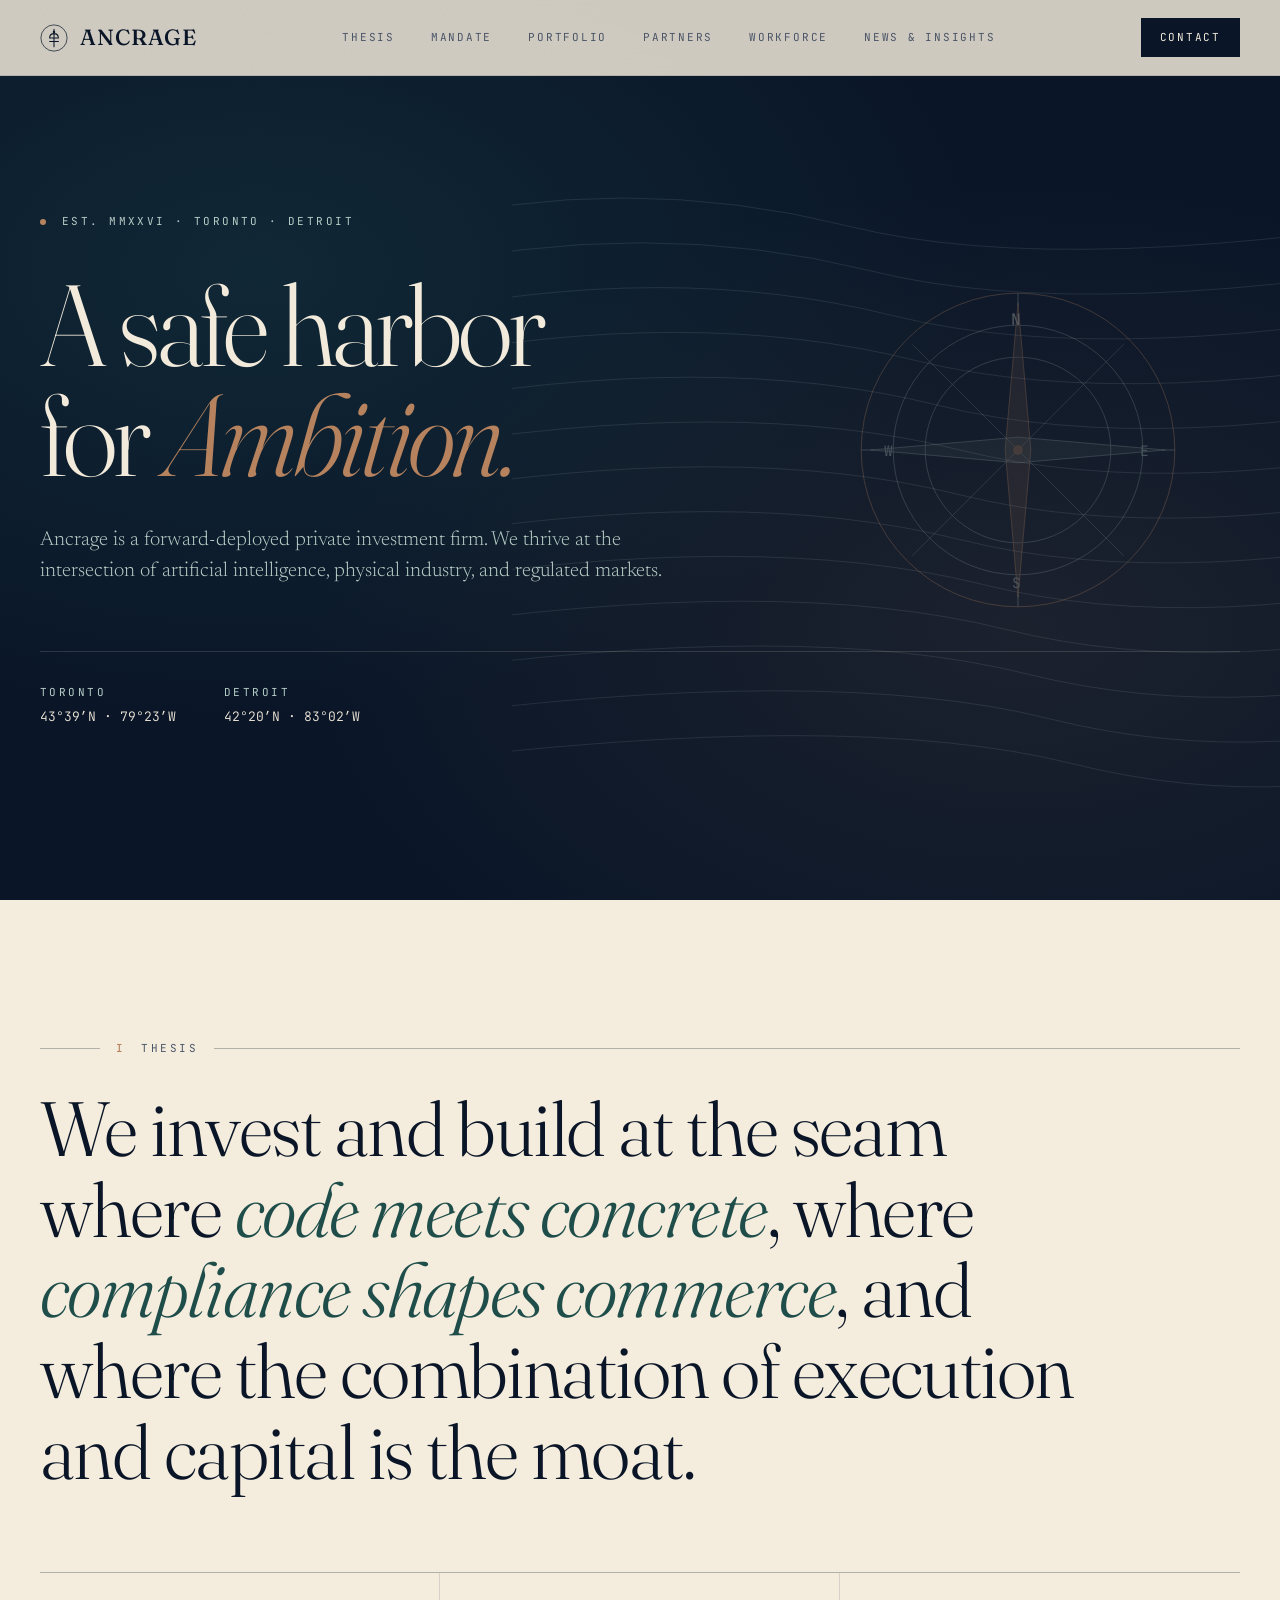
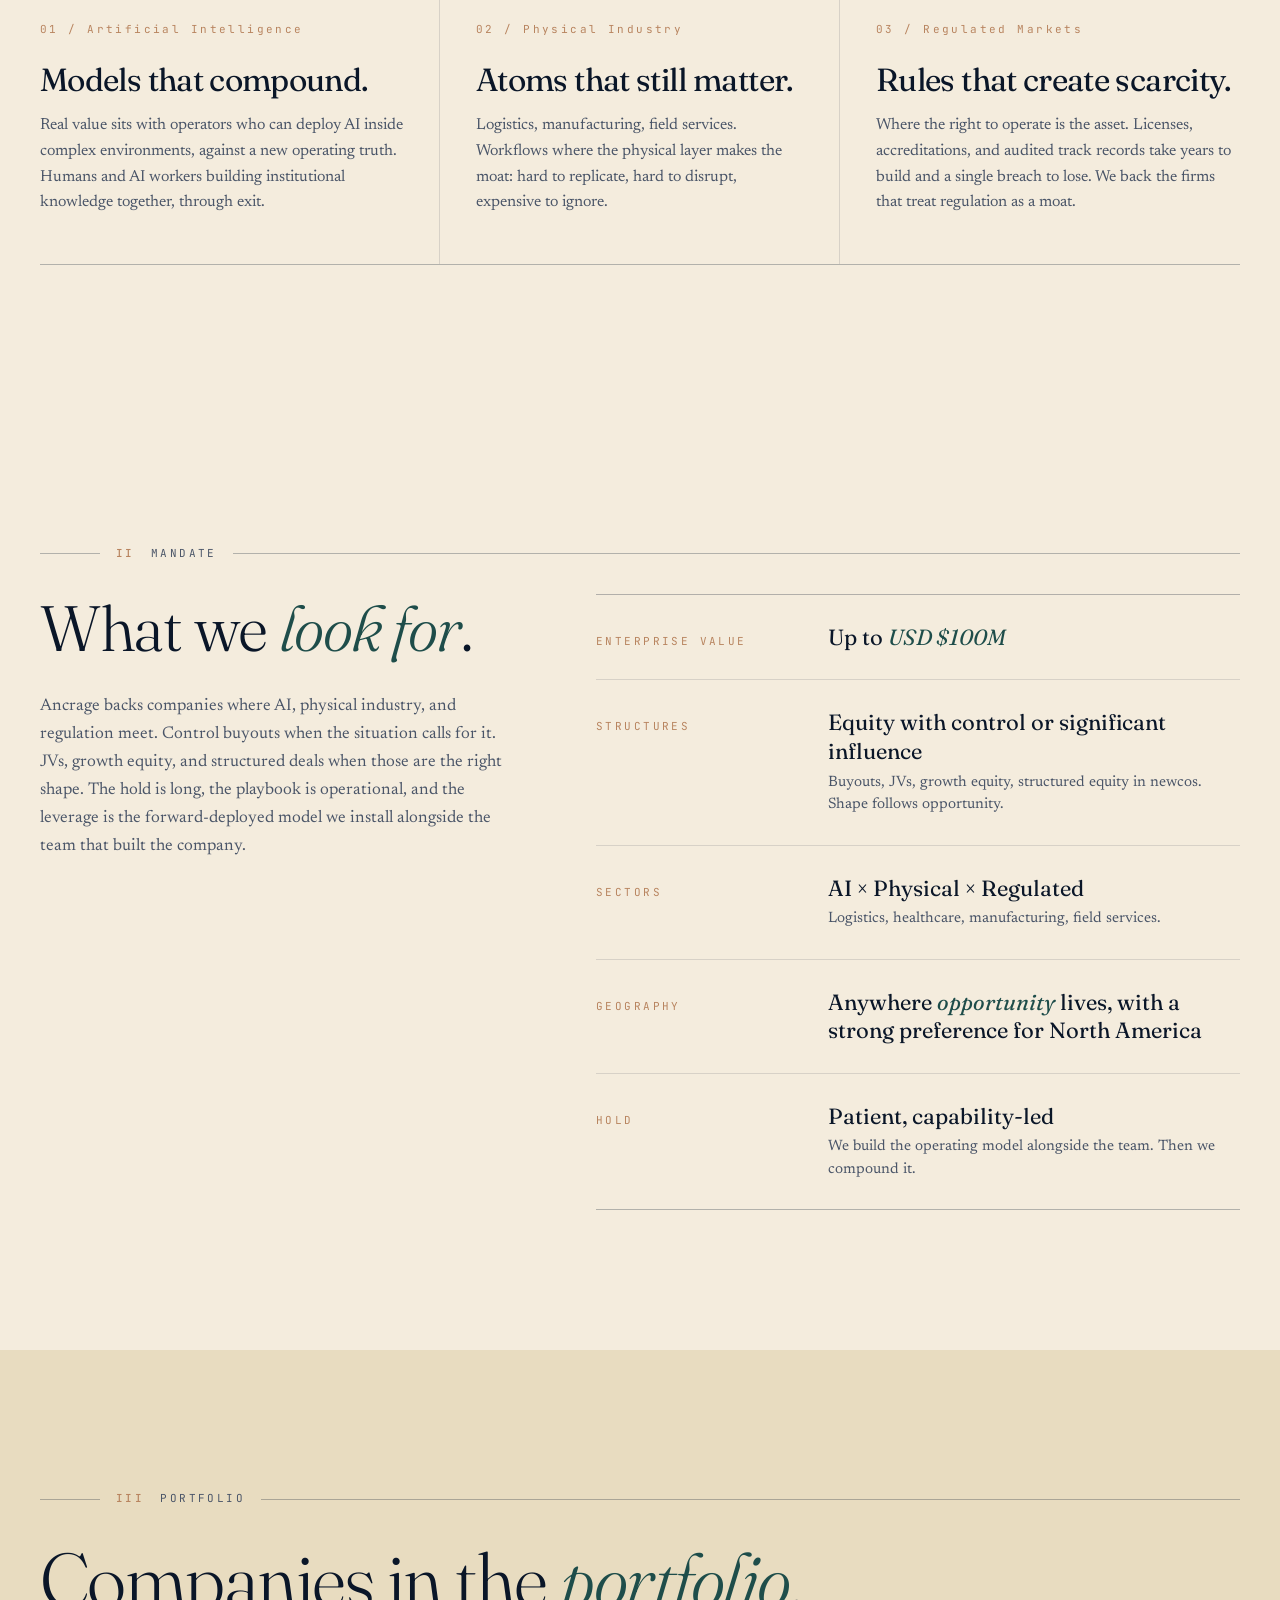
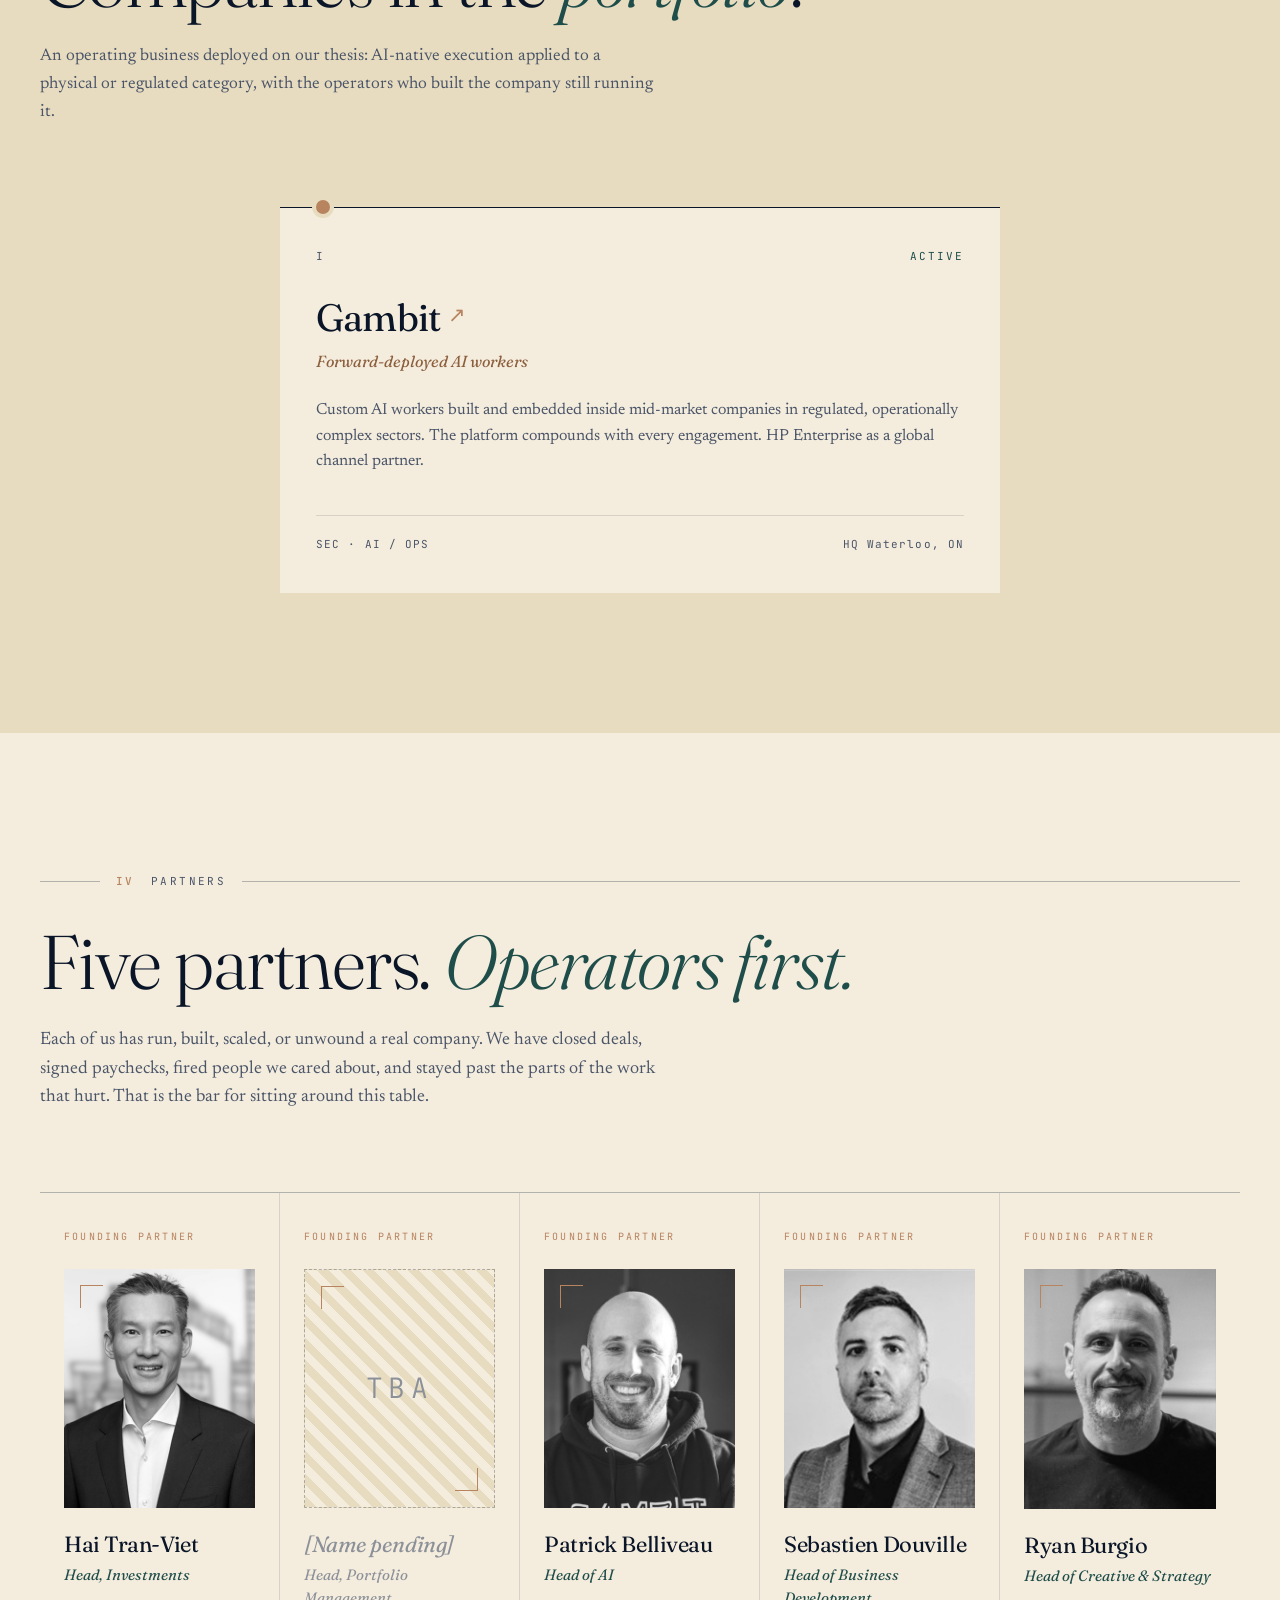
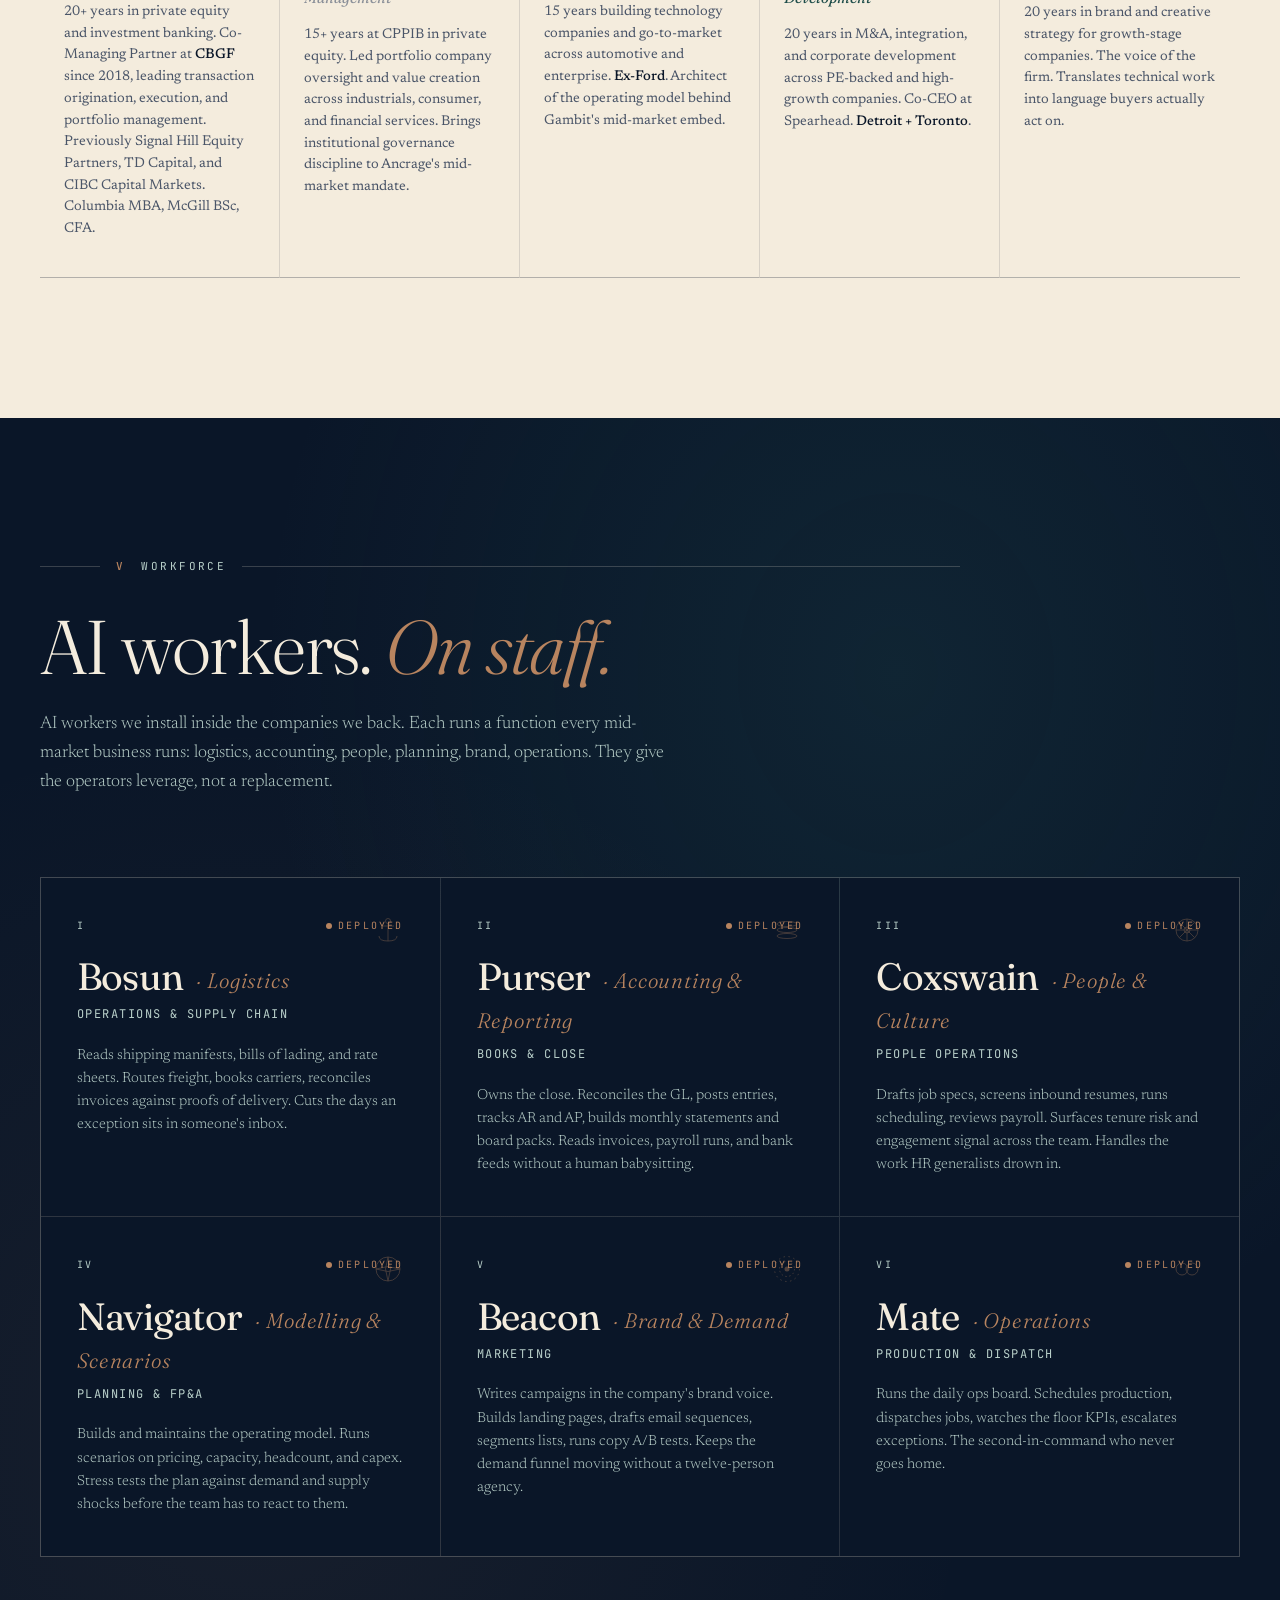
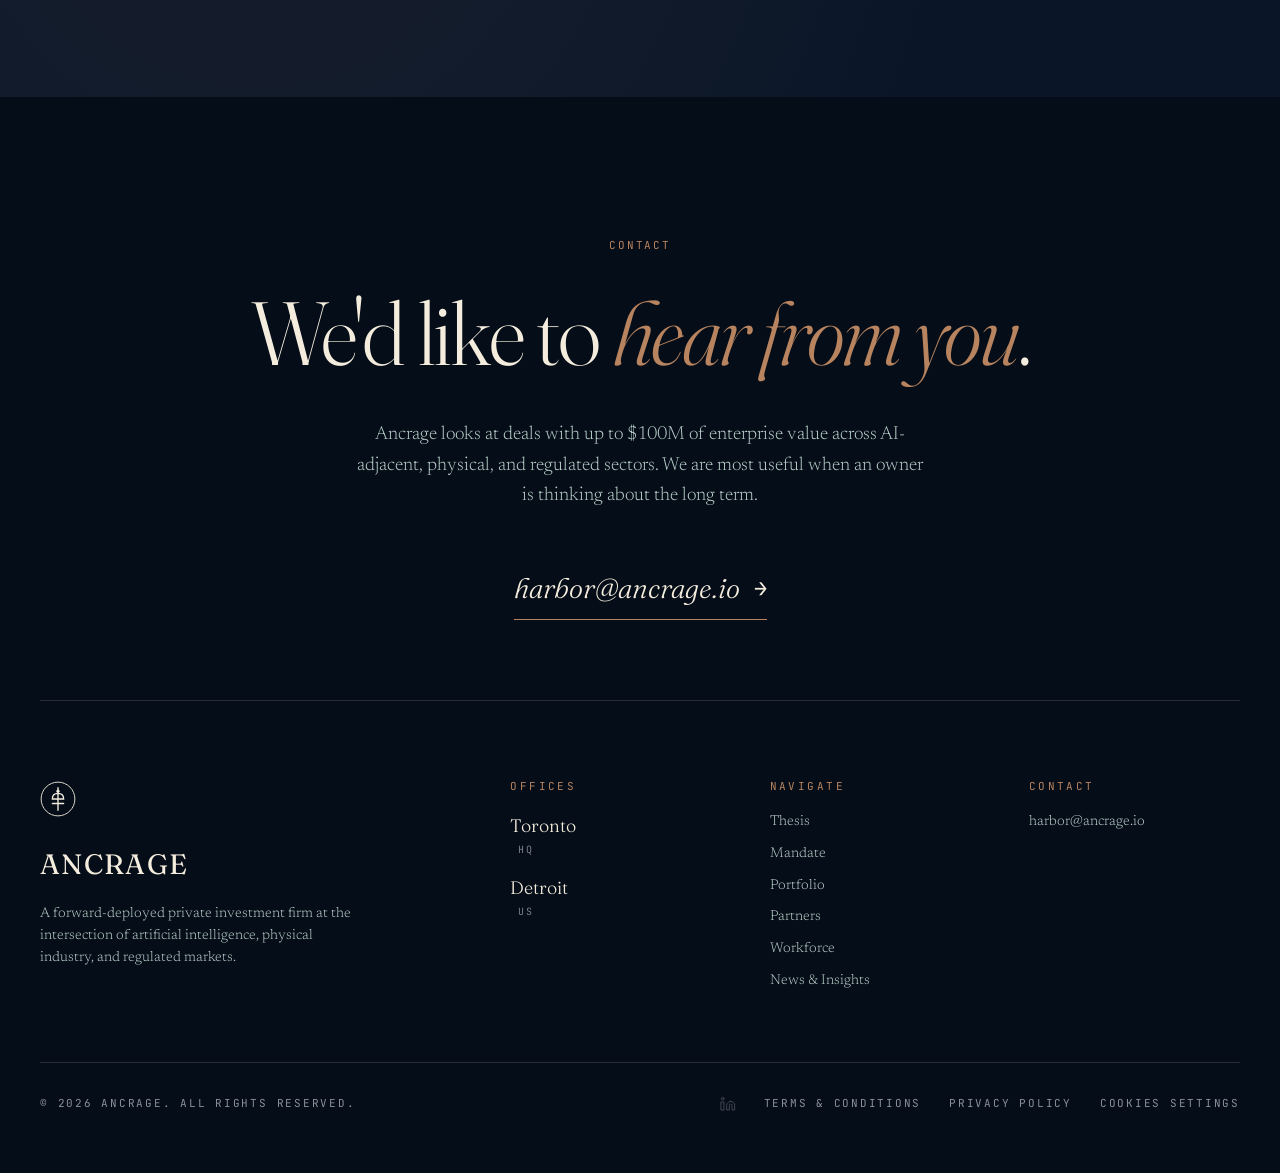
==== commit bd31771c: "Engine section: rewrite as operator-facing AI workers Replaces the six PE-back-office workers (Compa" ====
--- a/index.html
+++ b/index.html
@@ -287,7 +287,7 @@
         <span>Workforce</span>
       </div>
       <h2 class="reveal delay-1">AI workers. <em>On staff.</em></h2>
-      <p class="reveal delay-2">Ancrage is the first PE firm where the deal team includes named AI operators. They source, screen, model, monitor, and report alongside our partners. Every memo, screen, and KPI dashboard the firm produces moves through them.</p>
+      <p class="reveal delay-2">AI workers we install inside the companies we back. Each runs a function every mid-market business runs: logistics, accounting, people, planning, brand, operations. They give the operators leverage, not a replacement.</p>
     </div>
 
     <div class="engine-grid">
@@ -295,67 +295,67 @@
       <div class="agent reveal delay-1">
         <div class="agent-id">
           <span>I</span>
-          <span class="status">In production</span>
-        </div>
-        <svg class="agent-glyph" viewBox="0 0 32 32" fill="none"><circle cx="16" cy="16" r="14" stroke="#B8845F" stroke-width="0.8"/><path d="M16 6 V26 M6 16 H26" stroke="#B8845F" stroke-width="0.8"/></svg>
-        <h3>Compass <em>· Origination</em></h3>
-        <div class="agent-role">Deal Sourcing &amp; Screening</div>
-        <p>Reads CIMs, runs deal screens, builds buyer and seller profiles, drafts initial memos, surfaces deals matching the mandate. Already in production inside Spearhead.</p>
+          <span class="status">Deployed</span>
+        </div>
+        <svg class="agent-glyph" viewBox="0 0 32 32" fill="none"><circle cx="16" cy="7" r="2.5" stroke="#B8845F" stroke-width="0.8"/><line x1="16" y1="9.5" x2="16" y2="27" stroke="#B8845F" stroke-width="0.8"/><line x1="10" y1="12" x2="22" y2="12" stroke="#B8845F" stroke-width="0.8"/><path d="M7 22 Q7 27 16 27 Q25 27 25 22" stroke="#B8845F" stroke-width="0.8" fill="none"/></svg>
+        <h3>Bosun <em>· Logistics</em></h3>
+        <div class="agent-role">Operations &amp; Supply Chain</div>
+        <p>Reads shipping manifests, bills of lading, and rate sheets. Routes freight, books carriers, reconciles invoices against proofs of delivery. Cuts the days an exception sits in someone's inbox.</p>
       </div>
 
       <div class="agent reveal delay-2">
         <div class="agent-id">
           <span>II</span>
-          <span class="status">In production</span>
-        </div>
-        <svg class="agent-glyph" viewBox="0 0 32 32" fill="none"><circle cx="16" cy="16" r="14" stroke="#B8845F" stroke-width="0.8"/><path d="M16 6 V26 M16 16 L23 9 M16 16 L9 9 M16 16 L23 23 M16 16 L9 23" stroke="#B8845F" stroke-width="0.8"/></svg>
-        <h3>Helm <em>· Diligence</em></h3>
-        <div class="agent-role">Due Diligence Partner</div>
-        <p>Coordinates diligence streams across financial, commercial, legal, and operational. Ingests data rooms, flags anomalies, drafts findings, keeps the IC in sync with the deal team.</p>
+          <span class="status">Deployed</span>
+        </div>
+        <svg class="agent-glyph" viewBox="0 0 32 32" fill="none"><ellipse cx="16" cy="10" rx="10" ry="2.5" stroke="#B8845F" stroke-width="0.8"/><ellipse cx="16" cy="16" rx="10" ry="2.5" stroke="#B8845F" stroke-width="0.8"/><ellipse cx="16" cy="22" rx="10" ry="2.5" stroke="#B8845F" stroke-width="0.8"/></svg>
+        <h3>Purser <em>· Accounting &amp; Reporting</em></h3>
+        <div class="agent-role">Books &amp; Close</div>
+        <p>Owns the close. Reconciles the GL, posts entries, tracks AR and AP, builds monthly statements and board packs. Reads invoices, payroll runs, and bank feeds without a human babysitting.</p>
       </div>
 
       <div class="agent reveal delay-3">
         <div class="agent-id">
           <span>III</span>
-          <span class="status">In production</span>
-        </div>
-        <svg class="agent-glyph" viewBox="0 0 32 32" fill="none"><rect x="6" y="6" width="20" height="20" stroke="#B8845F" stroke-width="0.8"/><line x1="6" y1="12" x2="26" y2="12" stroke="#B8845F" stroke-width="0.8"/><line x1="6" y1="18" x2="26" y2="18" stroke="#B8845F" stroke-width="0.8"/></svg>
-        <h3>Ledger <em>· Memos</em></h3>
-        <div class="agent-role">IC Memo &amp; Thesis Drafting</div>
-        <p>Writes IC memos in the firm's voice. Drafts investment theses, value creation plans, and post-mortems. Produces every working document at the standard a partner would sign.</p>
+          <span class="status">Deployed</span>
+        </div>
+        <svg class="agent-glyph" viewBox="0 0 32 32" fill="none"><circle cx="16" cy="16" r="11" stroke="#B8845F" stroke-width="0.8"/><circle cx="16" cy="16" r="3" stroke="#B8845F" stroke-width="0.8"/><line x1="16" y1="5" x2="16" y2="27" stroke="#B8845F" stroke-width="0.8"/><line x1="5" y1="16" x2="27" y2="16" stroke="#B8845F" stroke-width="0.8"/><line x1="8.5" y1="8.5" x2="23.5" y2="23.5" stroke="#B8845F" stroke-width="0.8"/><line x1="23.5" y1="8.5" x2="8.5" y2="23.5" stroke="#B8845F" stroke-width="0.8"/></svg>
+        <h3>Coxswain <em>· People &amp; Culture</em></h3>
+        <div class="agent-role">People Operations</div>
+        <p>Drafts job specs, screens inbound resumes, runs scheduling, reviews payroll. Surfaces tenure risk and engagement signal across the team. Handles the work HR generalists drown in.</p>
       </div>
 
       <div class="agent reveal delay-1">
         <div class="agent-id">
           <span>IV</span>
-          <span class="status">In production</span>
-        </div>
-        <svg class="agent-glyph" viewBox="0 0 32 32" fill="none"><circle cx="16" cy="16" r="6" stroke="#B8845F" stroke-width="0.8"/><circle cx="16" cy="16" r="13" stroke="#B8845F" stroke-width="0.8" stroke-dasharray="2 2"/><line x1="16" y1="2" x2="16" y2="6" stroke="#B8845F" stroke-width="0.8"/></svg>
-        <h3>Sentinel <em>· Monitoring</em></h3>
-        <div class="agent-role">Portfolio &amp; KPI Surveillance</div>
-        <p>Watches portfolio company KPIs daily. Flags trend breaks, covenant risk, customer concentration drift, and pricing changes before they hit a quarterly board pack.</p>
+          <span class="status">Deployed</span>
+        </div>
+        <svg class="agent-glyph" viewBox="0 0 32 32" fill="none"><circle cx="16" cy="16" r="12" stroke="#B8845F" stroke-width="0.8"/><path d="M16 4 L18.5 16 L16 28 L13.5 16 Z" stroke="#B8845F" stroke-width="0.8" fill="none"/><path d="M4 16 L16 13.5 L28 16 L16 18.5 Z" stroke="#B8845F" stroke-width="0.8" fill="none"/></svg>
+        <h3>Navigator <em>· Modelling &amp; Scenarios</em></h3>
+        <div class="agent-role">Planning &amp; FP&amp;A</div>
+        <p>Builds and maintains the operating model. Runs scenarios on pricing, capacity, headcount, and capex. Stress tests the plan against demand and supply shocks before the team has to react to them.</p>
       </div>
 
       <div class="agent reveal delay-2">
         <div class="agent-id">
           <span>V</span>
-          <span class="status">In production</span>
-        </div>
-        <svg class="agent-glyph" viewBox="0 0 32 32" fill="none"><path d="M4 16 Q12 4 20 16 T36 16" stroke="#B8845F" stroke-width="0.8" fill="none"/><path d="M4 22 Q12 10 20 22 T36 22" stroke="#B8845F" stroke-width="0.8" fill="none"/></svg>
-        <h3>Cartographer <em>· Mapping</em></h3>
-        <div class="agent-role">Sector &amp; Market Intelligence</div>
-        <p>Builds and maintains sector maps across our investment perimeter. Tracks competitors, regulatory shifts, technology adoption, capital flows. The firm's living atlas.</p>
+          <span class="status">Deployed</span>
+        </div>
+        <svg class="agent-glyph" viewBox="0 0 32 32" fill="none"><circle cx="16" cy="16" r="2.5" fill="#B8845F"/><circle cx="16" cy="16" r="7.5" stroke="#B8845F" stroke-width="0.8" stroke-dasharray="1.5 2.5"/><circle cx="16" cy="16" r="12.5" stroke="#B8845F" stroke-width="0.8" stroke-dasharray="1.5 3.5"/></svg>
+        <h3>Beacon <em>· Brand &amp; Demand</em></h3>
+        <div class="agent-role">Marketing</div>
+        <p>Writes campaigns in the company's brand voice. Builds landing pages, drafts email sequences, segments lists, runs copy A/B tests. Keeps the demand funnel moving without a twelve-person agency.</p>
       </div>
 
       <div class="agent reveal delay-3">
         <div class="agent-id">
           <span>VI</span>
-          <span class="status">In production</span>
-        </div>
-        <svg class="agent-glyph" viewBox="0 0 32 32" fill="none"><circle cx="16" cy="16" r="14" stroke="#B8845F" stroke-width="0.8"/><circle cx="16" cy="16" r="3" fill="#B8845F"/><line x1="16" y1="2" x2="16" y2="8" stroke="#B8845F" stroke-width="1"/></svg>
-        <h3>Quartermaster <em>· Reporting</em></h3>
-        <div class="agent-role">LP Reporting &amp; Capital Stack</div>
-        <p>Maintains the cap table, tracks distributions, drafts LP letters, runs fund-level performance reporting. Handles the work that grows linearly with AUM and steals partner time.</p>
+          <span class="status">Deployed</span>
+        </div>
+        <svg class="agent-glyph" viewBox="0 0 32 32" fill="none"><circle cx="11" cy="16" r="6" stroke="#B8845F" stroke-width="0.8"/><circle cx="21" cy="16" r="6" stroke="#B8845F" stroke-width="0.8"/></svg>
+        <h3>Mate <em>· Operations</em></h3>
+        <div class="agent-role">Production &amp; Dispatch</div>
+        <p>Runs the daily ops board. Schedules production, dispatches jobs, watches the floor KPIs, escalates exceptions. The second-in-command who never goes home.</p>
       </div>
 
     </div>
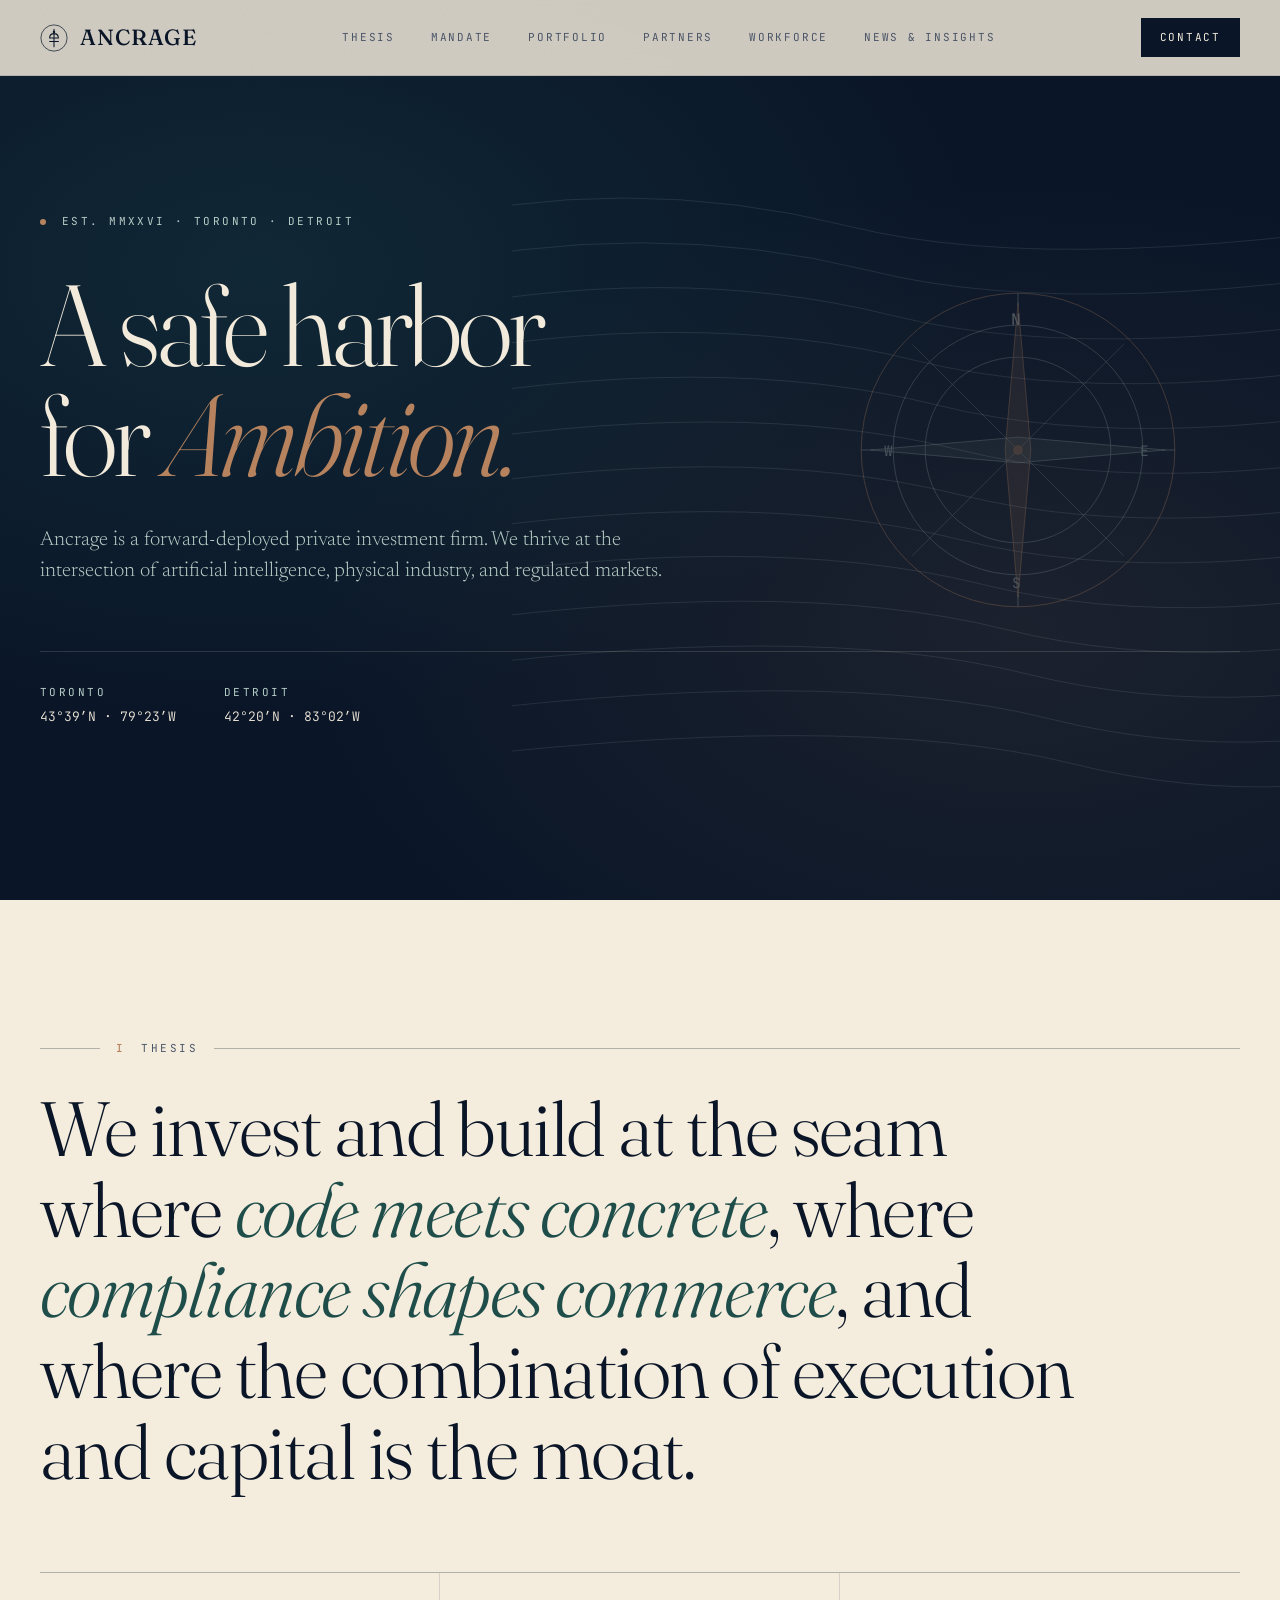
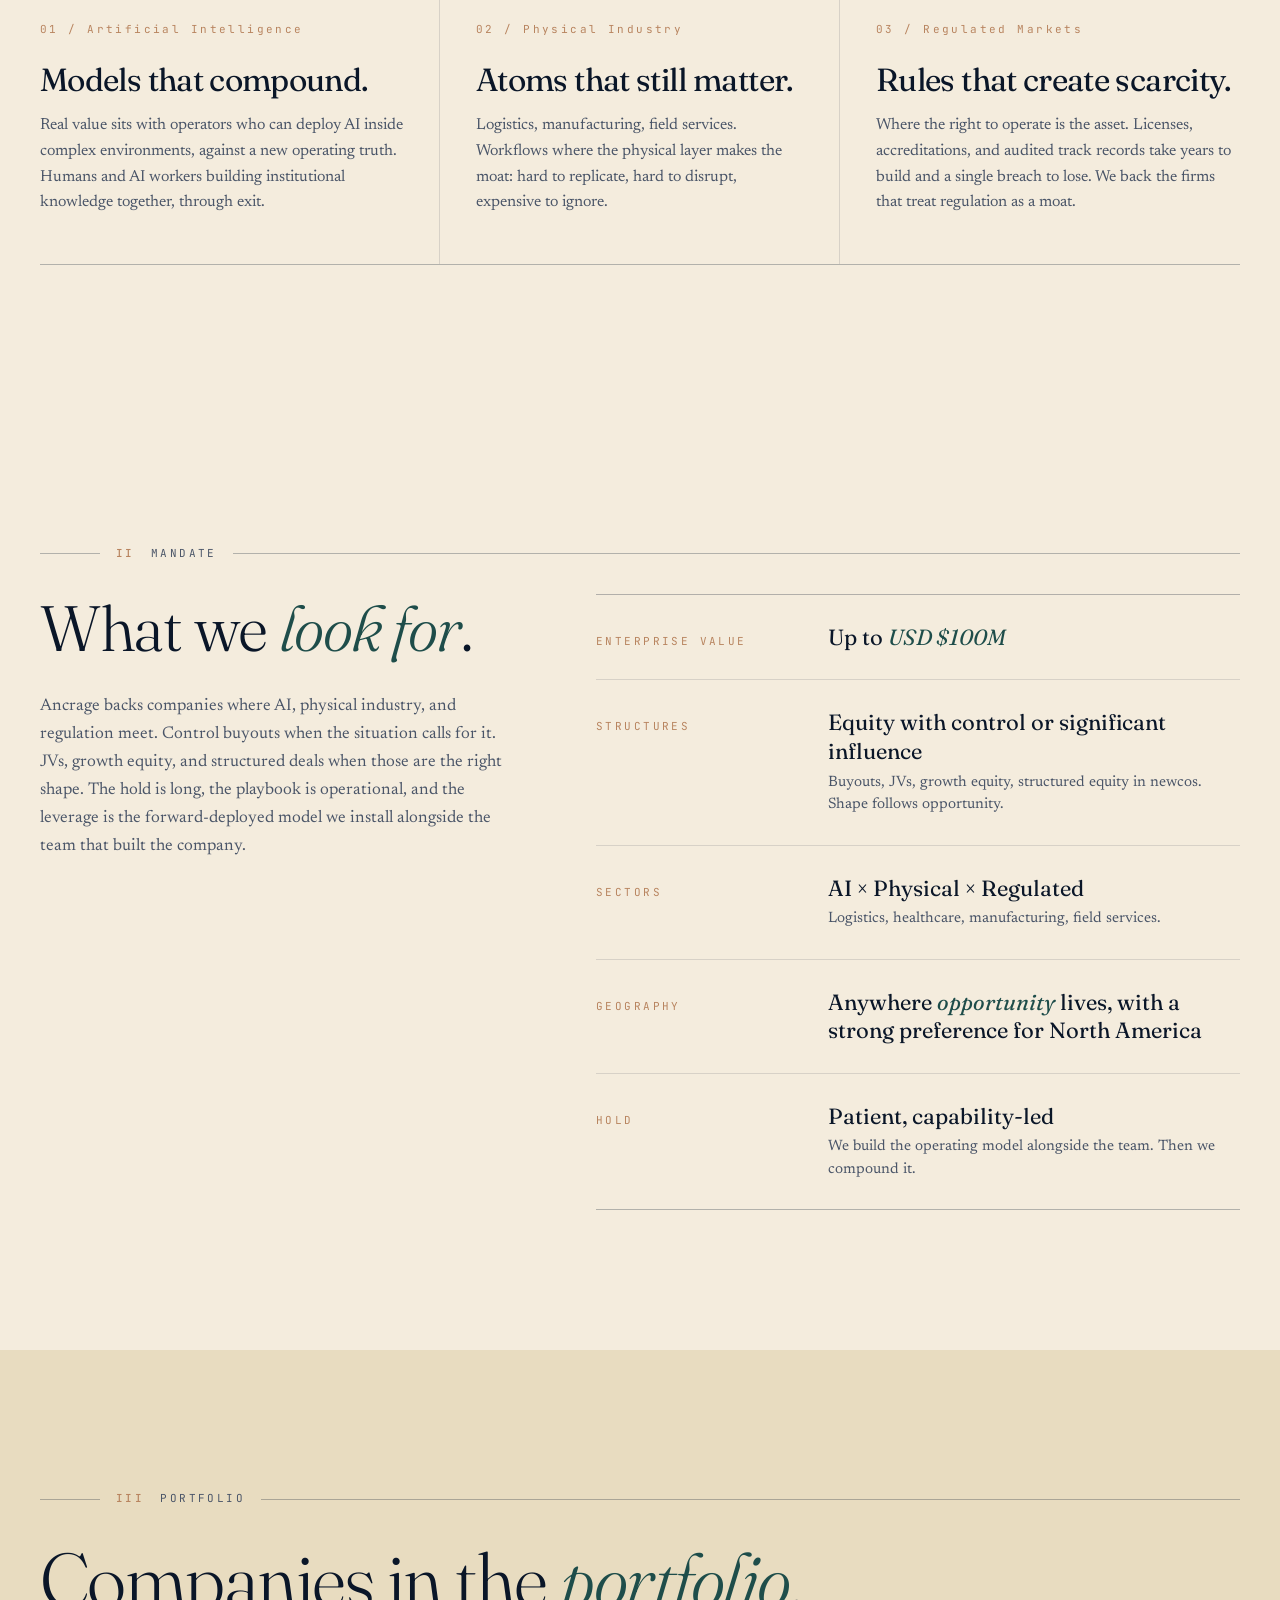
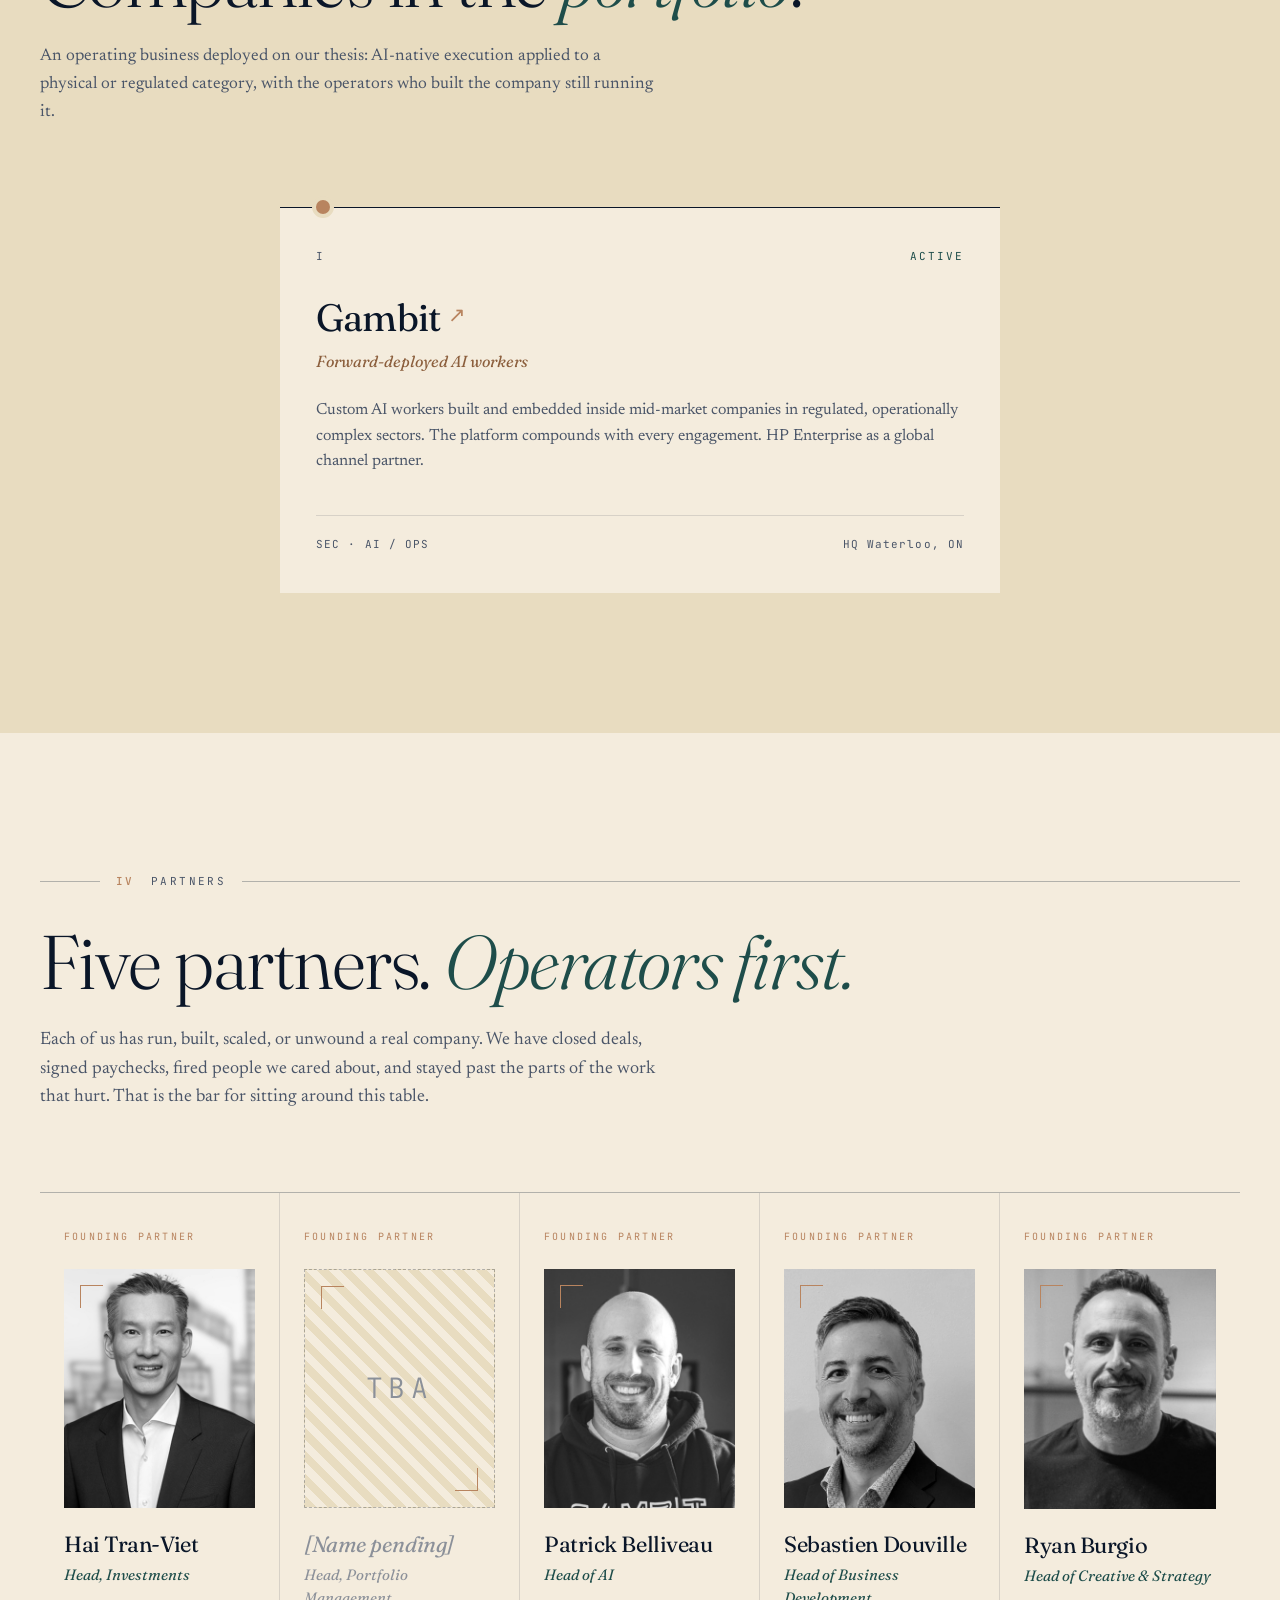
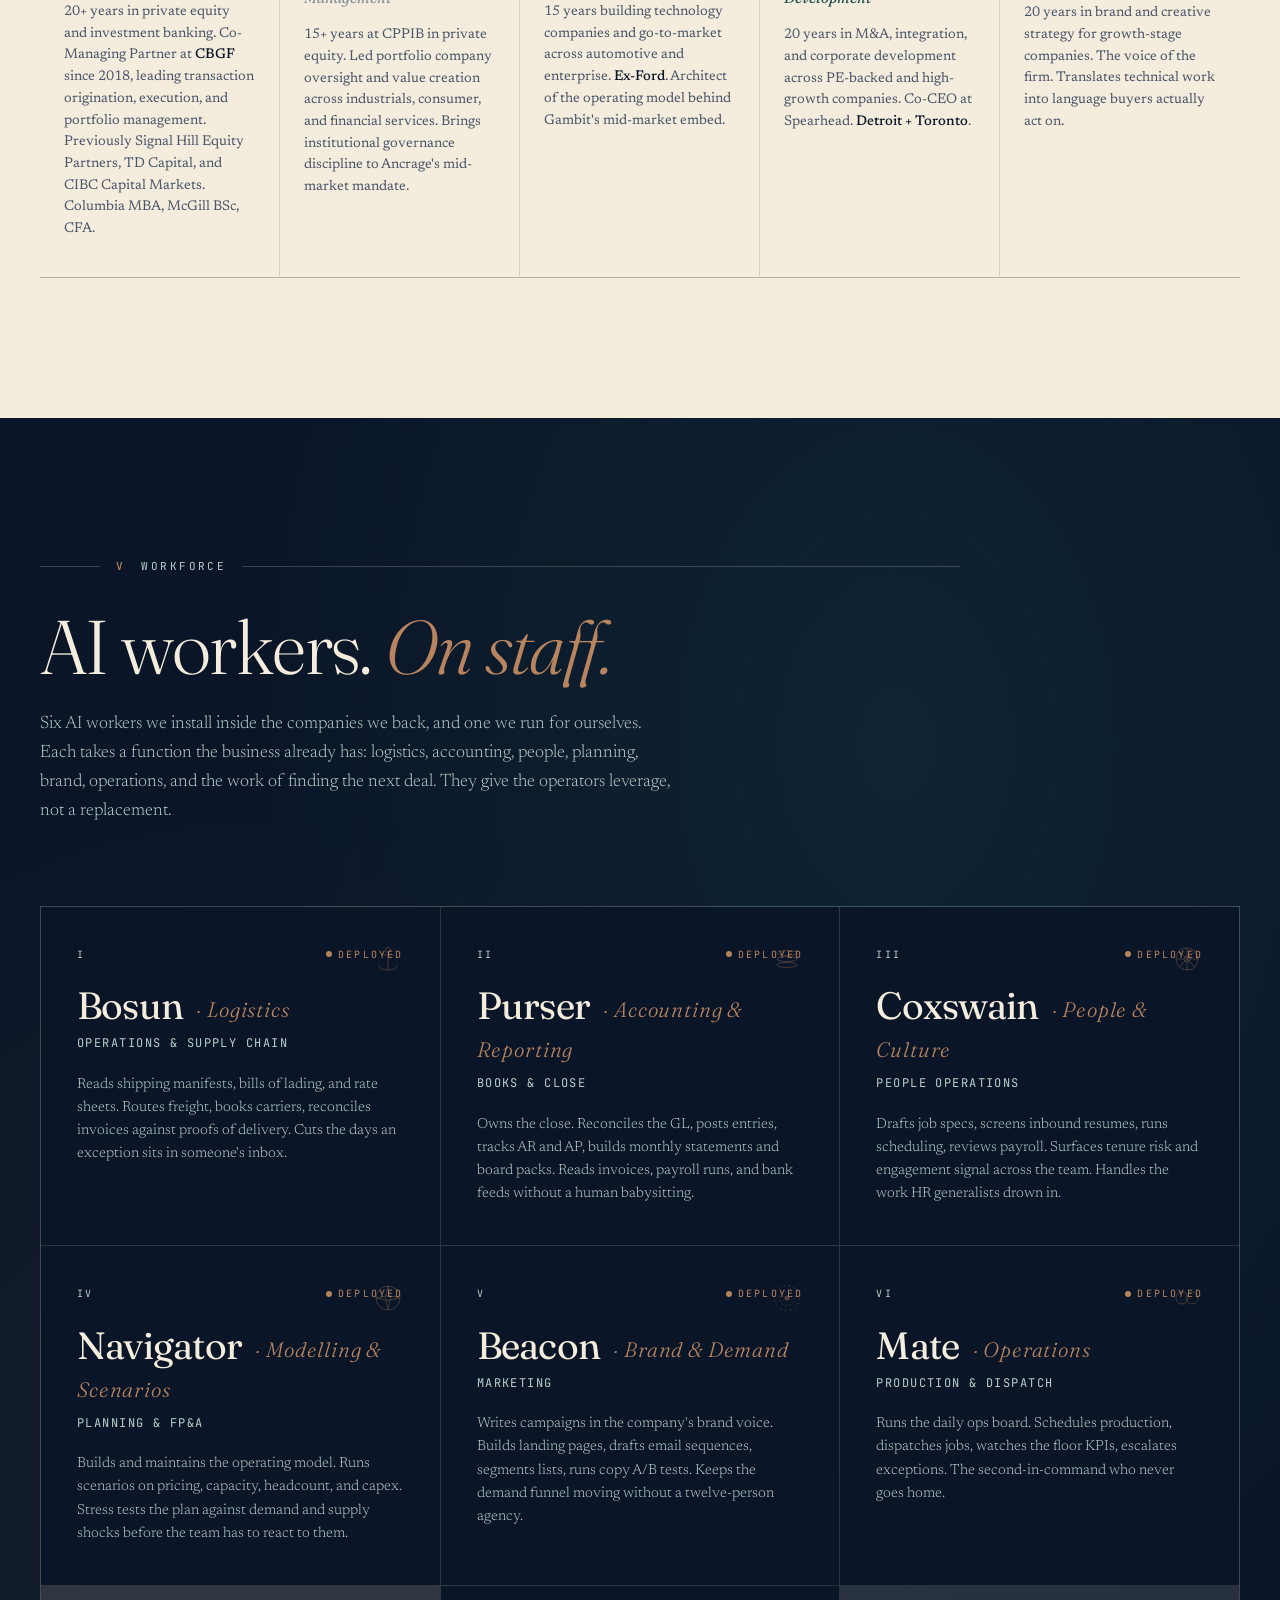
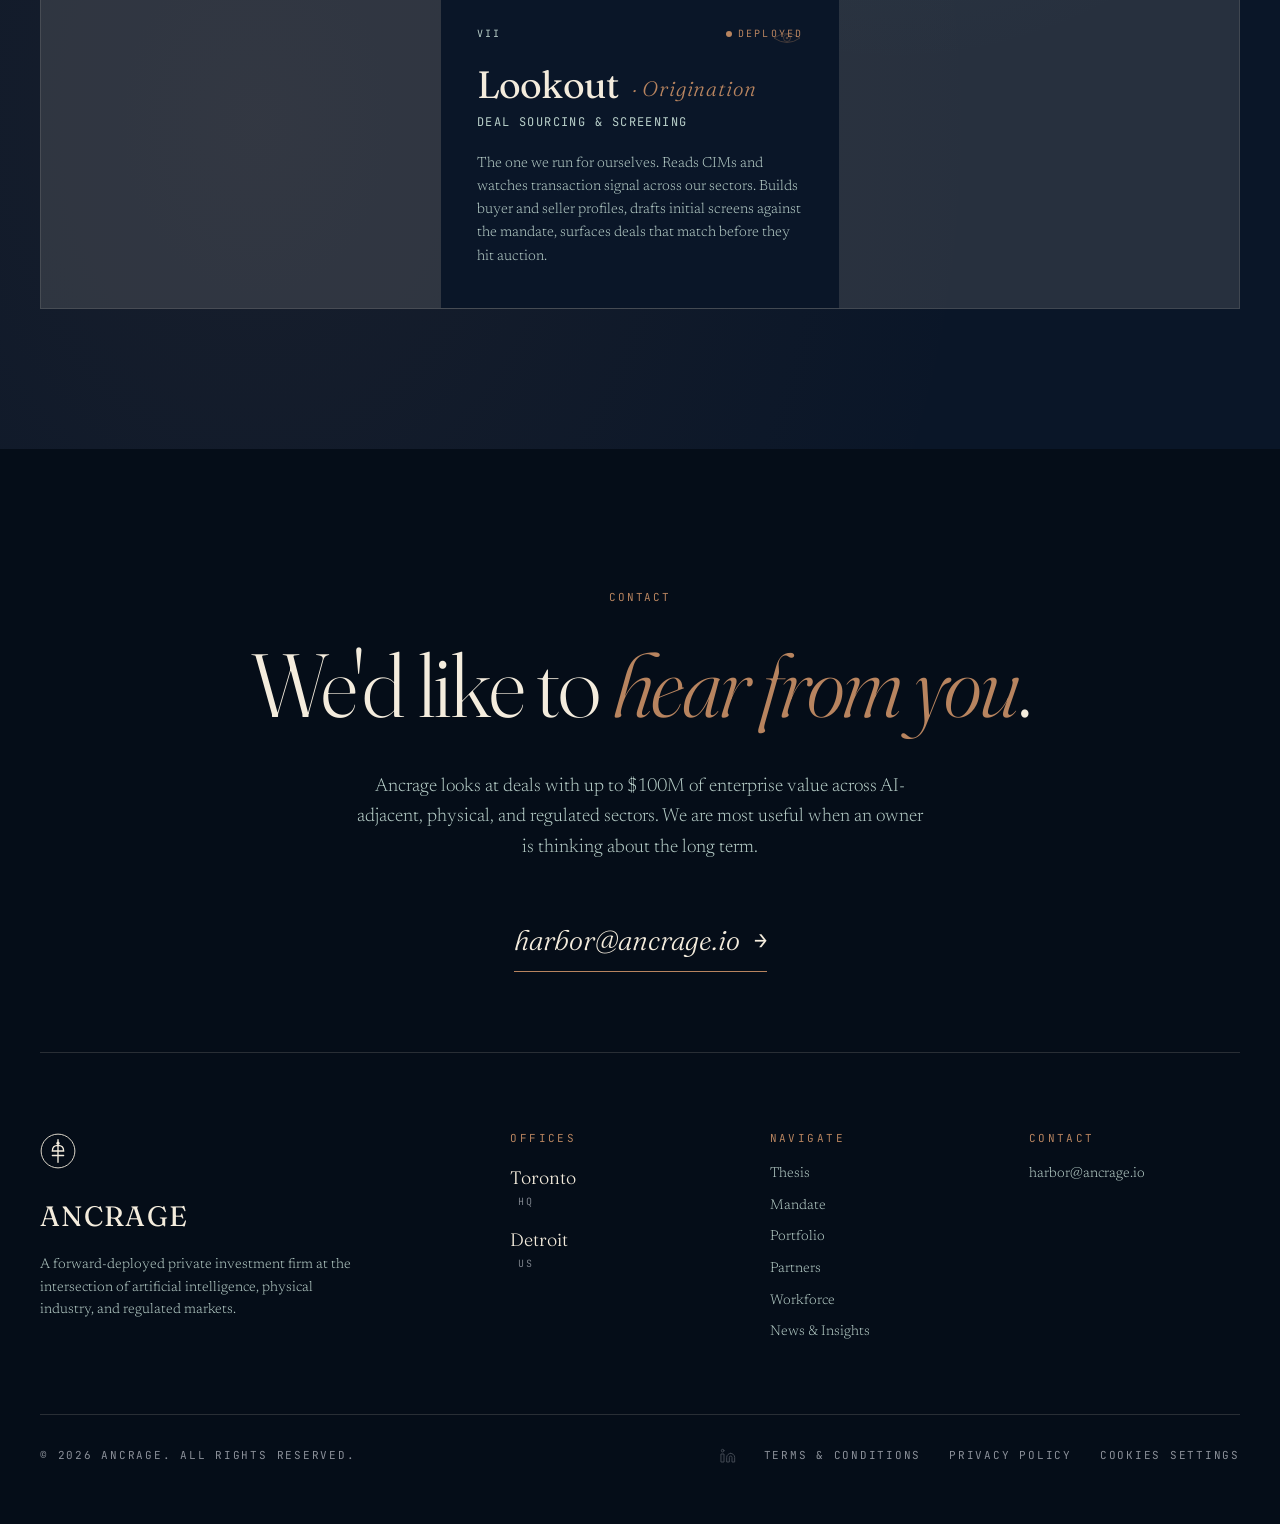
==== commit 06485e42: "Add Lookout · Origination as the seventh AI worker Restores deal sourcing as an explicit worker afte" ====
--- a/index.html
+++ b/index.html
@@ -287,7 +287,7 @@
         <span>Workforce</span>
       </div>
       <h2 class="reveal delay-1">AI workers. <em>On staff.</em></h2>
-      <p class="reveal delay-2">AI workers we install inside the companies we back. Each runs a function every mid-market business runs: logistics, accounting, people, planning, brand, operations. They give the operators leverage, not a replacement.</p>
+      <p class="reveal delay-2">Six AI workers we install inside the companies we back, and one we run for ourselves. Each takes a function the business already has: logistics, accounting, people, planning, brand, operations, and the work of finding the next deal. They give the operators leverage, not a replacement.</p>
     </div>
 
     <div class="engine-grid">
@@ -356,6 +356,17 @@
         <h3>Mate <em>· Operations</em></h3>
         <div class="agent-role">Production &amp; Dispatch</div>
         <p>Runs the daily ops board. Schedules production, dispatches jobs, watches the floor KPIs, escalates exceptions. The second-in-command who never goes home.</p>
+      </div>
+
+      <div class="agent reveal delay-1">
+        <div class="agent-id">
+          <span>VII</span>
+          <span class="status">Deployed</span>
+        </div>
+        <svg class="agent-glyph" viewBox="0 0 32 32" fill="none"><path d="M3 16 Q16 7 29 16 Q16 25 3 16 Z" stroke="#B8845F" stroke-width="0.8" fill="none"/><circle cx="16" cy="16" r="3.5" stroke="#B8845F" stroke-width="0.8"/><circle cx="16" cy="16" r="1.3" fill="#B8845F"/></svg>
+        <h3>Lookout <em>· Origination</em></h3>
+        <div class="agent-role">Deal Sourcing &amp; Screening</div>
+        <p>The one we run for ourselves. Reads CIMs and watches transaction signal across our sectors. Builds buyer and seller profiles, drafts initial screens against the mandate, surfaces deals that match before they hit auction.</p>
       </div>
 
     </div>
--- a/assets/site.css
+++ b/assets/site.css
@@ -833,6 +833,11 @@
     background: rgba(244, 236, 221, 0.12);
     border: 1px solid rgba(244, 236, 221, 0.12);
     position: relative;
+  }
+
+  /* center a lone last card in row 3 (e.g. 7th card in a 3-col grid) */
+  .engine-grid .agent:last-child:nth-child(3n+1) {
+    grid-column: 2;
     z-index: 2;
   }
 
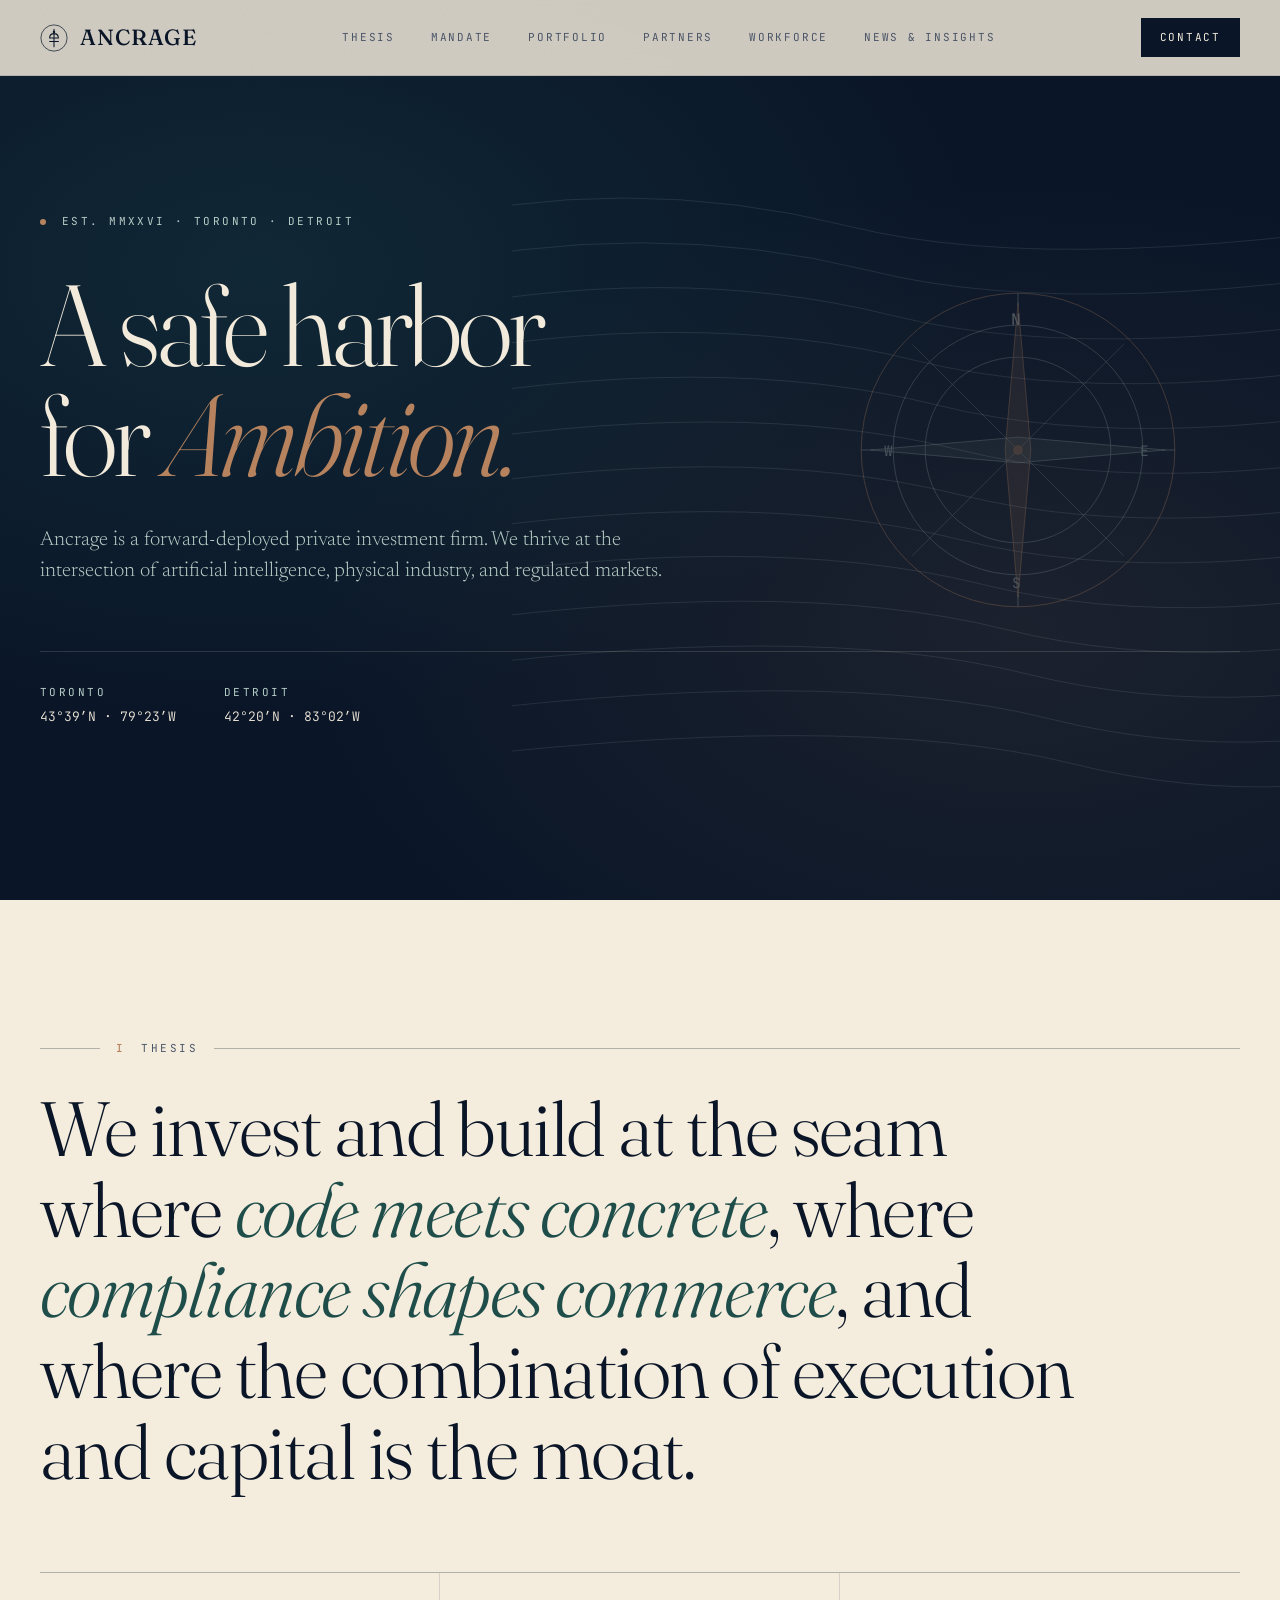
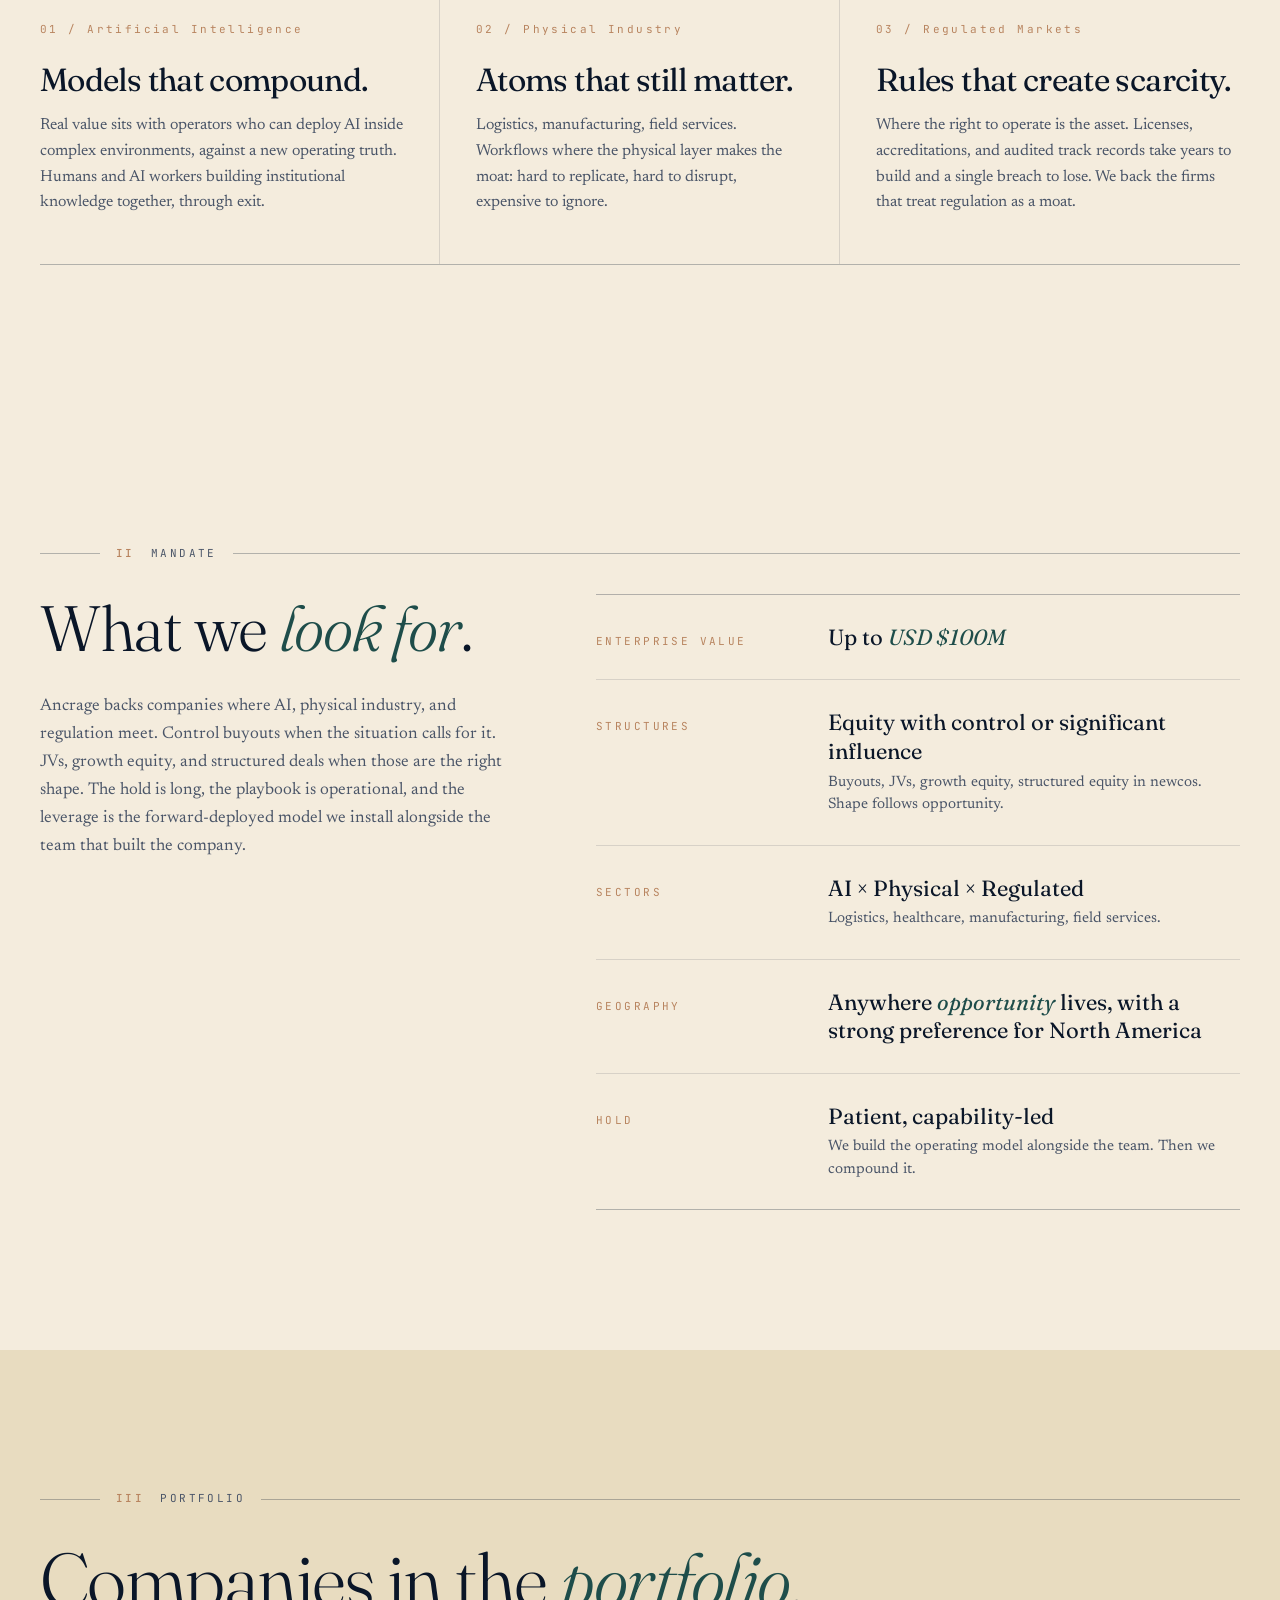
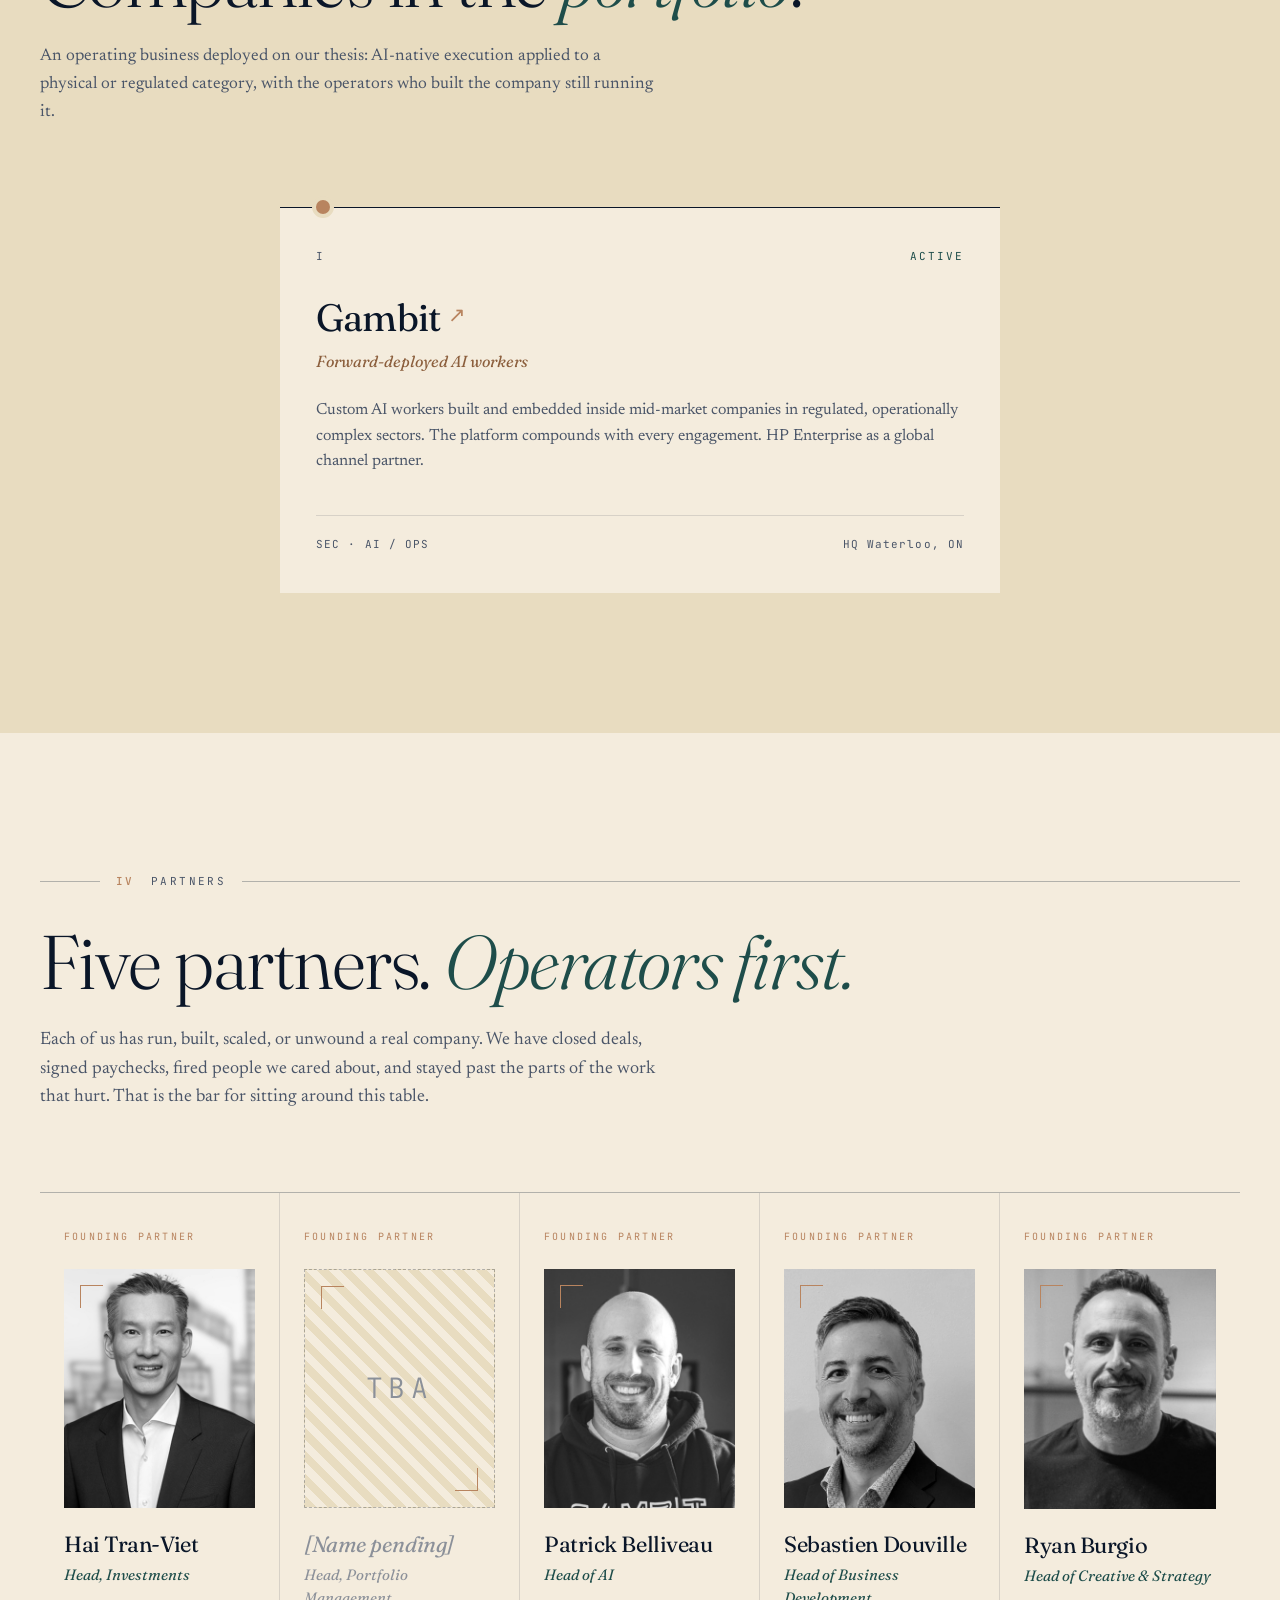
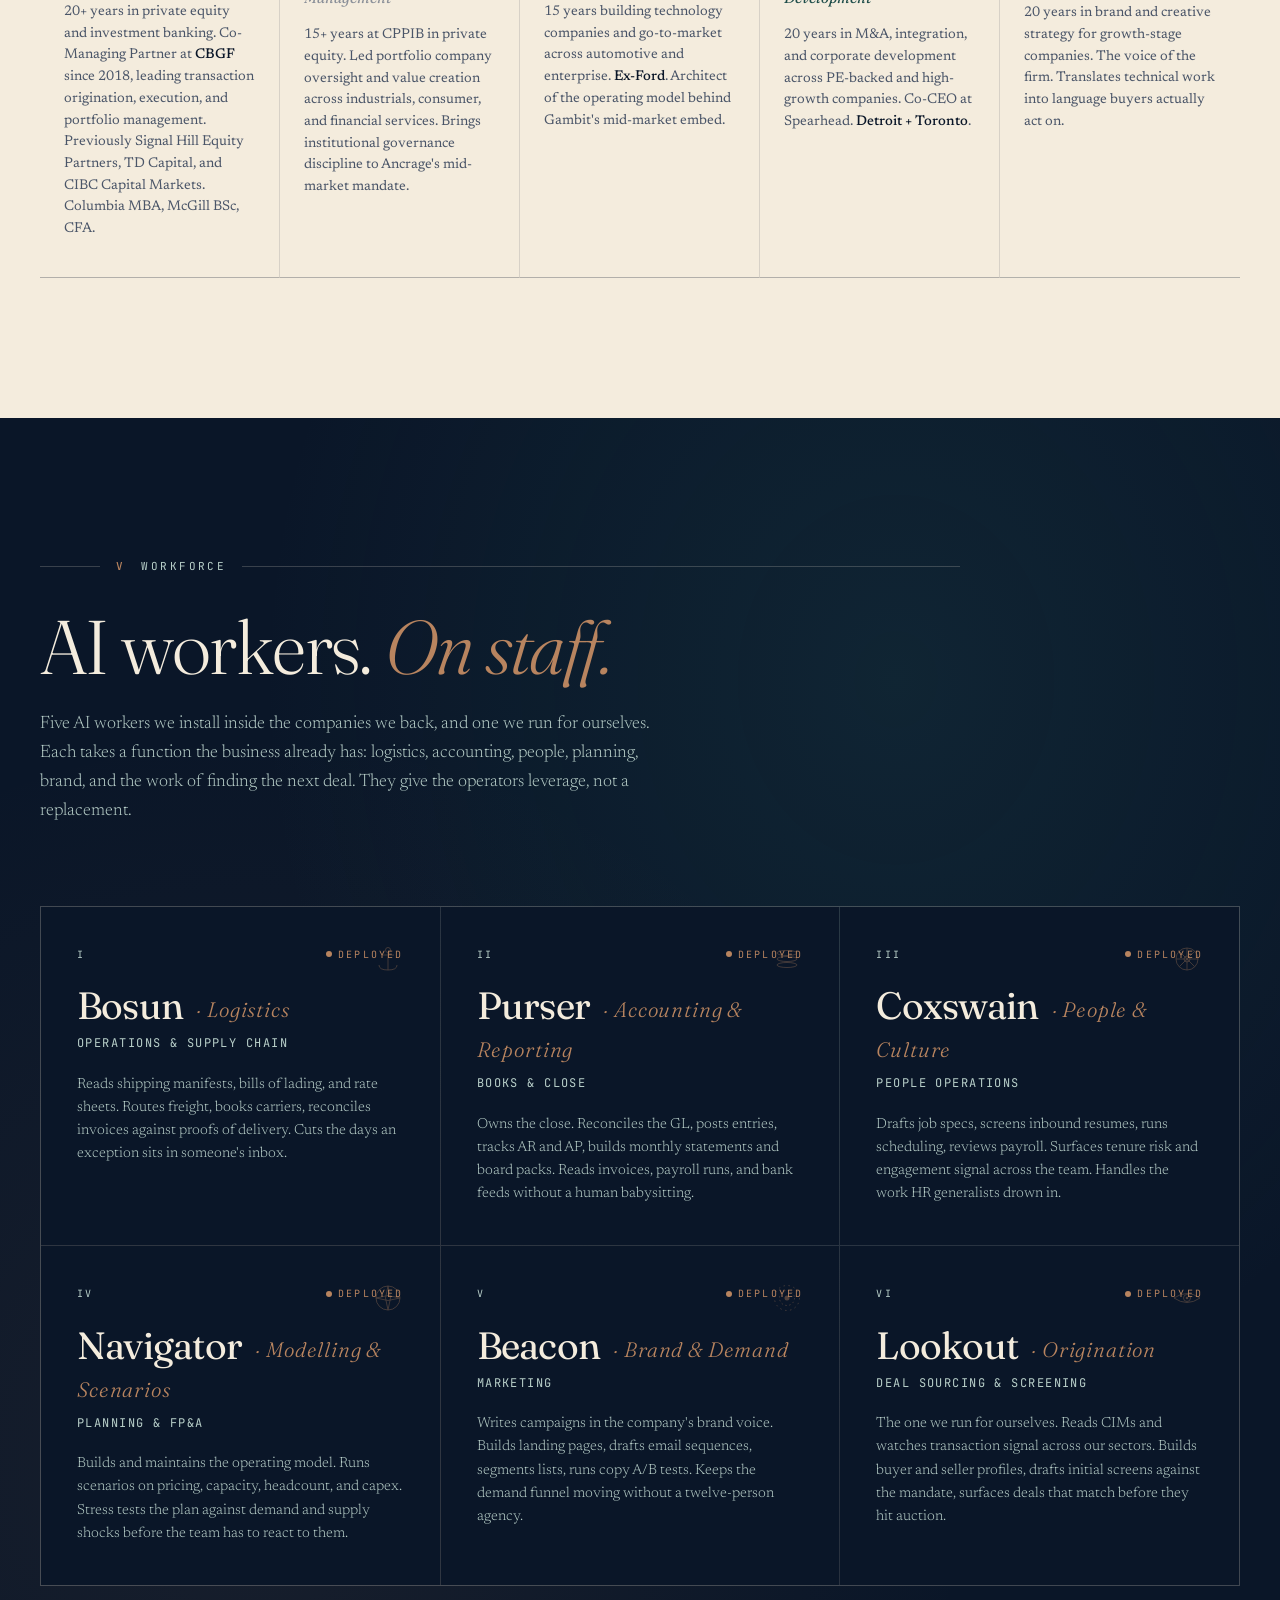
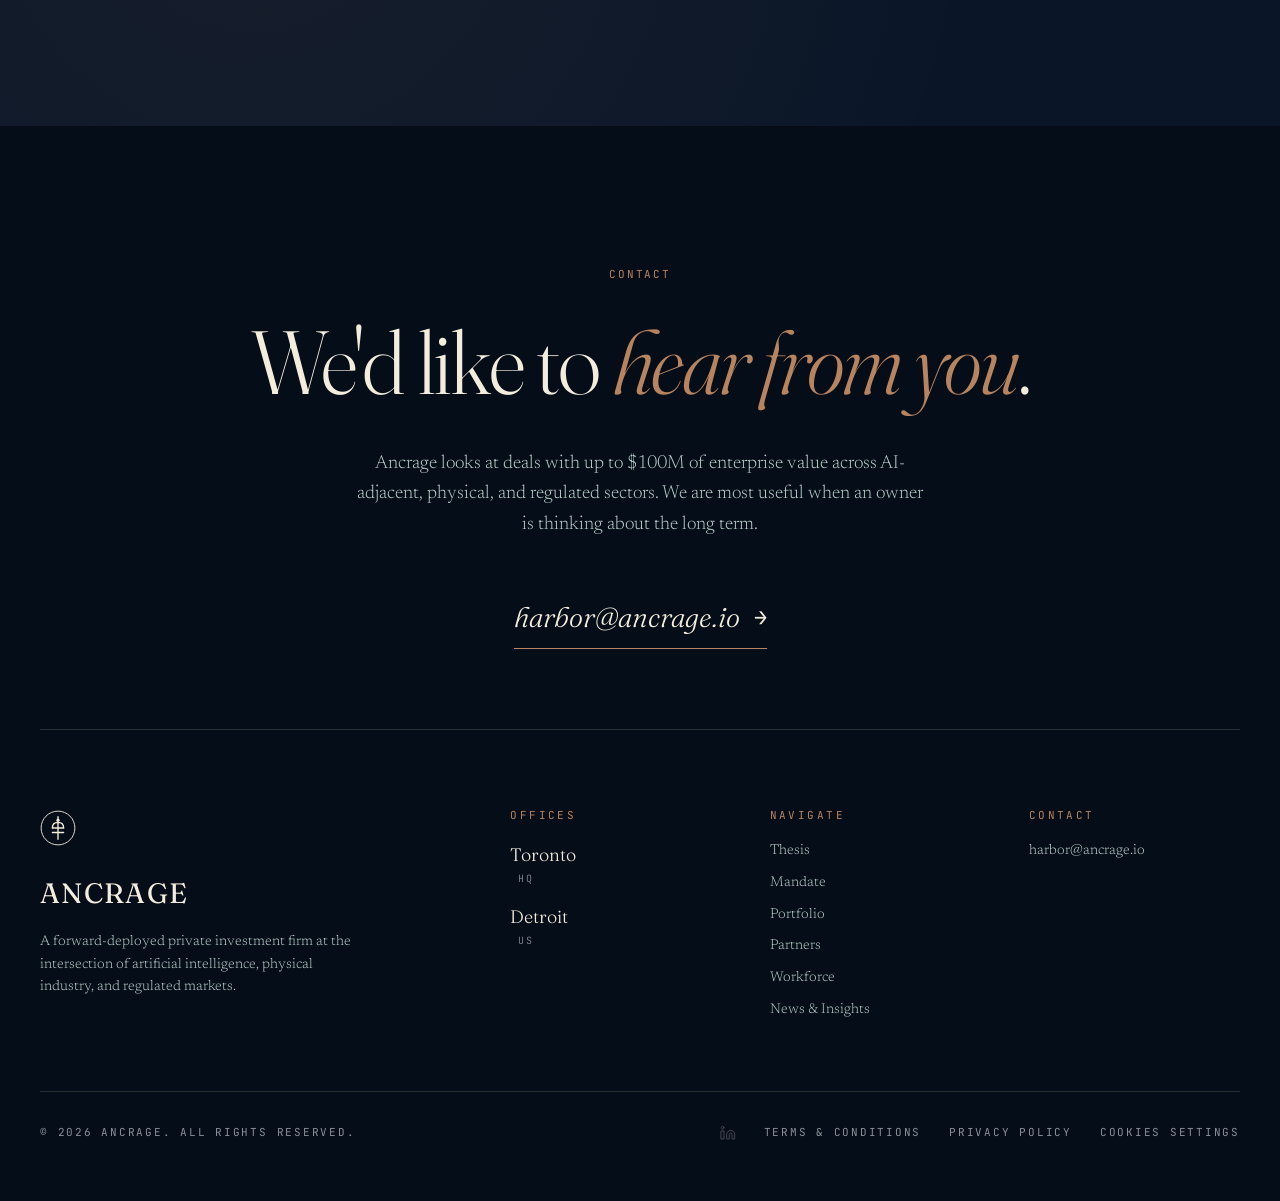
==== commit c5e5671b: "Drop Mate · Operations from the AI workforce Six workers total now: five operator-facing (Bosun, Pur" ====
--- a/index.html
+++ b/index.html
@@ -287,7 +287,7 @@
         <span>Workforce</span>
       </div>
       <h2 class="reveal delay-1">AI workers. <em>On staff.</em></h2>
-      <p class="reveal delay-2">Six AI workers we install inside the companies we back, and one we run for ourselves. Each takes a function the business already has: logistics, accounting, people, planning, brand, operations, and the work of finding the next deal. They give the operators leverage, not a replacement.</p>
+      <p class="reveal delay-2">Five AI workers we install inside the companies we back, and one we run for ourselves. Each takes a function the business already has: logistics, accounting, people, planning, brand, and the work of finding the next deal. They give the operators leverage, not a replacement.</p>
     </div>
 
     <div class="engine-grid">
@@ -350,17 +350,6 @@
       <div class="agent reveal delay-3">
         <div class="agent-id">
           <span>VI</span>
-          <span class="status">Deployed</span>
-        </div>
-        <svg class="agent-glyph" viewBox="0 0 32 32" fill="none"><circle cx="11" cy="16" r="6" stroke="#B8845F" stroke-width="0.8"/><circle cx="21" cy="16" r="6" stroke="#B8845F" stroke-width="0.8"/></svg>
-        <h3>Mate <em>· Operations</em></h3>
-        <div class="agent-role">Production &amp; Dispatch</div>
-        <p>Runs the daily ops board. Schedules production, dispatches jobs, watches the floor KPIs, escalates exceptions. The second-in-command who never goes home.</p>
-      </div>
-
-      <div class="agent reveal delay-1">
-        <div class="agent-id">
-          <span>VII</span>
           <span class="status">Deployed</span>
         </div>
         <svg class="agent-glyph" viewBox="0 0 32 32" fill="none"><path d="M3 16 Q16 7 29 16 Q16 25 3 16 Z" stroke="#B8845F" stroke-width="0.8" fill="none"/><circle cx="16" cy="16" r="3.5" stroke="#B8845F" stroke-width="0.8"/><circle cx="16" cy="16" r="1.3" fill="#B8845F"/></svg>
--- a/assets/site.css
+++ b/assets/site.css
@@ -833,11 +833,6 @@
     background: rgba(244, 236, 221, 0.12);
     border: 1px solid rgba(244, 236, 221, 0.12);
     position: relative;
-  }
-
-  /* center a lone last card in row 3 (e.g. 7th card in a 3-col grid) */
-  .engine-grid .agent:last-child:nth-child(3n+1) {
-    grid-column: 2;
     z-index: 2;
   }
 
